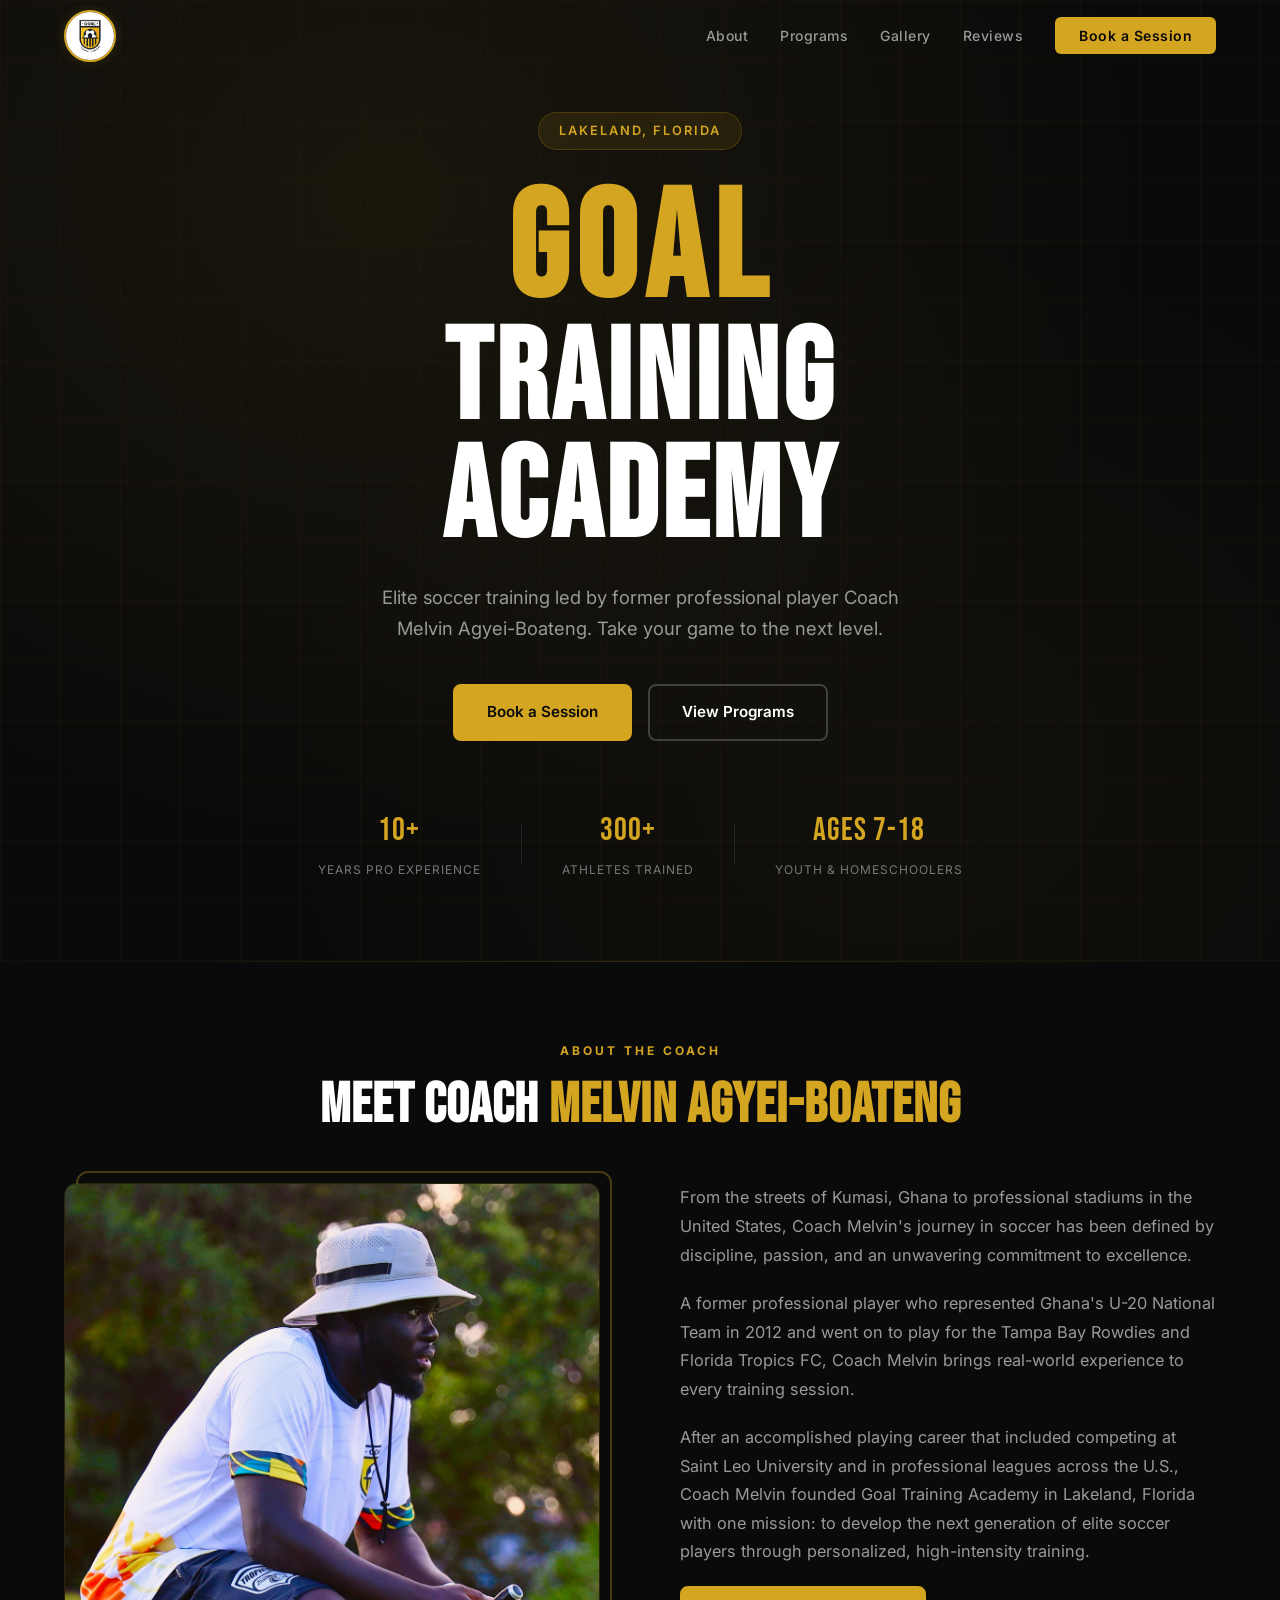
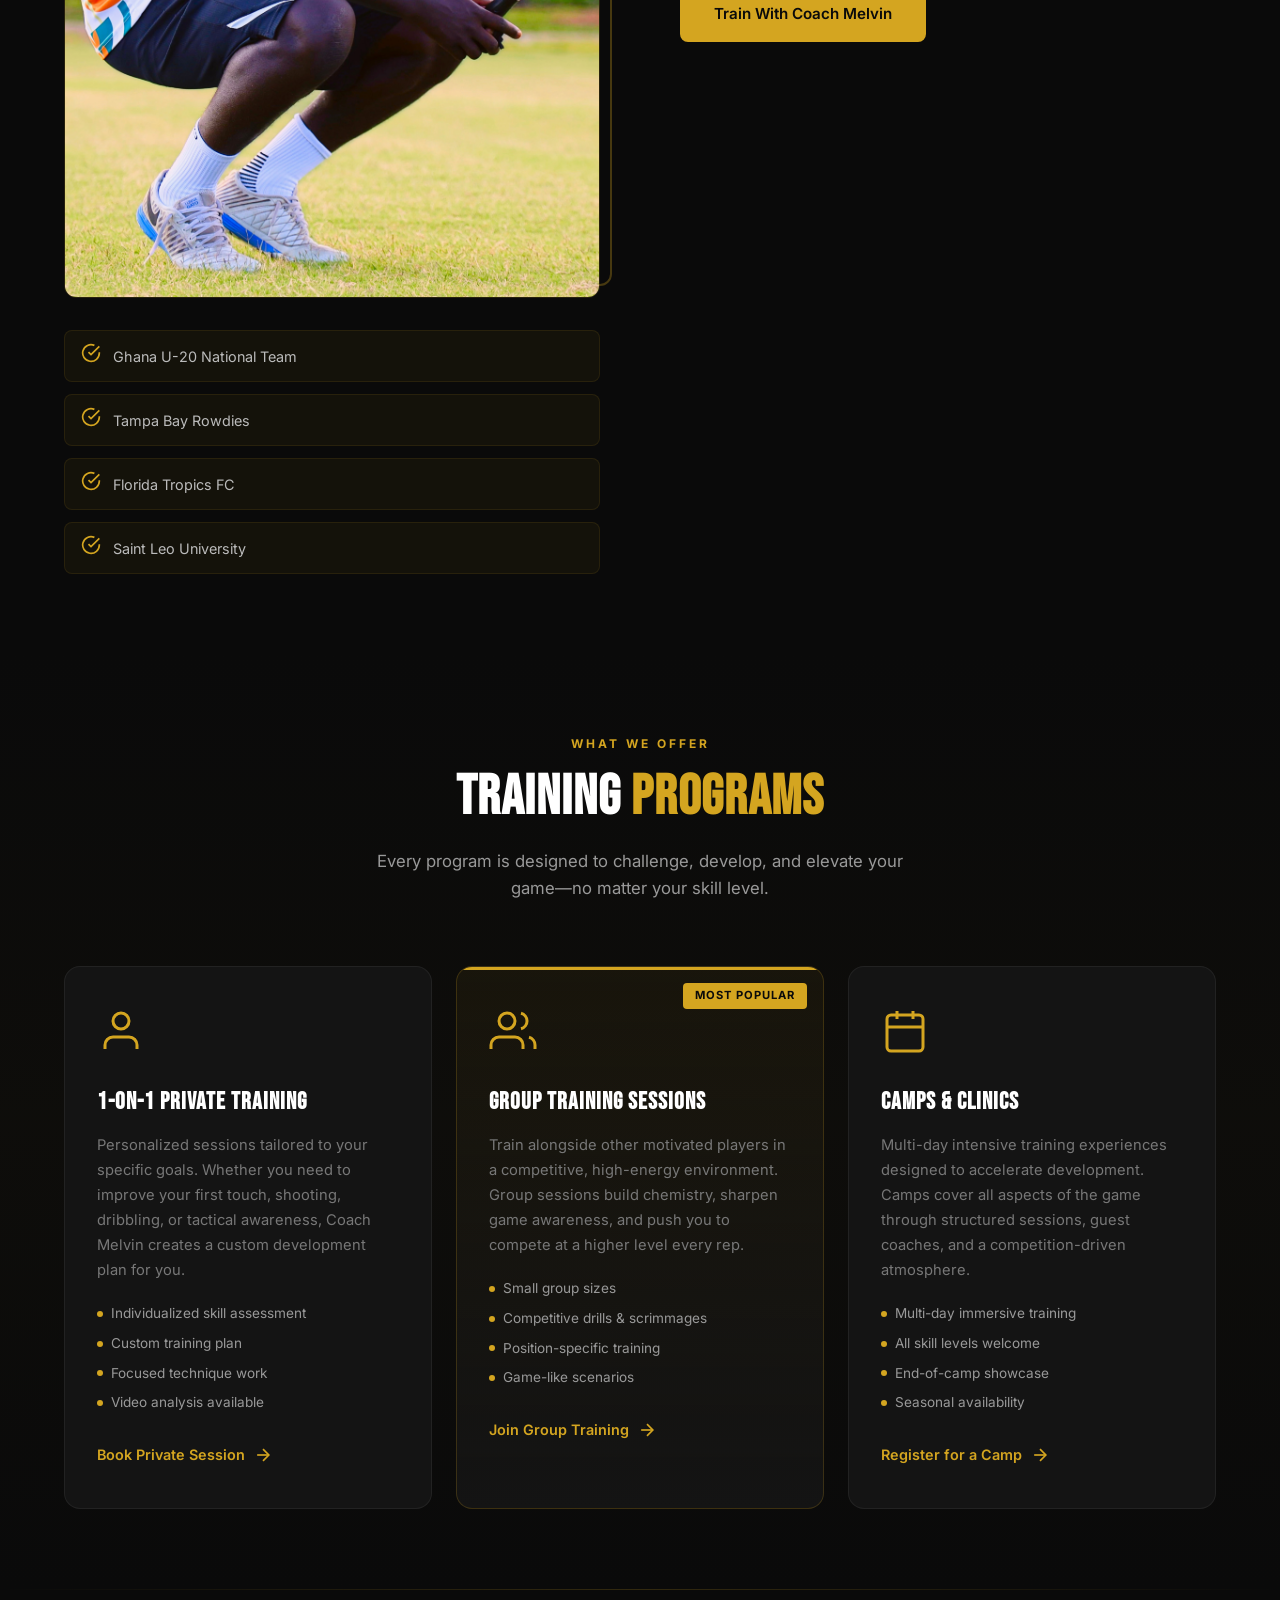
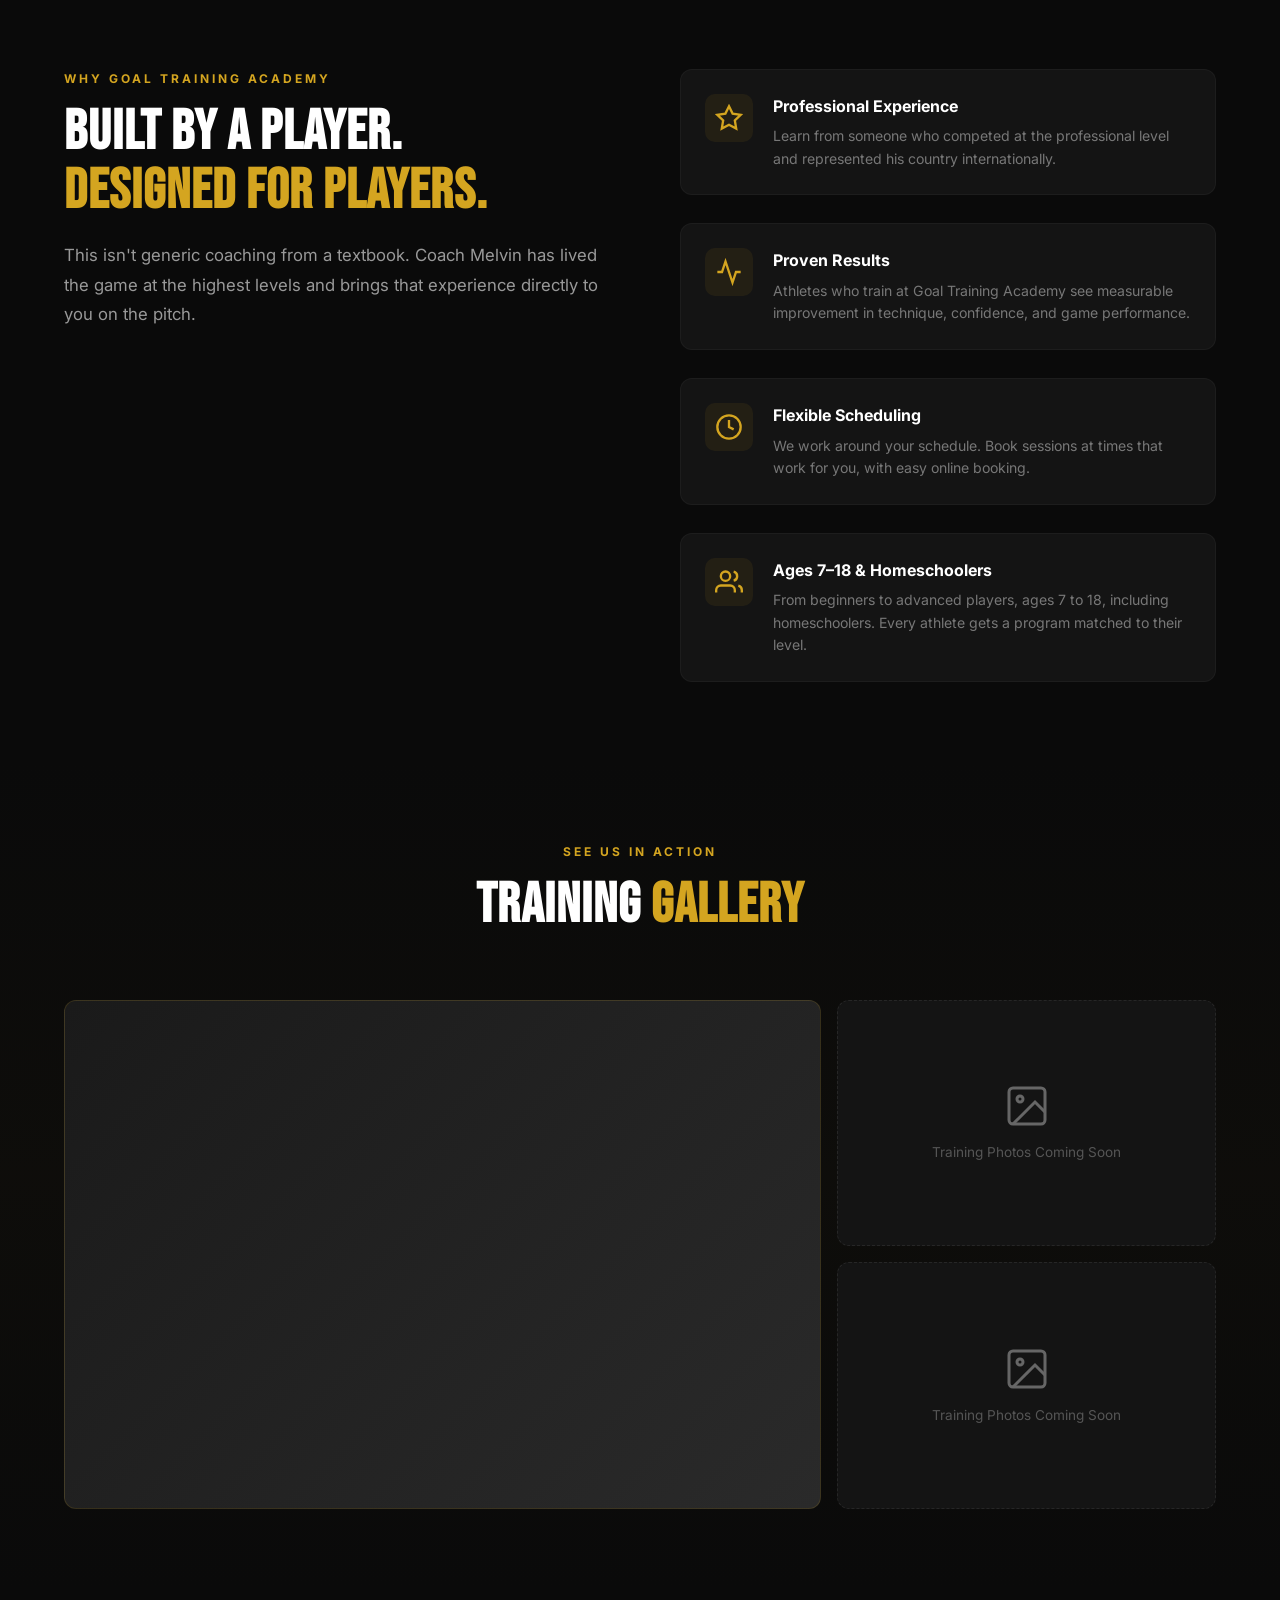
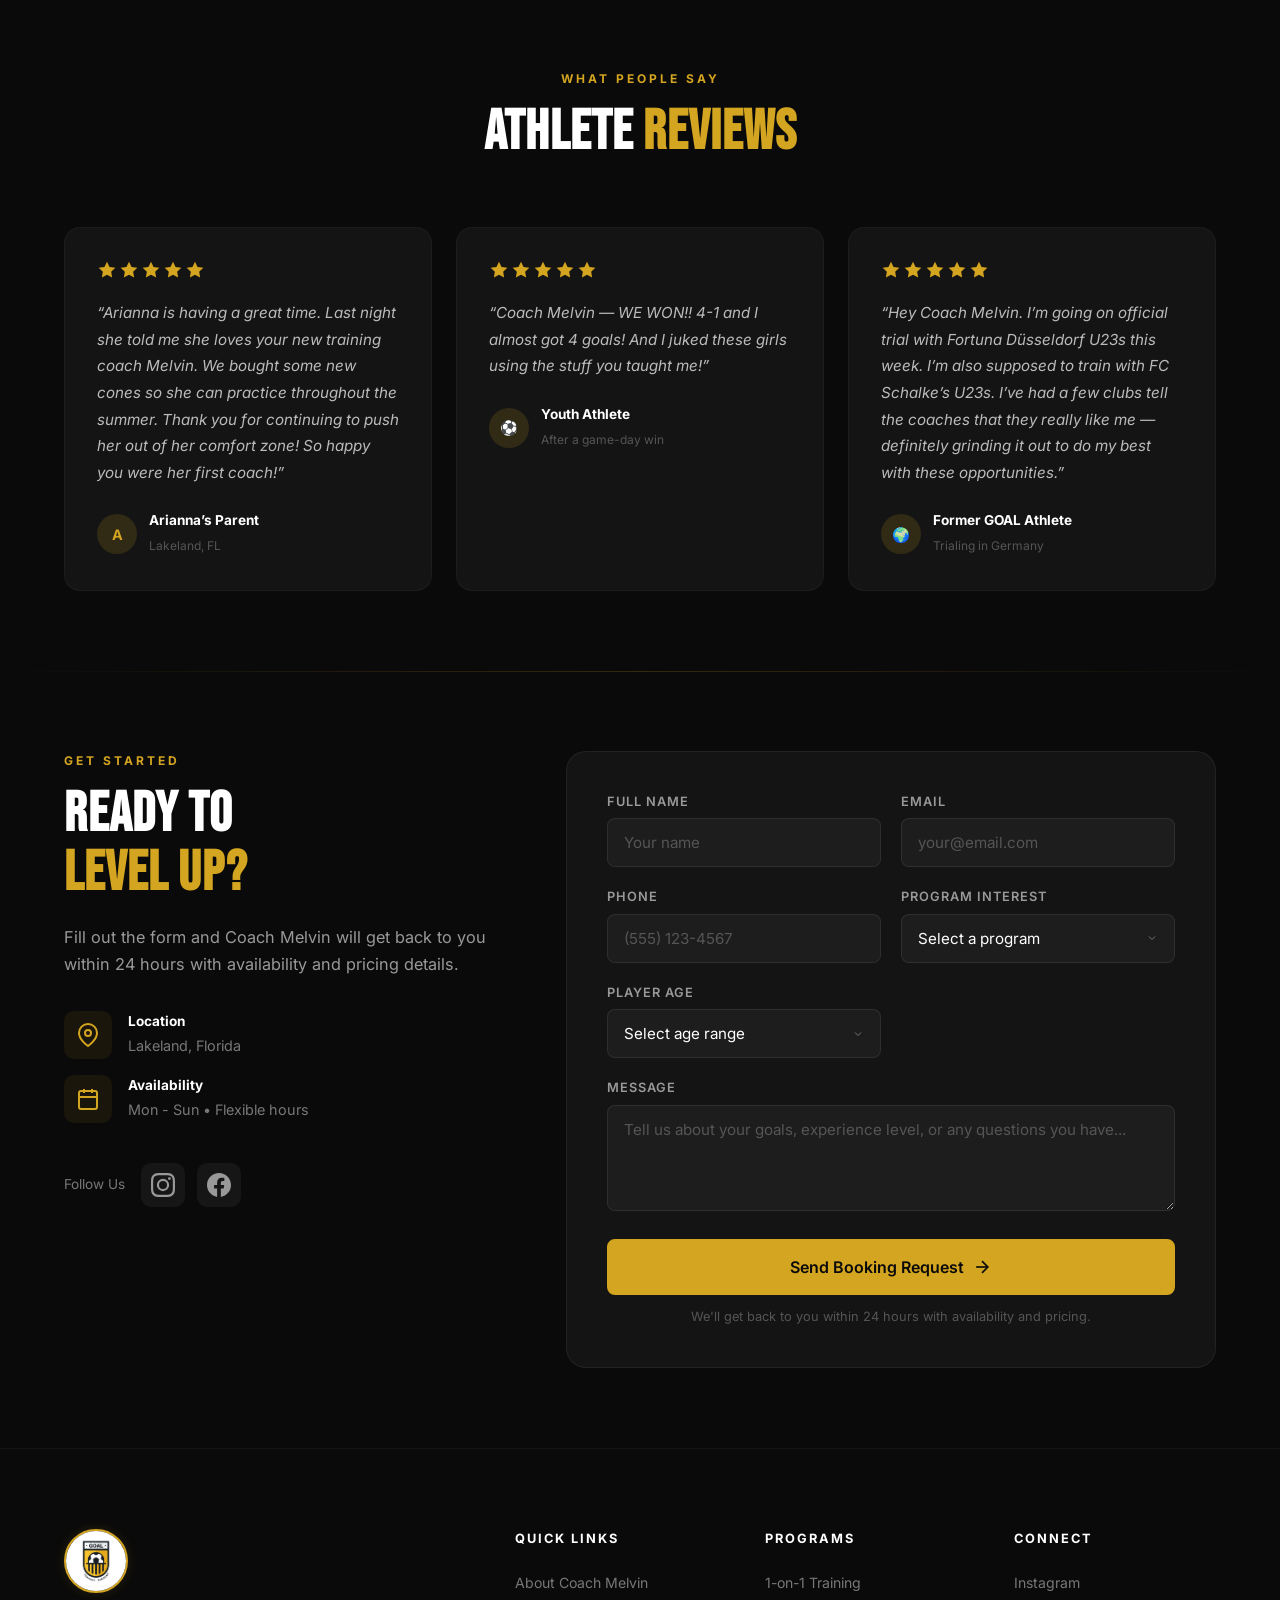
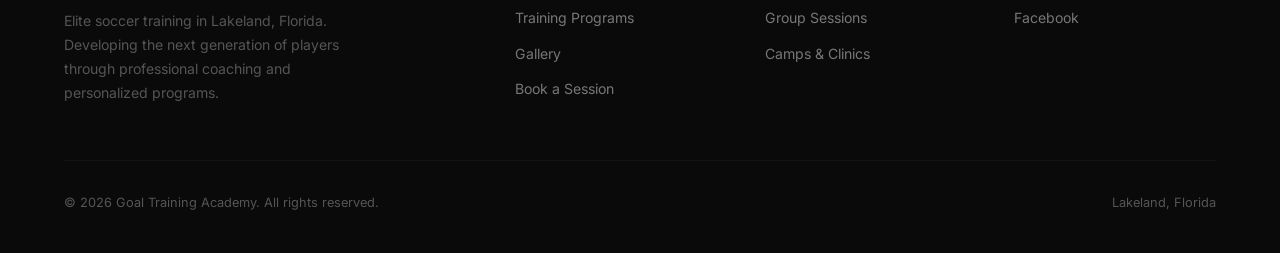
==== index.html @ c1a539e9 "Improve layout, spacing, video size, and social links - Move coach name heading above his photo in t" ====
<!DOCTYPE html>
<html lang="en">
<head>
  <meta charset="UTF-8">
  <meta name="viewport" content="width=device-width, initial-scale=1.0">
  <title>Goal Training Academy | Soccer Training in Lakeland, FL</title>
  <meta name="description" content="Elite soccer training in Lakeland, Florida. 1-on-1 sessions, group training, and camps led by Coach Melvin Agyei-Boateng, former professional player.">
  <link rel="preconnect" href="https://fonts.googleapis.com">
  <link rel="preconnect" href="https://fonts.gstatic.com" crossorigin>
  <link href="https://fonts.googleapis.com/css2?family=Bebas+Neue&family=Inter:wght@400;500;600;700&display=swap" rel="stylesheet">
  <link rel="stylesheet" href="styles.css">
  <link rel="icon" type="image/svg+xml" href="data:image/svg+xml,<svg xmlns='http://www.w3.org/2000/svg' viewBox='0 0 100 100'><text y='.9em' font-size='90'>%E2%9A%BD</text></svg>">
</head>
<body>

  <!-- NAVIGATION -->
  <nav class="nav" id="nav">
    <div class="nav__container">
      <a href="#" class="nav__logo">
        <img src="logo.jpg" alt="Goal Training Academy" class="nav__logo-img">
      </a>
      <button class="nav__toggle" id="navToggle" aria-label="Menu">
        <span></span><span></span><span></span>
      </button>
      <ul class="nav__links" id="navLinks">
        <li><a href="#about">About</a></li>
        <li><a href="#services">Programs</a></li>
        <li><a href="#gallery">Gallery</a></li>
        <li><a href="#testimonials">Reviews</a></li>
        <li><a href="#contact" class="nav__cta">Book a Session</a></li>
      </ul>
    </div>
  </nav>

  <!-- HERO -->
  <header class="hero" id="hero">
    <div class="hero__bg">
      <div class="hero__pattern"></div>
    </div>
    <div class="hero__content">
      <div class="hero__badge">Lakeland, Florida</div>
      <h1 class="hero__title">
        <span class="hero__title-line hero__title-line--gold">GOAL</span>
        <span class="hero__title-line">TRAINING</span>
        <span class="hero__title-line">ACADEMY</span>
      </h1>
      <p class="hero__subtitle">Elite soccer training led by former professional player Coach Melvin Agyei-Boateng. Take your game to the next level.</p>
      <div class="hero__actions">
        <a href="#contact" class="btn btn--primary">Book a Session</a>
        <a href="#services" class="btn btn--outline">View Programs</a>
      </div>
      <div class="hero__stats">
        <div class="hero__stat">
          <span class="hero__stat-number">10+</span>
          <span class="hero__stat-label">Years Pro Experience</span>
        </div>
        <div class="hero__stat-divider"></div>
        <div class="hero__stat">
          <span class="hero__stat-number">300+</span>
          <span class="hero__stat-label">Athletes Trained</span>
        </div>
        <div class="hero__stat-divider"></div>
        <div class="hero__stat">
          <span class="hero__stat-number">Ages 7-18</span>
          <span class="hero__stat-label">Youth &amp; Homeschoolers</span>
        </div>
      </div>
    </div>
  </header>

  <!-- ABOUT -->
  <section class="about" id="about">
    <div class="container">
      <div class="about__heading">
        <div class="section-label">About the Coach</div>
        <h2 class="section-title">Meet Coach <span class="text-gold">Melvin Agyei-Boateng</span></h2>
      </div>
      <div class="about__grid">
        <div class="about__image-col">
          <div class="about__image-wrapper">
            <img src="coach-melvin.jpg" alt="Coach Melvin Agyei-Boateng on the field" class="about__image">
            <div class="about__image-accent"></div>
          </div>
          <div class="about__credentials">
            <div class="about__credential">
              <div class="about__credential-icon">
                <svg width="20" height="20" viewBox="0 0 24 24" fill="none" stroke="#D4A520" stroke-width="2"><path d="M22 11.08V12a10 10 0 1 1-5.93-9.14"/><polyline points="22 4 12 14.01 9 11.01"/></svg>
              </div>
              <span>Ghana U-20 National Team</span>
            </div>
            <div class="about__credential">
              <div class="about__credential-icon">
                <svg width="20" height="20" viewBox="0 0 24 24" fill="none" stroke="#D4A520" stroke-width="2"><path d="M22 11.08V12a10 10 0 1 1-5.93-9.14"/><polyline points="22 4 12 14.01 9 11.01"/></svg>
              </div>
              <span>Tampa Bay Rowdies</span>
            </div>
            <div class="about__credential">
              <div class="about__credential-icon">
                <svg width="20" height="20" viewBox="0 0 24 24" fill="none" stroke="#D4A520" stroke-width="2"><path d="M22 11.08V12a10 10 0 1 1-5.93-9.14"/><polyline points="22 4 12 14.01 9 11.01"/></svg>
              </div>
              <span>Florida Tropics FC</span>
            </div>
            <div class="about__credential">
              <div class="about__credential-icon">
                <svg width="20" height="20" viewBox="0 0 24 24" fill="none" stroke="#D4A520" stroke-width="2"><path d="M22 11.08V12a10 10 0 1 1-5.93-9.14"/><polyline points="22 4 12 14.01 9 11.01"/></svg>
              </div>
              <span>Saint Leo University</span>
            </div>
          </div>
        </div>
        <div class="about__text-col">
          <p class="about__bio">
            From the streets of Kumasi, Ghana to professional stadiums in the United States, Coach Melvin's journey in soccer has been defined by discipline, passion, and an unwavering commitment to excellence.
          </p>
          <p class="about__bio">
            A former professional player who represented Ghana's U-20 National Team in 2012 and went on to play for the Tampa Bay Rowdies and Florida Tropics FC, Coach Melvin brings real-world experience to every training session.
          </p>
          <p class="about__bio">
            After an accomplished playing career that included competing at Saint Leo University and in professional leagues across the U.S., Coach Melvin founded Goal Training Academy in Lakeland, Florida with one mission: to develop the next generation of elite soccer players through personalized, high-intensity training.
          </p>
          <a href="#contact" class="btn btn--primary">Train With Coach Melvin</a>
        </div>
      </div>
    </div>
  </section>

  <!-- SERVICES -->
  <section class="services" id="services">
    <div class="container">
      <div class="section-header">
        <div class="section-label">What We Offer</div>
        <h2 class="section-title">Training <span class="text-gold">Programs</span></h2>
        <p class="section-desc">Every program is designed to challenge, develop, and elevate your game&mdash;no matter your skill level.</p>
      </div>
      <div class="services__grid">

        <div class="service-card">
          <div class="service-card__icon">
            <svg width="48" height="48" viewBox="0 0 24 24" fill="none" stroke="#D4A520" stroke-width="1.5">
              <path d="M20 21v-2a4 4 0 0 0-4-4H8a4 4 0 0 0-4 4v2"/>
              <circle cx="12" cy="7" r="4"/>
            </svg>
          </div>
          <h3 class="service-card__title">1-on-1 Private Training</h3>
          <p class="service-card__desc">Personalized sessions tailored to your specific goals. Whether you need to improve your first touch, shooting, dribbling, or tactical awareness, Coach Melvin creates a custom development plan for you.</p>
          <ul class="service-card__features">
            <li>Individualized skill assessment</li>
            <li>Custom training plan</li>
            <li>Focused technique work</li>
            <li>Video analysis available</li>
          </ul>
          <a href="#contact" class="service-card__link">
            Book Private Session
            <svg width="20" height="20" viewBox="0 0 24 24" fill="none" stroke="currentColor" stroke-width="2"><line x1="5" y1="12" x2="19" y2="12"/><polyline points="12 5 19 12 12 19"/></svg>
          </a>
        </div>

        <div class="service-card service-card--featured">
          <div class="service-card__badge">Most Popular</div>
          <div class="service-card__icon">
            <svg width="48" height="48" viewBox="0 0 24 24" fill="none" stroke="#D4A520" stroke-width="1.5">
              <path d="M17 21v-2a4 4 0 0 0-4-4H5a4 4 0 0 0-4 4v2"/>
              <circle cx="9" cy="7" r="4"/>
              <path d="M23 21v-2a4 4 0 0 0-3-3.87"/>
              <path d="M16 3.13a4 4 0 0 1 0 7.75"/>
            </svg>
          </div>
          <h3 class="service-card__title">Group Training Sessions</h3>
          <p class="service-card__desc">Train alongside other motivated players in a competitive, high-energy environment. Group sessions build chemistry, sharpen game awareness, and push you to compete at a higher level every rep.</p>
          <ul class="service-card__features">
            <li>Small group sizes</li>
            <li>Competitive drills & scrimmages</li>
            <li>Position-specific training</li>
            <li>Game-like scenarios</li>
          </ul>
          <a href="#contact" class="service-card__link">
            Join Group Training
            <svg width="20" height="20" viewBox="0 0 24 24" fill="none" stroke="currentColor" stroke-width="2"><line x1="5" y1="12" x2="19" y2="12"/><polyline points="12 5 19 12 12 19"/></svg>
          </a>
        </div>

        <div class="service-card">
          <div class="service-card__icon">
            <svg width="48" height="48" viewBox="0 0 24 24" fill="none" stroke="#D4A520" stroke-width="1.5">
              <rect x="3" y="4" width="18" height="18" rx="2" ry="2"/>
              <line x1="16" y1="2" x2="16" y2="6"/>
              <line x1="8" y1="2" x2="8" y2="6"/>
              <line x1="3" y1="10" x2="21" y2="10"/>
              <path d="M8 14h.01M12 14h.01M16 14h.01M8 18h.01M12 18h.01"/>
            </svg>
          </div>
          <h3 class="service-card__title">Camps &amp; Clinics</h3>
          <p class="service-card__desc">Multi-day intensive training experiences designed to accelerate development. Camps cover all aspects of the game through structured sessions, guest coaches, and a competition-driven atmosphere.</p>
          <ul class="service-card__features">
            <li>Multi-day immersive training</li>
            <li>All skill levels welcome</li>
            <li>End-of-camp showcase</li>
            <li>Seasonal availability</li>
          </ul>
          <a href="#contact" class="service-card__link">
            Register for a Camp
            <svg width="20" height="20" viewBox="0 0 24 24" fill="none" stroke="currentColor" stroke-width="2"><line x1="5" y1="12" x2="19" y2="12"/><polyline points="12 5 19 12 12 19"/></svg>
          </a>
        </div>

      </div>
    </div>
  </section>

  <!-- WHY CHOOSE US -->
  <section class="why" id="why">
    <div class="container">
      <div class="why__grid">
        <div class="why__text">
          <div class="section-label">Why Goal Training Academy</div>
          <h2 class="section-title">Built by a Player.<br><span class="text-gold">Designed for Players.</span></h2>
          <p>This isn't generic coaching from a textbook. Coach Melvin has lived the game at the highest levels and brings that experience directly to you on the pitch.</p>
        </div>
        <div class="why__features">
          <div class="why__feature">
            <div class="why__feature-icon">
              <svg width="28" height="28" viewBox="0 0 24 24" fill="none" stroke="#D4A520" stroke-width="2"><polygon points="12 2 15.09 8.26 22 9.27 17 14.14 18.18 21.02 12 17.77 5.82 21.02 7 14.14 2 9.27 8.91 8.26 12 2"/></svg>
            </div>
            <div>
              <h4>Professional Experience</h4>
              <p>Learn from someone who competed at the professional level and represented his country internationally.</p>
            </div>
          </div>
          <div class="why__feature">
            <div class="why__feature-icon">
              <svg width="28" height="28" viewBox="0 0 24 24" fill="none" stroke="#D4A520" stroke-width="2"><path d="M22 12h-4l-3 9L9 3l-3 9H2"/></svg>
            </div>
            <div>
              <h4>Proven Results</h4>
              <p>Athletes who train at Goal Training Academy see measurable improvement in technique, confidence, and game performance.</p>
            </div>
          </div>
          <div class="why__feature">
            <div class="why__feature-icon">
              <svg width="28" height="28" viewBox="0 0 24 24" fill="none" stroke="#D4A520" stroke-width="2"><circle cx="12" cy="12" r="10"/><polyline points="12 6 12 12 16 14"/></svg>
            </div>
            <div>
              <h4>Flexible Scheduling</h4>
              <p>We work around your schedule. Book sessions at times that work for you, with easy online booking.</p>
            </div>
          </div>
          <div class="why__feature">
            <div class="why__feature-icon">
              <svg width="28" height="28" viewBox="0 0 24 24" fill="none" stroke="#D4A520" stroke-width="2"><path d="M17 21v-2a4 4 0 0 0-4-4H5a4 4 0 0 0-4 4v2"/><circle cx="9" cy="7" r="4"/><path d="M23 21v-2a4 4 0 0 0-3-3.87"/><path d="M16 3.13a4 4 0 0 1 0 7.75"/></svg>
            </div>
            <div>
              <h4>Ages 7&ndash;18 &amp; Homeschoolers</h4>
              <p>From beginners to advanced players, ages 7 to 18, including homeschoolers. Every athlete gets a program matched to their level.</p>
            </div>
          </div>
        </div>
      </div>
    </div>
  </section>

  <!-- GALLERY / VIDEO -->
  <section class="gallery" id="gallery">
    <div class="container">
      <div class="section-header">
        <div class="section-label">See Us in Action</div>
        <h2 class="section-title">Training <span class="text-gold">Gallery</span></h2>
      </div>
      <div class="gallery__grid">
        <div class="gallery__item gallery__item--video">
          <iframe
            src="https://www.youtube.com/embed/28luuRoytFY"
            title="Coach Melvin's Story - Goal Training Academy"
            frameborder="0"
            allow="accelerometer; autoplay; clipboard-write; encrypted-media; gyroscope; picture-in-picture; web-share"
            allowfullscreen
            class="gallery__video-embed"
          ></iframe>
        </div>
        <div class="gallery__item gallery__item--placeholder">
          <div class="gallery__placeholder-content">
            <svg width="48" height="48" viewBox="0 0 24 24" fill="none" stroke="#666" stroke-width="1.5"><rect x="3" y="3" width="18" height="18" rx="2"/><circle cx="8.5" cy="8.5" r="1.5"/><polyline points="21 15 16 10 5 21"/></svg>
            <span>Training Photos Coming Soon</span>
          </div>
        </div>
        <div class="gallery__item gallery__item--placeholder">
          <div class="gallery__placeholder-content">
            <svg width="48" height="48" viewBox="0 0 24 24" fill="none" stroke="#666" stroke-width="1.5"><rect x="3" y="3" width="18" height="18" rx="2"/><circle cx="8.5" cy="8.5" r="1.5"/><polyline points="21 15 16 10 5 21"/></svg>
            <span>Training Photos Coming Soon</span>
          </div>
        </div>
      </div>
    </div>
  </section>

  <!-- TESTIMONIALS -->
  <section class="testimonials" id="testimonials">
    <div class="container">
      <div class="section-header">
        <div class="section-label">What People Say</div>
        <h2 class="section-title">Athlete <span class="text-gold">Reviews</span></h2>
      </div>
      <div class="testimonials__grid">
        <!-- Real Review 1: Parent -->
        <div class="testimonial-card">
          <div class="testimonial-card__stars">
            <svg width="20" height="20" viewBox="0 0 24 24" fill="#D4A520"><polygon points="12 2 15.09 8.26 22 9.27 17 14.14 18.18 21.02 12 17.77 5.82 21.02 7 14.14 2 9.27 8.91 8.26 12 2"/></svg>
            <svg width="20" height="20" viewBox="0 0 24 24" fill="#D4A520"><polygon points="12 2 15.09 8.26 22 9.27 17 14.14 18.18 21.02 12 17.77 5.82 21.02 7 14.14 2 9.27 8.91 8.26 12 2"/></svg>
            <svg width="20" height="20" viewBox="0 0 24 24" fill="#D4A520"><polygon points="12 2 15.09 8.26 22 9.27 17 14.14 18.18 21.02 12 17.77 5.82 21.02 7 14.14 2 9.27 8.91 8.26 12 2"/></svg>
            <svg width="20" height="20" viewBox="0 0 24 24" fill="#D4A520"><polygon points="12 2 15.09 8.26 22 9.27 17 14.14 18.18 21.02 12 17.77 5.82 21.02 7 14.14 2 9.27 8.91 8.26 12 2"/></svg>
            <svg width="20" height="20" viewBox="0 0 24 24" fill="#D4A520"><polygon points="12 2 15.09 8.26 22 9.27 17 14.14 18.18 21.02 12 17.77 5.82 21.02 7 14.14 2 9.27 8.91 8.26 12 2"/></svg>
          </div>
          <p class="testimonial-card__text">&ldquo;Arianna is having a great time. Last night she told me she loves your new training coach Melvin. We bought some new cones so she can practice throughout the summer. Thank you for continuing to push her out of her comfort zone! So happy you were her first coach!&rdquo;</p>
          <div class="testimonial-card__author">
            <div class="testimonial-card__avatar">A</div>
            <div>
              <strong>Arianna&rsquo;s Parent</strong>
              <span>Lakeland, FL</span>
            </div>
          </div>
        </div>
        <!-- Real Review 2: Athlete game-day text -->
        <div class="testimonial-card">
          <div class="testimonial-card__stars">
            <svg width="20" height="20" viewBox="0 0 24 24" fill="#D4A520"><polygon points="12 2 15.09 8.26 22 9.27 17 14.14 18.18 21.02 12 17.77 5.82 21.02 7 14.14 2 9.27 8.91 8.26 12 2"/></svg>
            <svg width="20" height="20" viewBox="0 0 24 24" fill="#D4A520"><polygon points="12 2 15.09 8.26 22 9.27 17 14.14 18.18 21.02 12 17.77 5.82 21.02 7 14.14 2 9.27 8.91 8.26 12 2"/></svg>
            <svg width="20" height="20" viewBox="0 0 24 24" fill="#D4A520"><polygon points="12 2 15.09 8.26 22 9.27 17 14.14 18.18 21.02 12 17.77 5.82 21.02 7 14.14 2 9.27 8.91 8.26 12 2"/></svg>
            <svg width="20" height="20" viewBox="0 0 24 24" fill="#D4A520"><polygon points="12 2 15.09 8.26 22 9.27 17 14.14 18.18 21.02 12 17.77 5.82 21.02 7 14.14 2 9.27 8.91 8.26 12 2"/></svg>
            <svg width="20" height="20" viewBox="0 0 24 24" fill="#D4A520"><polygon points="12 2 15.09 8.26 22 9.27 17 14.14 18.18 21.02 12 17.77 5.82 21.02 7 14.14 2 9.27 8.91 8.26 12 2"/></svg>
          </div>
          <p class="testimonial-card__text">&ldquo;Coach Melvin &mdash; WE WON!! 4-1 and I almost got 4 goals! And I juked these girls using the stuff you taught me!&rdquo;</p>
          <div class="testimonial-card__author">
            <div class="testimonial-card__avatar">⚽</div>
            <div>
              <strong>Youth Athlete</strong>
              <span>After a game-day win</span>
            </div>
          </div>
        </div>
        <!-- Real Review 3: Former athlete trialing in Europe -->
        <div class="testimonial-card">
          <div class="testimonial-card__stars">
            <svg width="20" height="20" viewBox="0 0 24 24" fill="#D4A520"><polygon points="12 2 15.09 8.26 22 9.27 17 14.14 18.18 21.02 12 17.77 5.82 21.02 7 14.14 2 9.27 8.91 8.26 12 2"/></svg>
            <svg width="20" height="20" viewBox="0 0 24 24" fill="#D4A520"><polygon points="12 2 15.09 8.26 22 9.27 17 14.14 18.18 21.02 12 17.77 5.82 21.02 7 14.14 2 9.27 8.91 8.26 12 2"/></svg>
            <svg width="20" height="20" viewBox="0 0 24 24" fill="#D4A520"><polygon points="12 2 15.09 8.26 22 9.27 17 14.14 18.18 21.02 12 17.77 5.82 21.02 7 14.14 2 9.27 8.91 8.26 12 2"/></svg>
            <svg width="20" height="20" viewBox="0 0 24 24" fill="#D4A520"><polygon points="12 2 15.09 8.26 22 9.27 17 14.14 18.18 21.02 12 17.77 5.82 21.02 7 14.14 2 9.27 8.91 8.26 12 2"/></svg>
            <svg width="20" height="20" viewBox="0 0 24 24" fill="#D4A520"><polygon points="12 2 15.09 8.26 22 9.27 17 14.14 18.18 21.02 12 17.77 5.82 21.02 7 14.14 2 9.27 8.91 8.26 12 2"/></svg>
          </div>
          <p class="testimonial-card__text">&ldquo;Hey Coach Melvin. I&rsquo;m going on official trial with Fortuna D&uuml;sseldorf U23s this week. I&rsquo;m also supposed to train with FC Schalke&rsquo;s U23s. I&rsquo;ve had a few clubs tell the coaches that they really like me &mdash; definitely grinding it out to do my best with these opportunities.&rdquo;</p>
          <div class="testimonial-card__author">
            <div class="testimonial-card__avatar">🌍</div>
            <div>
              <strong>Former GOAL Athlete</strong>
              <span>Trialing in Germany</span>
            </div>
          </div>
        </div>
      </div>
    </div>
  </section>

  <!-- CONTACT / BOOKING -->
  <section class="contact" id="contact">
    <div class="container">
      <div class="contact__grid">
        <div class="contact__info">
          <div class="section-label">Get Started</div>
          <h2 class="section-title">Ready to<br><span class="text-gold">Level Up?</span></h2>
          <p>Fill out the form and Coach Melvin will get back to you within 24 hours with availability and pricing details.</p>

          <div class="contact__details">
            <div class="contact__detail">
              <div class="contact__detail-icon">
                <svg width="24" height="24" viewBox="0 0 24 24" fill="none" stroke="#D4A520" stroke-width="2"><path d="M21 10c0 7-9 13-9 13s-9-6-9-13a9 9 0 0 1 18 0z"/><circle cx="12" cy="10" r="3"/></svg>
              </div>
              <div>
                <strong>Location</strong>
                <span>Lakeland, Florida</span>
              </div>
            </div>
            <div class="contact__detail">
              <div class="contact__detail-icon">
                <svg width="24" height="24" viewBox="0 0 24 24" fill="none" stroke="#D4A520" stroke-width="2"><rect x="3" y="4" width="18" height="18" rx="2" ry="2"/><line x1="16" y1="2" x2="16" y2="6"/><line x1="8" y1="2" x2="8" y2="6"/><line x1="3" y1="10" x2="21" y2="10"/></svg>
              </div>
              <div>
                <strong>Availability</strong>
                <span>Mon - Sun &bull; Flexible hours</span>
              </div>
            </div>
          </div>

          <div class="contact__social">
            <span>Follow Us</span>
            <div class="contact__social-links">
              <a href="https://www.instagram.com/g.o.a.ltrainingacademy?igsh=dGVsMjh6MXVwemsy&utm_source=qr" target="_blank" rel="noopener" aria-label="Instagram" class="social-link">
                <svg width="24" height="24" viewBox="0 0 24 24" fill="currentColor"><path d="M12 2.163c3.204 0 3.584.012 4.85.07 3.252.148 4.771 1.691 4.919 4.919.058 1.265.069 1.645.069 4.849 0 3.205-.012 3.584-.069 4.849-.149 3.225-1.664 4.771-4.919 4.919-1.266.058-1.644.07-4.85.07-3.204 0-3.584-.012-4.849-.07-3.26-.149-4.771-1.699-4.919-4.92-.058-1.265-.07-1.644-.07-4.849 0-3.204.013-3.583.07-4.849.149-3.227 1.664-4.771 4.919-4.919 1.266-.057 1.645-.069 4.849-.069zM12 0C8.741 0 8.333.014 7.053.072 2.695.272.273 2.69.073 7.052.014 8.333 0 8.741 0 12c0 3.259.014 3.668.072 4.948.2 4.358 2.618 6.78 6.98 6.98C8.333 23.986 8.741 24 12 24c3.259 0 3.668-.014 4.948-.072 4.354-.2 6.782-2.618 6.979-6.98.059-1.28.073-1.689.073-4.948 0-3.259-.014-3.667-.072-4.947-.196-4.354-2.617-6.78-6.979-6.98C15.668.014 15.259 0 12 0zm0 5.838a6.162 6.162 0 100 12.324 6.162 6.162 0 000-12.324zM12 16a4 4 0 110-8 4 4 0 010 8zm6.406-11.845a1.44 1.44 0 100 2.881 1.44 1.44 0 000-2.881z"/></svg>
              </a>
              <a href="https://www.facebook.com/share/1Hhvs1eyrT/?mibextid=wwXIfr" target="_blank" rel="noopener" aria-label="Facebook" class="social-link">
                <svg width="24" height="24" viewBox="0 0 24 24" fill="currentColor"><path d="M24 12.073c0-6.627-5.373-12-12-12s-12 5.373-12 12c0 5.99 4.388 10.954 10.125 11.854v-8.385H7.078v-3.47h3.047V9.43c0-3.007 1.792-4.669 4.533-4.669 1.312 0 2.686.235 2.686.235v2.953H15.83c-1.491 0-1.956.925-1.956 1.874v2.25h3.328l-.532 3.47h-2.796v8.385C19.612 23.027 24 18.062 24 12.073z"/></svg>
              </a>
            </div>
          </div>
        </div>

        <div class="contact__form-wrapper">
          <form class="contact__form" id="contactForm" action="https://formsubmit.co/YOUR_EMAIL_HERE" method="POST">
            <input type="hidden" name="_subject" value="New Booking Request - Goal Training Academy">
            <input type="hidden" name="_captcha" value="false">
            <input type="hidden" name="_template" value="table">
            <input type="text" name="_honey" style="display:none">

            <div class="form-group">
              <label for="name">Full Name</label>
              <input type="text" id="name" name="name" placeholder="Your name" required>
            </div>
            <div class="form-group">
              <label for="email">Email</label>
              <input type="email" id="email" name="email" placeholder="your@email.com" required>
            </div>
            <div class="form-group">
              <label for="phone">Phone</label>
              <input type="tel" id="phone" name="phone" placeholder="(555) 123-4567">
            </div>
            <div class="form-group">
              <label for="program">Program Interest</label>
              <select id="program" name="program" required>
                <option value="" disabled selected>Select a program</option>
                <option value="1-on-1">1-on-1 Private Training</option>
                <option value="group">Group Training Sessions</option>
                <option value="camp">Camps &amp; Clinics</option>
                <option value="other">Not sure / Other</option>
              </select>
            </div>
            <div class="form-group">
              <label for="player-age">Player Age</label>
              <select id="player-age" name="player_age">
                <option value="" disabled selected>Select age range</option>
                <option value="7-9">7 - 9</option>
                <option value="10-13">10 - 13</option>
                <option value="14-18">14 - 18</option>
              </select>
            </div>
            <div class="form-group form-group--full">
              <label for="message">Message</label>
              <textarea id="message" name="message" rows="4" placeholder="Tell us about your goals, experience level, or any questions you have..."></textarea>
            </div>
            <button type="submit" class="btn btn--primary btn--full">
              Send Booking Request
              <svg width="20" height="20" viewBox="0 0 24 24" fill="none" stroke="currentColor" stroke-width="2"><line x1="5" y1="12" x2="19" y2="12"/><polyline points="12 5 19 12 12 19"/></svg>
            </button>
            <p class="form-note">We'll get back to you within 24 hours with availability and pricing.</p>
          </form>
        </div>
      </div>
    </div>
  </section>

  <!-- FOOTER -->
  <footer class="footer">
    <div class="container">
      <div class="footer__grid">
        <div class="footer__brand">
          <div class="footer__logo">
            <img src="logo.jpg" alt="Goal Training Academy" class="footer__logo-img">
          </div>
          <p>Elite soccer training in Lakeland, Florida. Developing the next generation of players through professional coaching and personalized programs.</p>
        </div>
        <div class="footer__links-group">
          <h4>Quick Links</h4>
          <ul>
            <li><a href="#about">About Coach Melvin</a></li>
            <li><a href="#services">Training Programs</a></li>
            <li><a href="#gallery">Gallery</a></li>
            <li><a href="#contact">Book a Session</a></li>
          </ul>
        </div>
        <div class="footer__links-group">
          <h4>Programs</h4>
          <ul>
            <li><a href="#contact">1-on-1 Training</a></li>
            <li><a href="#contact">Group Sessions</a></li>
            <li><a href="#contact">Camps &amp; Clinics</a></li>
          </ul>
        </div>
        <div class="footer__links-group">
          <h4>Connect</h4>
          <ul>
            <li><a href="https://www.instagram.com/g.o.a.ltrainingacademy?igsh=dGVsMjh6MXVwemsy&utm_source=qr" target="_blank" rel="noopener">Instagram</a></li>
            <li><a href="https://www.facebook.com/share/1Hhvs1eyrT/?mibextid=wwXIfr" target="_blank" rel="noopener">Facebook</a></li>
          </ul>
        </div>
      </div>
      <div class="footer__bottom">
        <p>&copy; 2025 Goal Training Academy. All rights reserved.</p>
        <p>Lakeland, Florida</p>
      </div>
    </div>
  </footer>

  <script src="script.js"></script>
</body>
</html>
---- styles.css ----
/* ============================================
   GOAL TRAINING ACADEMY
   Brand Colors: Gold #D4A520, Black #1A1A1A
   ============================================ */

/* ---------- RESET & BASE ---------- */
*, *::before, *::after {
  margin: 0;
  padding: 0;
  box-sizing: border-box;
}

:root {
  --gold: #D4A520;
  --gold-light: #E8BC47;
  --gold-dark: #B8901A;
  --black: #0A0A0A;
  --black-soft: #1A1A1A;
  --black-card: #141414;
  --gray-900: #1a1a1a;
  --gray-800: #2a2a2a;
  --gray-700: #3a3a3a;
  --gray-600: #555;
  --gray-500: #777;
  --gray-400: #999;
  --gray-300: #bbb;
  --gray-100: #f0f0f0;
  --white: #ffffff;
  --font-display: 'Bebas Neue', sans-serif;
  --font-body: 'Inter', -apple-system, BlinkMacSystemFont, sans-serif;
  --nav-height: 72px;
}

html {
  scroll-behavior: smooth;
  -webkit-font-smoothing: antialiased;
}

body {
  font-family: var(--font-body);
  background: var(--black);
  color: var(--gray-300);
  line-height: 1.6;
  overflow-x: hidden;
}

a {
  text-decoration: none;
  color: inherit;
}

img {
  max-width: 100%;
  display: block;
}

ul {
  list-style: none;
}

.container {
  max-width: 1200px;
  margin: 0 auto;
  padding: 0 24px;
}

.text-gold {
  color: var(--gold);
}

.section-label {
  font-family: var(--font-body);
  font-size: 0.75rem;
  font-weight: 700;
  text-transform: uppercase;
  letter-spacing: 3px;
  color: var(--gold);
  margin-bottom: 16px;
}

.section-title {
  font-family: var(--font-display);
  font-size: clamp(2.2rem, 5vw, 3.5rem);
  color: var(--white);
  line-height: 1.05;
  letter-spacing: 1px;
  margin-bottom: 20px;
}

.section-desc {
  font-size: 1.05rem;
  color: var(--gray-400);
  max-width: 560px;
  margin: 0 auto;
}

.section-header {
  text-align: center;
  margin-bottom: 64px;
}

/* ---------- BUTTONS ---------- */
.btn {
  display: inline-flex;
  align-items: center;
  gap: 8px;
  padding: 14px 32px;
  font-family: var(--font-body);
  font-size: 0.95rem;
  font-weight: 600;
  border-radius: 8px;
  border: 2px solid transparent;
  cursor: pointer;
  transition: all 0.3s ease;
}

.btn--primary {
  background: var(--gold);
  color: var(--black);
  border-color: var(--gold);
}

.btn--primary:hover {
  background: var(--gold-light);
  border-color: var(--gold-light);
  transform: translateY(-2px);
  box-shadow: 0 8px 24px rgba(212, 165, 32, 0.25);
}

.btn--outline {
  background: transparent;
  color: var(--white);
  border-color: rgba(255,255,255,0.2);
}

.btn--outline:hover {
  border-color: var(--gold);
  color: var(--gold);
}

.btn--full {
  width: 100%;
  justify-content: center;
  padding: 16px 32px;
  font-size: 1rem;
}

/* ---------- NAVIGATION ---------- */
.nav {
  position: fixed;
  top: 0;
  left: 0;
  right: 0;
  height: var(--nav-height);
  z-index: 1000;
  transition: all 0.3s ease;
}

.nav--scrolled {
  background: rgba(10, 10, 10, 0.95);
  backdrop-filter: blur(20px);
  border-bottom: 1px solid rgba(212, 165, 32, 0.1);
}

.nav__container {
  max-width: 1200px;
  margin: 0 auto;
  padding: 0 24px;
  height: 100%;
  display: flex;
  align-items: center;
  justify-content: space-between;
}

.nav__logo {
  display: flex;
  align-items: center;
  gap: 10px;
  font-family: var(--font-display);
  font-size: 1.5rem;
  color: var(--white);
  letter-spacing: 2px;
}

.nav__logo-img {
  height: 52px;
  width: auto;
  object-fit: contain;
  border-radius: 50%;
  border: 2px solid var(--gold);
  box-shadow: 0 0 12px rgba(212, 165, 32, 0.15);
}

.nav__logo-icon {
  width: 32px;
  height: 37px;
}

.nav__logo-icon svg {
  width: 100%;
  height: 100%;
}

.nav__links {
  display: flex;
  align-items: center;
  gap: 32px;
}

.nav__links a {
  font-size: 0.875rem;
  font-weight: 500;
  color: var(--gray-400);
  transition: color 0.3s;
  letter-spacing: 0.5px;
}

.nav__links a:hover {
  color: var(--white);
}

.nav__cta {
  background: var(--gold) !important;
  color: var(--black) !important;
  padding: 10px 24px !important;
  border-radius: 6px;
  font-weight: 600 !important;
  transition: all 0.3s ease !important;
}

.nav__cta:hover {
  background: var(--gold-light) !important;
  transform: translateY(-1px);
}

.nav__toggle {
  display: none;
  flex-direction: column;
  gap: 5px;
  background: none;
  border: none;
  cursor: pointer;
  padding: 4px;
}

.nav__toggle span {
  display: block;
  width: 24px;
  height: 2px;
  background: var(--white);
  transition: all 0.3s;
}

/* ---------- HERO ---------- */
.hero {
  position: relative;
  min-height: 100vh;
  display: flex;
  align-items: center;
  justify-content: center;
  padding: calc(var(--nav-height) + 40px) 24px 80px;
  overflow: hidden;
}

.hero__bg {
  position: absolute;
  inset: 0;
  background: radial-gradient(ellipse at 30% 20%, rgba(212, 165, 32, 0.08) 0%, transparent 60%),
              radial-gradient(ellipse at 70% 80%, rgba(212, 165, 32, 0.04) 0%, transparent 50%),
              var(--black);
}

.hero__pattern {
  position: absolute;
  inset: 0;
  background-image:
    linear-gradient(rgba(212, 165, 32, 0.03) 1px, transparent 1px),
    linear-gradient(90deg, rgba(212, 165, 32, 0.03) 1px, transparent 1px);
  background-size: 60px 60px;
}

.hero__content {
  position: relative;
  text-align: center;
  max-width: 800px;
}

.hero__badge {
  display: inline-flex;
  align-items: center;
  gap: 8px;
  padding: 8px 20px;
  background: rgba(212, 165, 32, 0.1);
  border: 1px solid rgba(212, 165, 32, 0.2);
  border-radius: 100px;
  font-size: 0.8rem;
  font-weight: 600;
  color: var(--gold);
  letter-spacing: 2px;
  text-transform: uppercase;
  margin-bottom: 32px;
}

.hero__title {
  font-family: var(--font-display);
  line-height: 0.92;
  margin-bottom: 24px;
}

.hero__title-line {
  display: block;
  font-size: clamp(3.5rem, 12vw, 8rem);
  color: var(--white);
  letter-spacing: 4px;
}

.hero__title-line--gold {
  color: var(--gold);
  font-size: clamp(4rem, 14vw, 9.5rem);
  letter-spacing: 8px;
}

.hero__subtitle {
  font-size: clamp(1rem, 2vw, 1.15rem);
  color: var(--gray-400);
  max-width: 540px;
  margin: 0 auto 40px;
  line-height: 1.7;
}

.hero__actions {
  display: flex;
  gap: 16px;
  justify-content: center;
  flex-wrap: wrap;
  margin-bottom: 64px;
}

.hero__stats {
  display: flex;
  justify-content: center;
  align-items: center;
  gap: 40px;
  flex-wrap: wrap;
}

.hero__stat {
  text-align: center;
}

.hero__stat-number {
  display: block;
  font-family: var(--font-display);
  font-size: 2rem;
  color: var(--gold);
  letter-spacing: 1px;
}

.hero__stat-label {
  font-size: 0.75rem;
  color: var(--gray-500);
  text-transform: uppercase;
  letter-spacing: 1px;
}

.hero__stat-divider {
  width: 1px;
  height: 40px;
  background: rgba(255, 255, 255, 0.1);
}

.hero__scroll {
  position: absolute;
  bottom: 32px;
  left: 50%;
  transform: translateX(-50%);
  display: flex;
  flex-direction: column;
  align-items: center;
  gap: 8px;
  color: var(--gray-600);
  font-size: 0.7rem;
  letter-spacing: 2px;
  text-transform: uppercase;
}

.hero__scroll-line {
  width: 1px;
  height: 40px;
  background: linear-gradient(to bottom, var(--gold), transparent);
  animation: scrollPulse 2s ease-in-out infinite;
}

@keyframes scrollPulse {
  0%, 100% { opacity: 0.3; transform: scaleY(0.6); }
  50% { opacity: 1; transform: scaleY(1); }
}

/* ---------- ABOUT ---------- */
.about {
  padding: 80px 0;
  position: relative;
  scroll-margin-top: var(--nav-height);
}

.about::before {
  content: '';
  position: absolute;
  top: 0;
  left: 0;
  right: 0;
  height: 1px;
  background: linear-gradient(90deg, transparent, rgba(212, 165, 32, 0.2), transparent);
}

.about__heading {
  text-align: center;
  margin-bottom: 48px;
}

.about__grid {
  display: grid;
  grid-template-columns: 1fr 1fr;
  gap: 80px;
  align-items: start;
}

.about__image-wrapper {
  position: relative;
  margin-bottom: 32px;
}

.about__image {
  width: 100%;
  border-radius: 12px;
  object-fit: cover;
  aspect-ratio: 3 / 4;
  border: 1px solid rgba(212, 165, 32, 0.15);
}

.about__image-placeholder {
  width: 100%;
  border-radius: 12px;
  overflow: hidden;
  border: 1px solid rgba(212, 165, 32, 0.15);
}

.about__image-placeholder svg {
  width: 100%;
  height: auto;
}

.about__image-accent {
  position: absolute;
  top: -12px;
  right: -12px;
  width: 100%;
  height: 100%;
  border: 2px solid var(--gold);
  border-radius: 12px;
  z-index: -1;
  opacity: 0.3;
}

.about__credentials {
  display: flex;
  flex-direction: column;
  gap: 12px;
}

.about__credential {
  display: flex;
  align-items: center;
  gap: 12px;
  padding: 12px 16px;
  background: rgba(212, 165, 32, 0.05);
  border: 1px solid rgba(212, 165, 32, 0.1);
  border-radius: 8px;
  font-size: 0.9rem;
  color: var(--gray-300);
}

.about__credential-icon {
  flex-shrink: 0;
}

.about__bio {
  font-size: 1.02rem;
  color: var(--gray-400);
  margin-bottom: 20px;
  line-height: 1.75;
}

/* ---------- SERVICES ---------- */
.services {
  padding: 80px 0;
  background: linear-gradient(180deg, var(--black) 0%, rgba(212, 165, 32, 0.02) 50%, var(--black) 100%);
  scroll-margin-top: var(--nav-height);
}

.services__grid {
  display: grid;
  grid-template-columns: repeat(3, 1fr);
  gap: 24px;
}

.service-card {
  position: relative;
  padding: 40px 32px;
  background: var(--black-card);
  border: 1px solid rgba(255, 255, 255, 0.06);
  border-radius: 16px;
  transition: all 0.4s ease;
  overflow: hidden;
}

.service-card::before {
  content: '';
  position: absolute;
  top: 0;
  left: 0;
  right: 0;
  height: 3px;
  background: var(--gold);
  transform: scaleX(0);
  transition: transform 0.4s ease;
}

.service-card:hover {
  border-color: rgba(212, 165, 32, 0.2);
  transform: translateY(-4px);
}

.service-card:hover::before {
  transform: scaleX(1);
}

.service-card--featured {
  border-color: rgba(212, 165, 32, 0.2);
  background: linear-gradient(180deg, rgba(212, 165, 32, 0.06) 0%, var(--black-card) 100%);
}

.service-card--featured::before {
  transform: scaleX(1);
}

.service-card__badge {
  position: absolute;
  top: 16px;
  right: 16px;
  padding: 4px 12px;
  background: var(--gold);
  color: var(--black);
  font-size: 0.7rem;
  font-weight: 700;
  text-transform: uppercase;
  letter-spacing: 1px;
  border-radius: 4px;
}

.service-card__number {
  font-family: var(--font-display);
  font-size: 3rem;
  color: rgba(212, 165, 32, 0.1);
  line-height: 1;
  margin-bottom: 8px;
}

.service-card__icon {
  margin-bottom: 20px;
}

.service-card__title {
  font-family: var(--font-display);
  font-size: 1.5rem;
  color: var(--white);
  letter-spacing: 1px;
  margin-bottom: 12px;
}

.service-card__desc {
  font-size: 0.92rem;
  color: var(--gray-500);
  line-height: 1.7;
  margin-bottom: 20px;
}

.service-card__features {
  display: flex;
  flex-direction: column;
  gap: 8px;
  margin-bottom: 28px;
}

.service-card__features li {
  display: flex;
  align-items: center;
  gap: 8px;
  font-size: 0.85rem;
  color: var(--gray-400);
}

.service-card__features li::before {
  content: '';
  width: 6px;
  height: 6px;
  background: var(--gold);
  border-radius: 50%;
  flex-shrink: 0;
}

.service-card__link {
  display: inline-flex;
  align-items: center;
  gap: 8px;
  font-size: 0.9rem;
  font-weight: 600;
  color: var(--gold);
  transition: gap 0.3s;
}

.service-card__link:hover {
  gap: 12px;
}

/* ---------- WHY SECTION ---------- */
.why {
  padding: 80px 0;
  position: relative;
  scroll-margin-top: var(--nav-height);
}

.why::before {
  content: '';
  position: absolute;
  top: 0;
  left: 0;
  right: 0;
  height: 1px;
  background: linear-gradient(90deg, transparent, rgba(212, 165, 32, 0.2), transparent);
}

.why__grid {
  display: grid;
  grid-template-columns: 1fr 1fr;
  gap: 80px;
  align-items: start;
}

.why__text p {
  font-size: 1.05rem;
  color: var(--gray-400);
  line-height: 1.75;
  margin-top: 12px;
}

.why__features {
  display: flex;
  flex-direction: column;
  gap: 28px;
}

.why__feature {
  display: flex;
  gap: 20px;
  padding: 24px;
  background: var(--black-card);
  border: 1px solid rgba(255, 255, 255, 0.04);
  border-radius: 12px;
  transition: all 0.3s ease;
}

.why__feature:hover {
  border-color: rgba(212, 165, 32, 0.15);
}

.why__feature-icon {
  flex-shrink: 0;
  width: 48px;
  height: 48px;
  display: flex;
  align-items: center;
  justify-content: center;
  background: rgba(212, 165, 32, 0.08);
  border-radius: 10px;
}

.why__feature h4 {
  font-size: 1rem;
  color: var(--white);
  margin-bottom: 6px;
}

.why__feature p {
  font-size: 0.88rem;
  color: var(--gray-500);
  line-height: 1.6;
}

/* ---------- GALLERY ---------- */
.gallery {
  padding: 80px 0;
  background: linear-gradient(180deg, var(--black) 0%, rgba(212, 165, 32, 0.02) 50%, var(--black) 100%);
  scroll-margin-top: var(--nav-height);
}

.gallery__grid {
  display: grid;
  grid-template-columns: 2fr 1fr;
  grid-template-rows: auto auto;
  gap: 16px;
  min-height: 500px;
}

.gallery__item {
  border-radius: 12px;
  overflow: hidden;
  position: relative;
}

.gallery__item--video {
  grid-column: 1 / 2;
  grid-row: 1 / 3;
  background: linear-gradient(135deg, var(--black-soft), var(--gray-800));
  border: 1px solid rgba(212, 165, 32, 0.15);
  min-height: 500px;
}

.gallery__video-embed {
  width: 100%;
  height: 100%;
  min-height: 500px;
  border: none;
  border-radius: 12px;
}

.gallery__item--placeholder {
  background: var(--black-card);
  border: 1px dashed rgba(255, 255, 255, 0.08);
  display: flex;
  align-items: center;
  justify-content: center;
}

.gallery__placeholder-content {
  display: flex;
  flex-direction: column;
  align-items: center;
  gap: 12px;
  color: var(--gray-600);
  font-size: 0.85rem;
  text-align: center;
  padding: 24px;
}

/* ---------- TESTIMONIALS ---------- */
.testimonials {
  padding: 80px 0;
  scroll-margin-top: var(--nav-height);
}

.testimonials__grid {
  display: grid;
  grid-template-columns: repeat(3, 1fr);
  gap: 24px;
}

.testimonial-card {
  padding: 32px;
  background: var(--black-card);
  border: 1px solid rgba(255, 255, 255, 0.04);
  border-radius: 16px;
  transition: all 0.3s;
}

.testimonial-card:hover {
  border-color: rgba(212, 165, 32, 0.15);
}

.testimonial-card__stars {
  display: flex;
  gap: 2px;
  margin-bottom: 20px;
}

.testimonial-card__text {
  font-size: 0.95rem;
  color: var(--gray-300);
  line-height: 1.75;
  margin-bottom: 24px;
  font-style: italic;
}

.testimonial-card__author {
  display: flex;
  align-items: center;
  gap: 12px;
}

.testimonial-card__avatar {
  width: 40px;
  height: 40px;
  background: rgba(212, 165, 32, 0.15);
  color: var(--gold);
  display: flex;
  align-items: center;
  justify-content: center;
  border-radius: 50%;
  font-weight: 700;
  font-size: 0.9rem;
}

.testimonial-card__author strong {
  display: block;
  font-size: 0.85rem;
  color: var(--white);
}

.testimonial-card__author span {
  font-size: 0.75rem;
  color: var(--gray-600);
}

/* ---------- CONTACT ---------- */
.contact {
  padding: 80px 0;
  position: relative;
  scroll-margin-top: var(--nav-height);
}

.contact::before {
  content: '';
  position: absolute;
  top: 0;
  left: 0;
  right: 0;
  height: 1px;
  background: linear-gradient(90deg, transparent, rgba(212, 165, 32, 0.2), transparent);
}

.contact__grid {
  display: grid;
  grid-template-columns: 1fr 1.2fr;
  gap: 80px;
  align-items: start;
}

.contact__info p {
  font-size: 1.02rem;
  color: var(--gray-400);
  line-height: 1.7;
  margin-bottom: 32px;
}

.contact__details {
  display: flex;
  flex-direction: column;
  gap: 16px;
  margin-bottom: 40px;
}

.contact__detail {
  display: flex;
  align-items: center;
  gap: 16px;
}

.contact__detail-icon {
  width: 48px;
  height: 48px;
  display: flex;
  align-items: center;
  justify-content: center;
  background: rgba(212, 165, 32, 0.08);
  border-radius: 10px;
  flex-shrink: 0;
}

.contact__detail strong {
  display: block;
  font-size: 0.85rem;
  color: var(--white);
}

.contact__detail span {
  font-size: 0.9rem;
  color: var(--gray-500);
}

.contact__social {
  display: flex;
  align-items: center;
  gap: 16px;
}

.contact__social > span {
  font-size: 0.85rem;
  color: var(--gray-500);
}

.contact__social-links {
  display: flex;
  gap: 12px;
}

.social-link {
  width: 44px;
  height: 44px;
  display: flex;
  align-items: center;
  justify-content: center;
  background: rgba(255, 255, 255, 0.05);
  border-radius: 10px;
  color: var(--gray-400);
  transition: all 0.3s;
}

.social-link:hover {
  background: var(--gold);
  color: var(--black);
}

/* Form */
.contact__form-wrapper {
  background: var(--black-card);
  border: 1px solid rgba(255, 255, 255, 0.06);
  border-radius: 20px;
  padding: 40px;
}

.contact__form {
  display: grid;
  grid-template-columns: 1fr 1fr;
  gap: 20px;
}

.form-group {
  display: flex;
  flex-direction: column;
  gap: 6px;
}

.form-group--full {
  grid-column: 1 / -1;
}

.form-group label {
  font-size: 0.8rem;
  font-weight: 600;
  color: var(--gray-400);
  text-transform: uppercase;
  letter-spacing: 1px;
}

.form-group input,
.form-group select,
.form-group textarea {
  padding: 14px 16px;
  background: rgba(255, 255, 255, 0.04);
  border: 1px solid rgba(255, 255, 255, 0.08);
  border-radius: 8px;
  color: var(--white);
  font-family: var(--font-body);
  font-size: 0.95rem;
  transition: border-color 0.3s;
  outline: none;
}

.form-group input::placeholder,
.form-group textarea::placeholder {
  color: var(--gray-600);
}

.form-group input:focus,
.form-group select:focus,
.form-group textarea:focus {
  border-color: var(--gold);
}

.form-group select {
  -webkit-appearance: none;
  appearance: none;
  background-image: url("data:image/svg+xml,%3Csvg xmlns='http://www.w3.org/2000/svg' width='12' height='12' viewBox='0 0 24 24' fill='none' stroke='%23777' stroke-width='2'%3E%3Cpolyline points='6 9 12 15 18 9'%3E%3C/polyline%3E%3C/svg%3E");
  background-repeat: no-repeat;
  background-position: right 16px center;
}

.form-group select option {
  background: var(--black-soft);
  color: var(--white);
}

.form-group textarea {
  resize: vertical;
  min-height: 100px;
}

.contact__form .btn {
  grid-column: 1 / -1;
  margin-top: 8px;
}

.form-note {
  grid-column: 1 / -1;
  text-align: center;
  font-size: 0.8rem;
  color: var(--gray-600);
  margin-top: -8px;
}

/* ---------- FOOTER ---------- */
.footer {
  padding: 80px 0 40px;
  border-top: 1px solid rgba(255, 255, 255, 0.04);
}

.footer__grid {
  display: grid;
  grid-template-columns: 2fr 1fr 1fr 1fr;
  gap: 48px;
  margin-bottom: 48px;
}

.footer__logo {
  display: flex;
  align-items: center;
  gap: 12px;
  font-family: var(--font-display);
  font-size: 1.1rem;
  color: var(--white);
  letter-spacing: 2px;
  margin-bottom: 16px;
}

.footer__logo-img {
  height: 64px;
  width: auto;
  object-fit: contain;
  border-radius: 50%;
  border: 2px solid var(--gold);
  box-shadow: 0 0 12px rgba(212, 165, 32, 0.15);
}

.footer__logo .nav__logo-icon {
  width: 28px;
  height: 32px;
}

.footer__brand p {
  font-size: 0.88rem;
  color: var(--gray-600);
  line-height: 1.7;
  max-width: 300px;
}

.footer__links-group h4 {
  font-size: 0.8rem;
  font-weight: 700;
  text-transform: uppercase;
  letter-spacing: 2px;
  color: var(--white);
  margin-bottom: 20px;
}

.footer__links-group li {
  margin-bottom: 10px;
}

.footer__links-group a {
  font-size: 0.88rem;
  color: var(--gray-500);
  transition: color 0.3s;
}

.footer__links-group a:hover {
  color: var(--gold);
}

.footer__bottom {
  display: flex;
  justify-content: space-between;
  padding-top: 32px;
  border-top: 1px solid rgba(255, 255, 255, 0.04);
  font-size: 0.8rem;
  color: var(--gray-600);
}

/* ---------- ANIMATIONS ---------- */
.fade-in {
  opacity: 0;
  transform: translateY(30px);
  transition: opacity 0.6s ease, transform 0.6s ease;
}

.fade-in.visible {
  opacity: 1;
  transform: translateY(0);
}

/* ---------- RESPONSIVE ---------- */
@media (max-width: 1024px) {
  .about__grid {
    grid-template-columns: 1fr;
    gap: 48px;
  }

  .services__grid {
    grid-template-columns: 1fr;
    max-width: 500px;
    margin: 0 auto;
  }

  .why__grid {
    grid-template-columns: 1fr;
    gap: 48px;
  }

  .gallery__grid {
    grid-template-columns: 1fr;
  }

  .testimonials__grid {
    grid-template-columns: 1fr;
    max-width: 500px;
    margin: 0 auto;
  }

  .contact__grid {
    grid-template-columns: 1fr;
    gap: 48px;
  }

  .footer__grid {
    grid-template-columns: 1fr 1fr;
    gap: 32px;
  }
}

@media (max-width: 768px) {
  .nav__links {
    position: fixed;
    top: 0;
    right: -100%;
    width: 280px;
    height: 100vh;
    background: rgba(10, 10, 10, 0.98);
    backdrop-filter: blur(20px);
    flex-direction: column;
    padding: 100px 32px 32px;
    gap: 24px;
    transition: right 0.3s ease;
    border-left: 1px solid rgba(212, 165, 32, 0.1);
  }

  .nav__links.open {
    right: 0;
  }

  .nav__links a {
    font-size: 1rem;
    color: var(--gray-300);
  }

  .nav__toggle {
    display: flex;
  }

  .nav__toggle.active span:nth-child(1) {
    transform: rotate(45deg) translate(5px, 5px);
  }

  .nav__toggle.active span:nth-child(2) {
    opacity: 0;
  }

  .nav__toggle.active span:nth-child(3) {
    transform: rotate(-45deg) translate(5px, -5px);
  }

  .hero {
    padding-bottom: 60px;
  }

  .hero__stats {
    gap: 24px;
  }

  .hero__stat-divider {
    display: none;
  }

  .contact__form {
    grid-template-columns: 1fr;
  }

  .footer__grid {
    grid-template-columns: 1fr;
    gap: 32px;
  }

  .footer__bottom {
    flex-direction: column;
    gap: 8px;
    text-align: center;
  }

  .about__image-accent {
    display: none;
  }
}

@media (max-width: 480px) {
  .hero__actions {
    flex-direction: column;
    align-items: stretch;
  }

  .hero__actions .btn {
    justify-content: center;
  }

  .contact__form-wrapper {
    padding: 24px;
  }
}
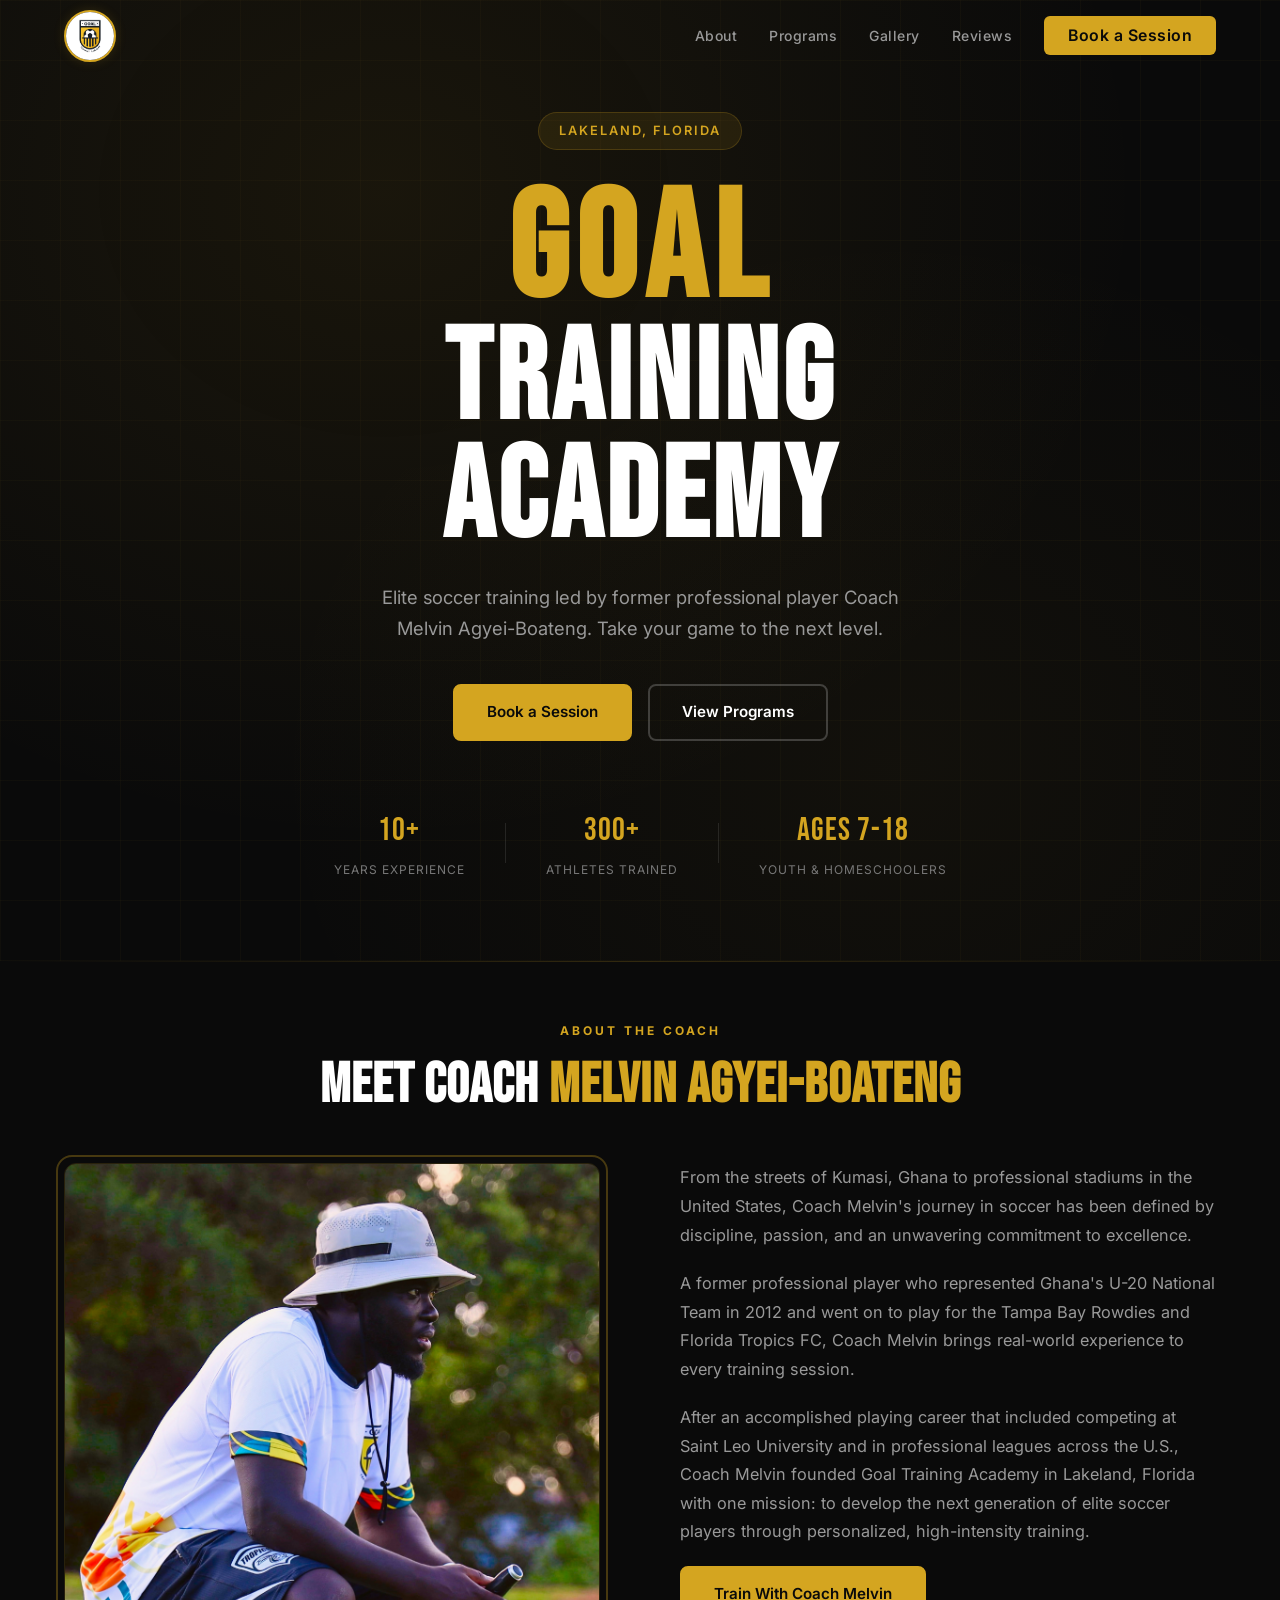
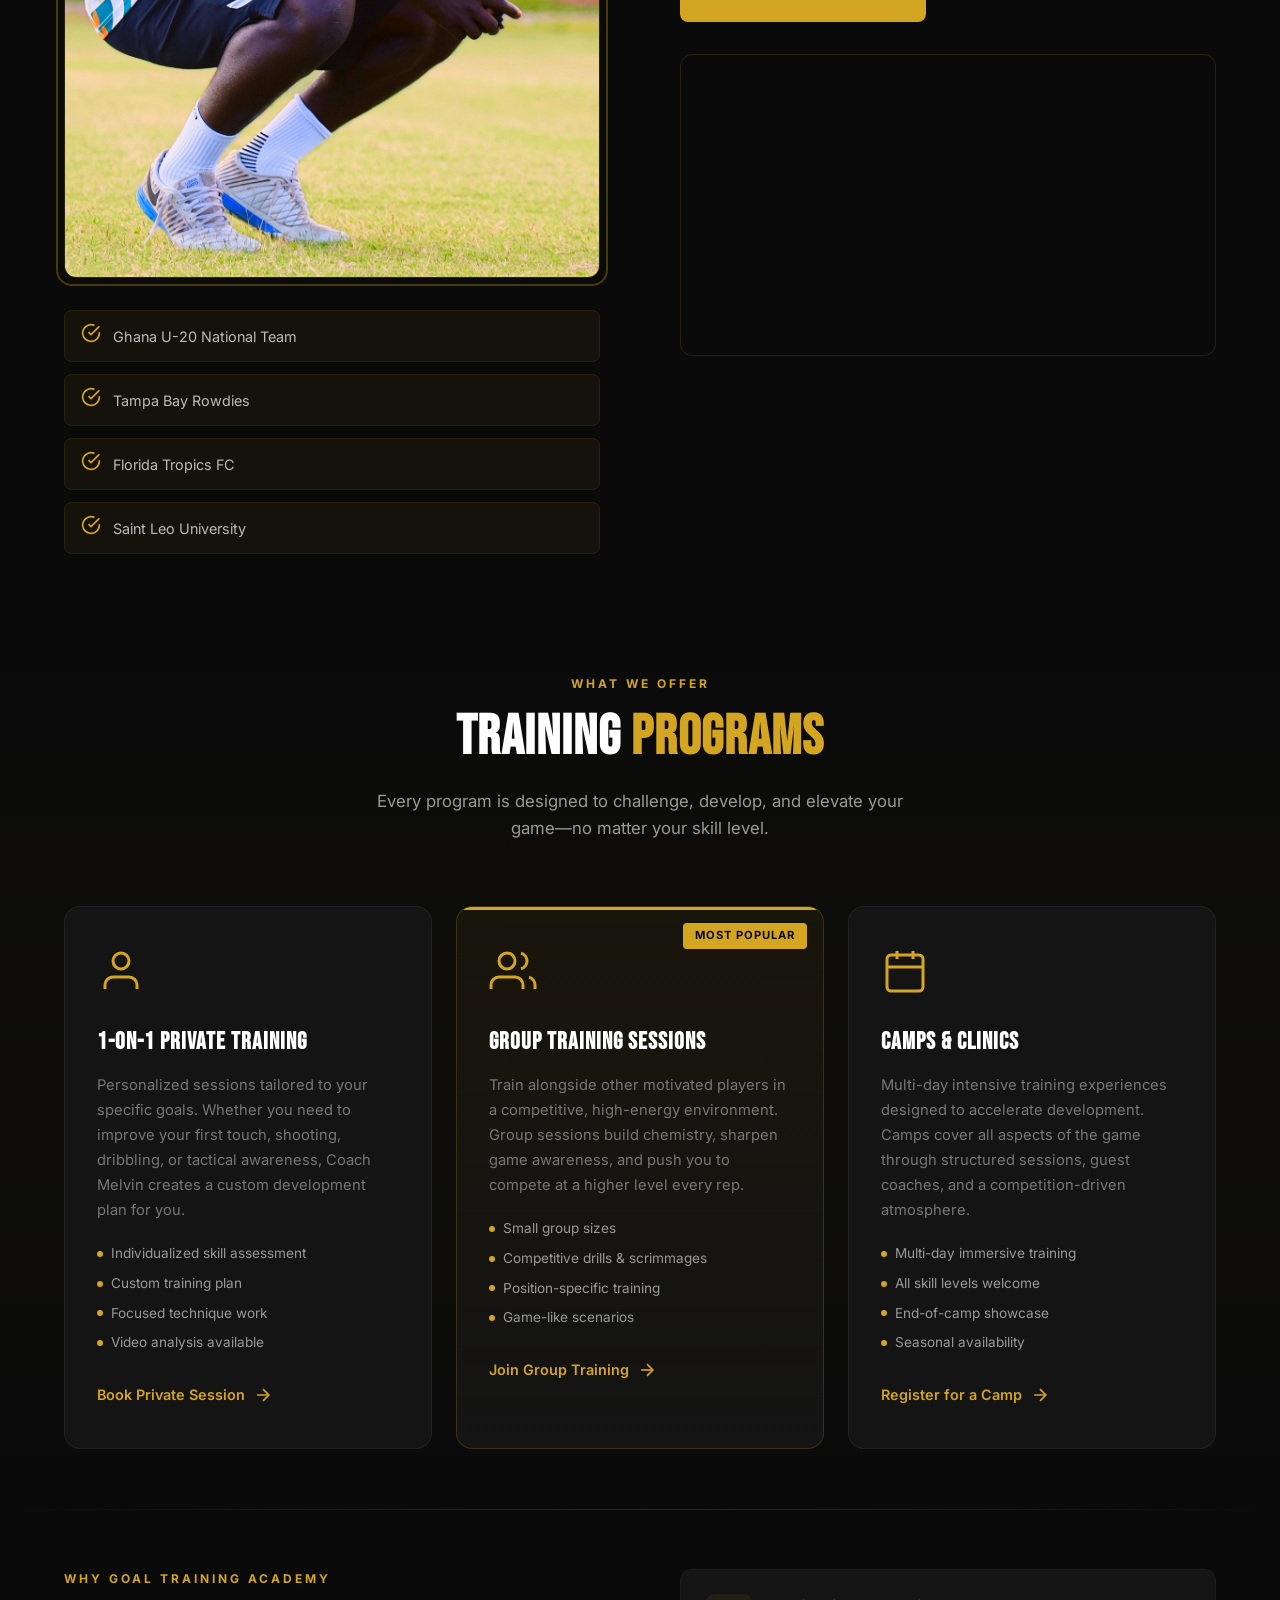
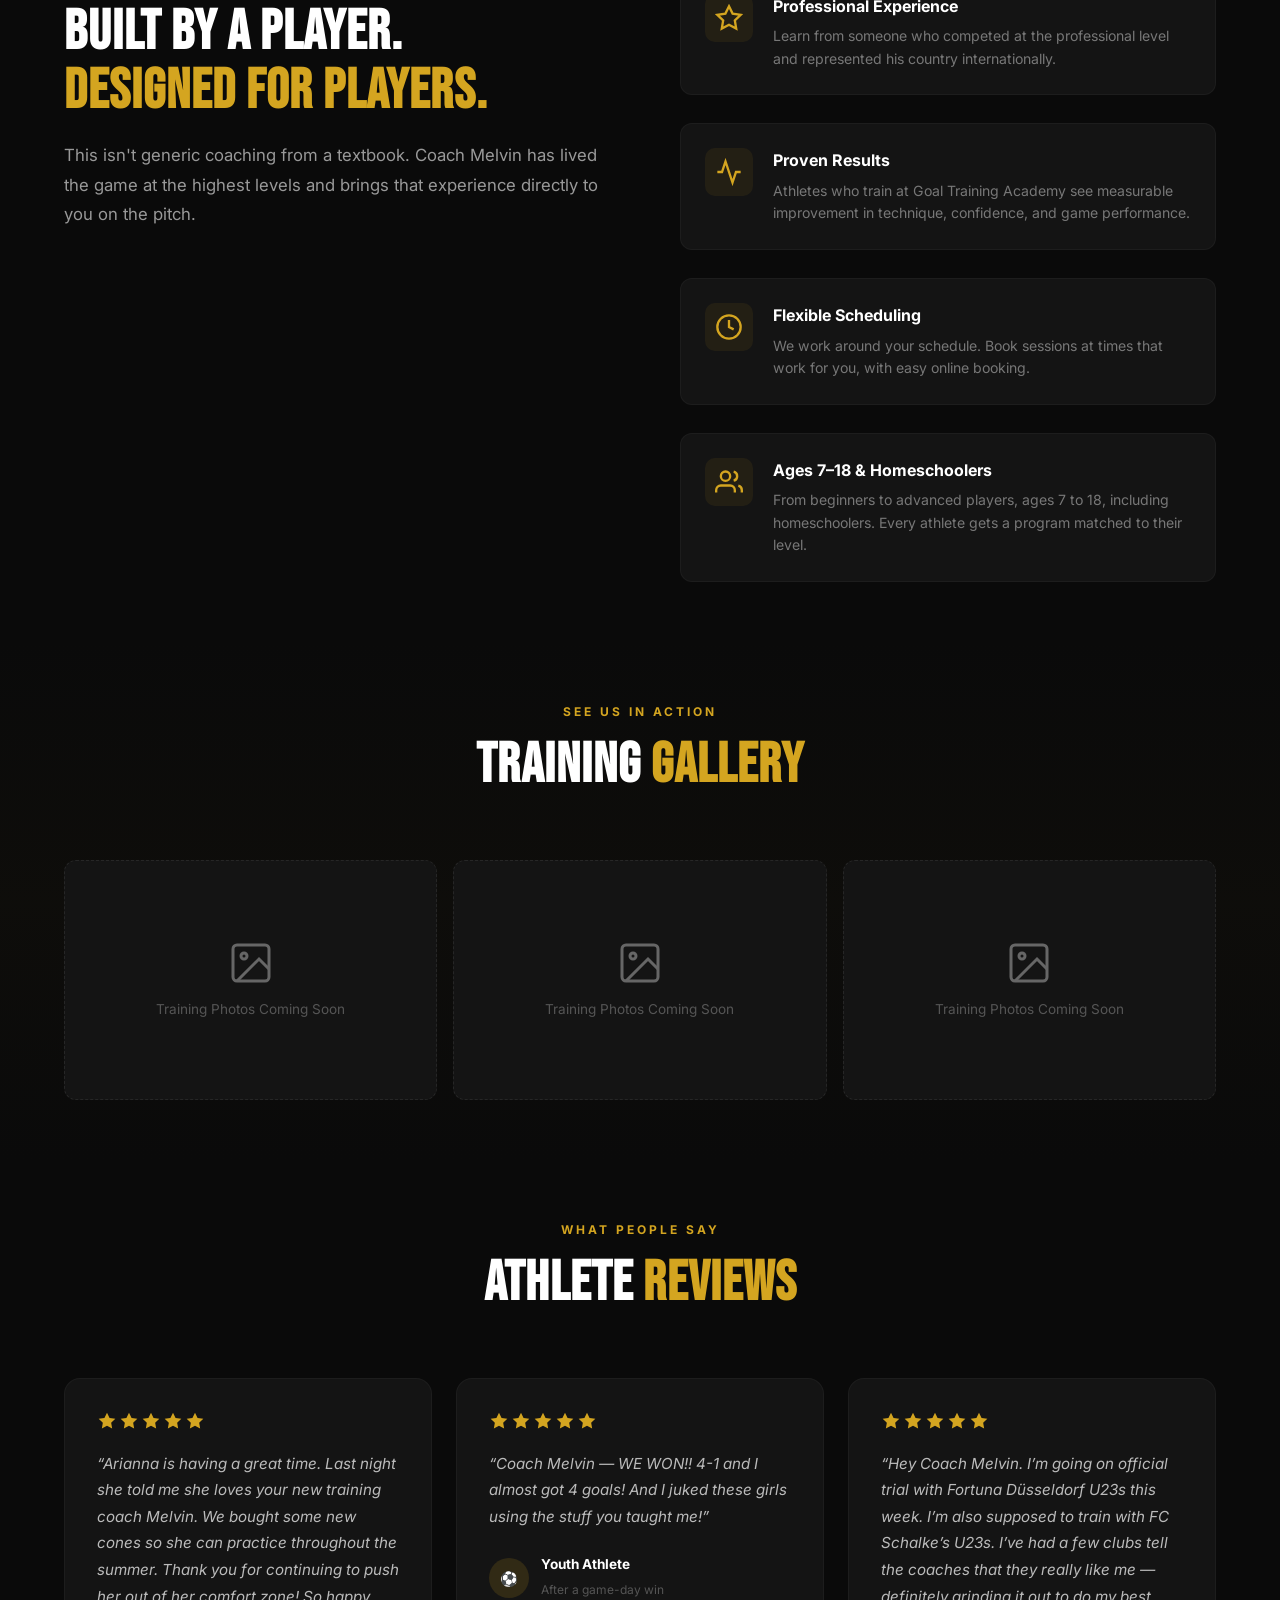
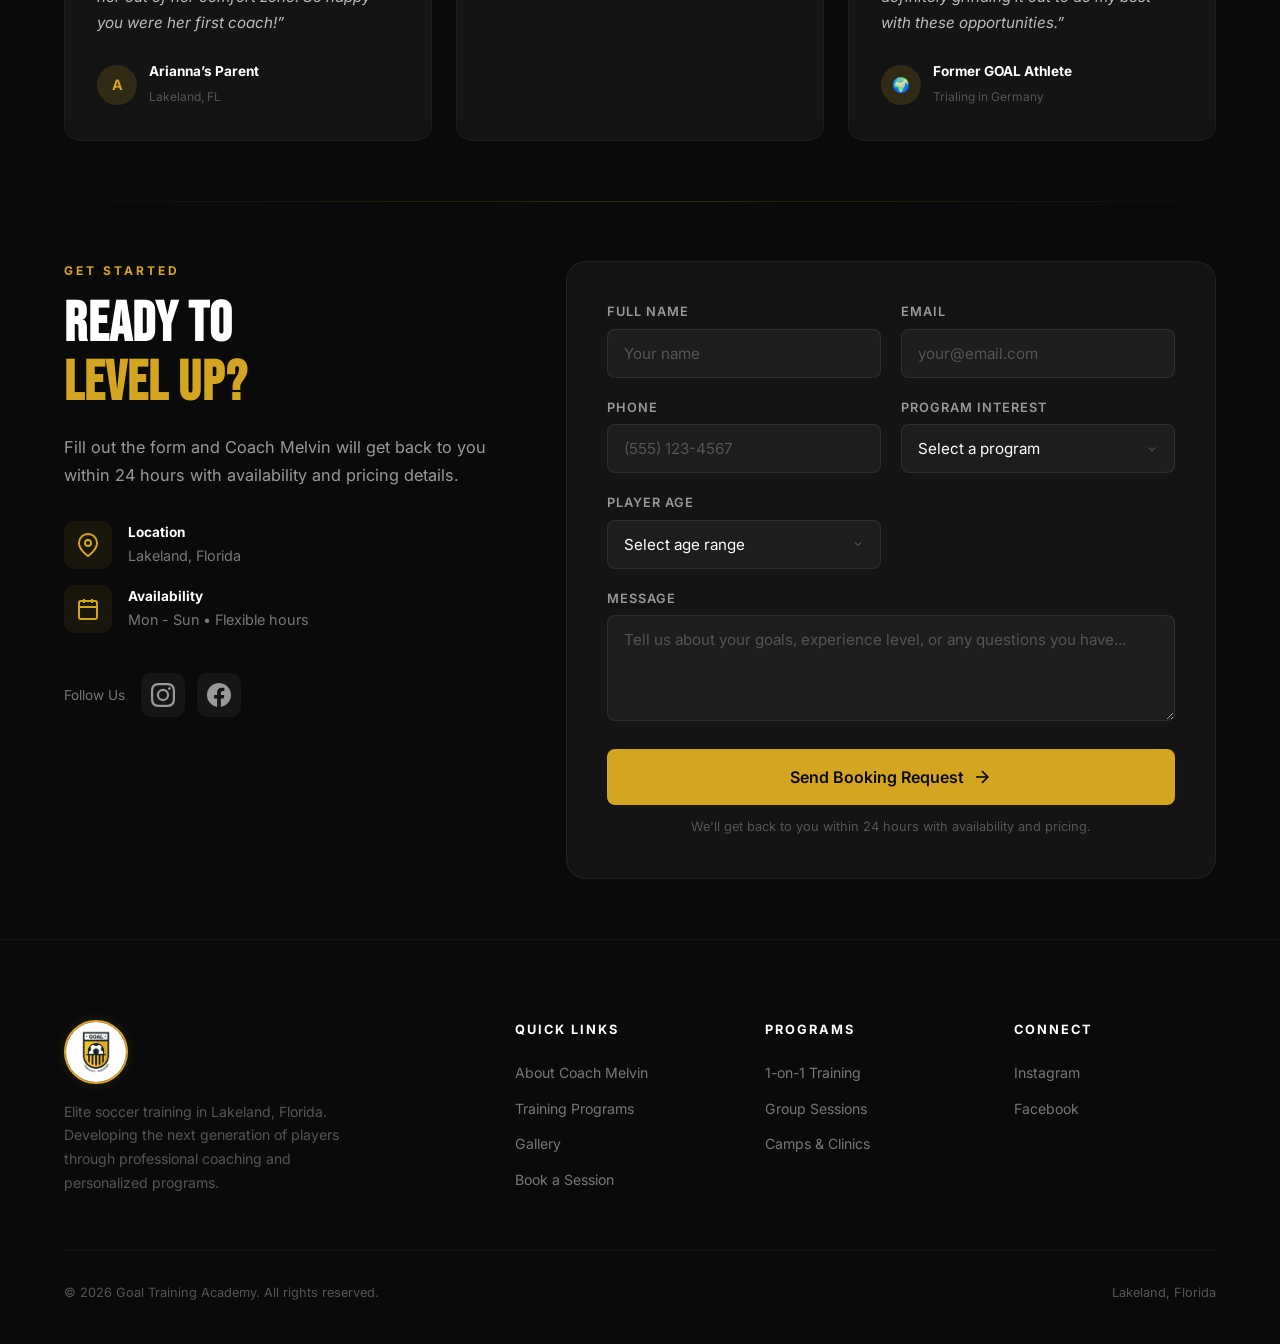
==== commit 2550809e: "Move video to About section, fix headshot borders, tighten spacing - Remove "Pro" from "10+ Years Pr" ====
--- a/index.html
+++ b/index.html
@@ -52,7 +52,7 @@
       <div class="hero__stats">
         <div class="hero__stat">
           <span class="hero__stat-number">10+</span>
-          <span class="hero__stat-label">Years Pro Experience</span>
+          <span class="hero__stat-label">Years Experience</span>
         </div>
         <div class="hero__stat-divider"></div>
         <div class="hero__stat">
@@ -119,6 +119,16 @@
             After an accomplished playing career that included competing at Saint Leo University and in professional leagues across the U.S., Coach Melvin founded Goal Training Academy in Lakeland, Florida with one mission: to develop the next generation of elite soccer players through personalized, high-intensity training.
           </p>
           <a href="#contact" class="btn btn--primary">Train With Coach Melvin</a>
+          <div class="about__video">
+            <iframe
+              src="https://www.youtube.com/embed/28luuRoytFY"
+              title="Coach Melvin's Story - Goal Training Academy"
+              frameborder="0"
+              allow="accelerometer; autoplay; clipboard-write; encrypted-media; gyroscope; picture-in-picture; web-share"
+              allowfullscreen
+              class="about__video-embed"
+            ></iframe>
+          </div>
         </div>
       </div>
     </div>
@@ -265,16 +275,12 @@
         <div class="section-label">See Us in Action</div>
         <h2 class="section-title">Training <span class="text-gold">Gallery</span></h2>
       </div>
-      <div class="gallery__grid">
-        <div class="gallery__item gallery__item--video">
-          <iframe
-            src="https://www.youtube.com/embed/28luuRoytFY"
-            title="Coach Melvin's Story - Goal Training Academy"
-            frameborder="0"
-            allow="accelerometer; autoplay; clipboard-write; encrypted-media; gyroscope; picture-in-picture; web-share"
-            allowfullscreen
-            class="gallery__video-embed"
-          ></iframe>
+      <div class="gallery__grid gallery__grid--photos">
+        <div class="gallery__item gallery__item--placeholder">
+          <div class="gallery__placeholder-content">
+            <svg width="48" height="48" viewBox="0 0 24 24" fill="none" stroke="#666" stroke-width="1.5"><rect x="3" y="3" width="18" height="18" rx="2"/><circle cx="8.5" cy="8.5" r="1.5"/><polyline points="21 15 16 10 5 21"/></svg>
+            <span>Training Photos Coming Soon</span>
+          </div>
         </div>
         <div class="gallery__item gallery__item--placeholder">
           <div class="gallery__placeholder-content">
--- a/styles.css
+++ b/styles.css
@@ -398,7 +398,7 @@
 
 /* ---------- ABOUT ---------- */
 .about {
-  padding: 80px 0;
+  padding: 60px 0;
   position: relative;
   scroll-margin-top: var(--nav-height);
 }
@@ -452,12 +452,12 @@
 
 .about__image-accent {
   position: absolute;
-  top: -12px;
-  right: -12px;
-  width: 100%;
-  height: 100%;
+  top: -8px;
+  right: -8px;
+  bottom: -8px;
+  left: -8px;
   border: 2px solid var(--gold);
-  border-radius: 12px;
+  border-radius: 16px;
   z-index: -1;
   opacity: 0.3;
 }
@@ -491,9 +491,24 @@
   line-height: 1.75;
 }
 
+.about__video {
+  margin-top: 32px;
+  border-radius: 12px;
+  overflow: hidden;
+  border: 1px solid rgba(212, 165, 32, 0.15);
+  aspect-ratio: 16 / 9;
+}
+
+.about__video-embed {
+  width: 100%;
+  height: 100%;
+  border: none;
+  display: block;
+}
+
 /* ---------- SERVICES ---------- */
 .services {
-  padding: 80px 0;
+  padding: 60px 0;
   background: linear-gradient(180deg, var(--black) 0%, rgba(212, 165, 32, 0.02) 50%, var(--black) 100%);
   scroll-margin-top: var(--nav-height);
 }
@@ -625,7 +640,7 @@
 
 /* ---------- WHY SECTION ---------- */
 .why {
-  padding: 80px 0;
+  padding: 60px 0;
   position: relative;
   scroll-margin-top: var(--nav-height);
 }
@@ -699,39 +714,25 @@
 
 /* ---------- GALLERY ---------- */
 .gallery {
-  padding: 80px 0;
+  padding: 60px 0;
   background: linear-gradient(180deg, var(--black) 0%, rgba(212, 165, 32, 0.02) 50%, var(--black) 100%);
   scroll-margin-top: var(--nav-height);
 }
 
 .gallery__grid {
   display: grid;
-  grid-template-columns: 2fr 1fr;
-  grid-template-rows: auto auto;
+  grid-template-columns: repeat(3, 1fr);
   gap: 16px;
-  min-height: 500px;
+}
+
+.gallery__grid--photos .gallery__item--placeholder {
+  min-height: 240px;
 }
 
 .gallery__item {
   border-radius: 12px;
   overflow: hidden;
   position: relative;
-}
-
-.gallery__item--video {
-  grid-column: 1 / 2;
-  grid-row: 1 / 3;
-  background: linear-gradient(135deg, var(--black-soft), var(--gray-800));
-  border: 1px solid rgba(212, 165, 32, 0.15);
-  min-height: 500px;
-}
-
-.gallery__video-embed {
-  width: 100%;
-  height: 100%;
-  min-height: 500px;
-  border: none;
-  border-radius: 12px;
 }
 
 .gallery__item--placeholder {
@@ -755,7 +756,7 @@
 
 /* ---------- TESTIMONIALS ---------- */
 .testimonials {
-  padding: 80px 0;
+  padding: 60px 0;
   scroll-margin-top: var(--nav-height);
 }
 
@@ -823,7 +824,7 @@
 
 /* ---------- CONTACT ---------- */
 .contact {
-  padding: 80px 0;
+  padding: 60px 0;
   position: relative;
   scroll-margin-top: var(--nav-height);
 }
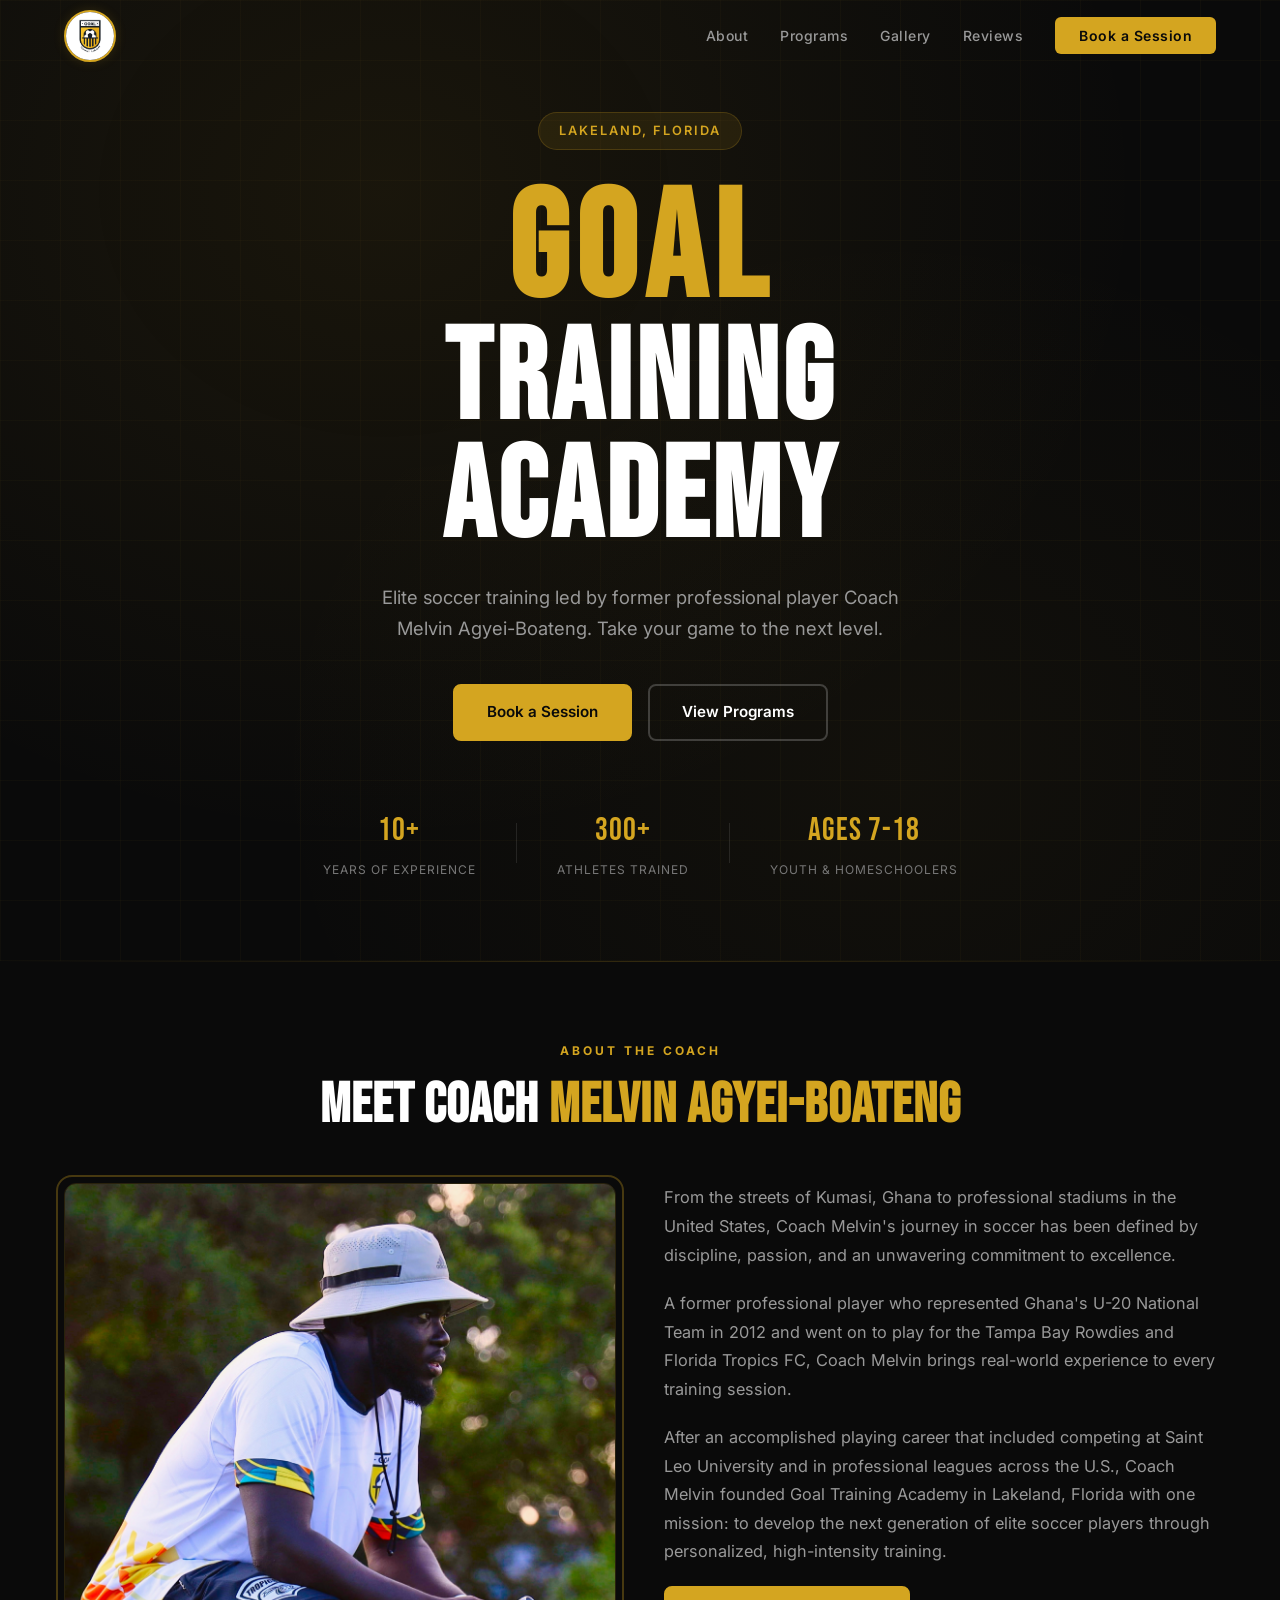
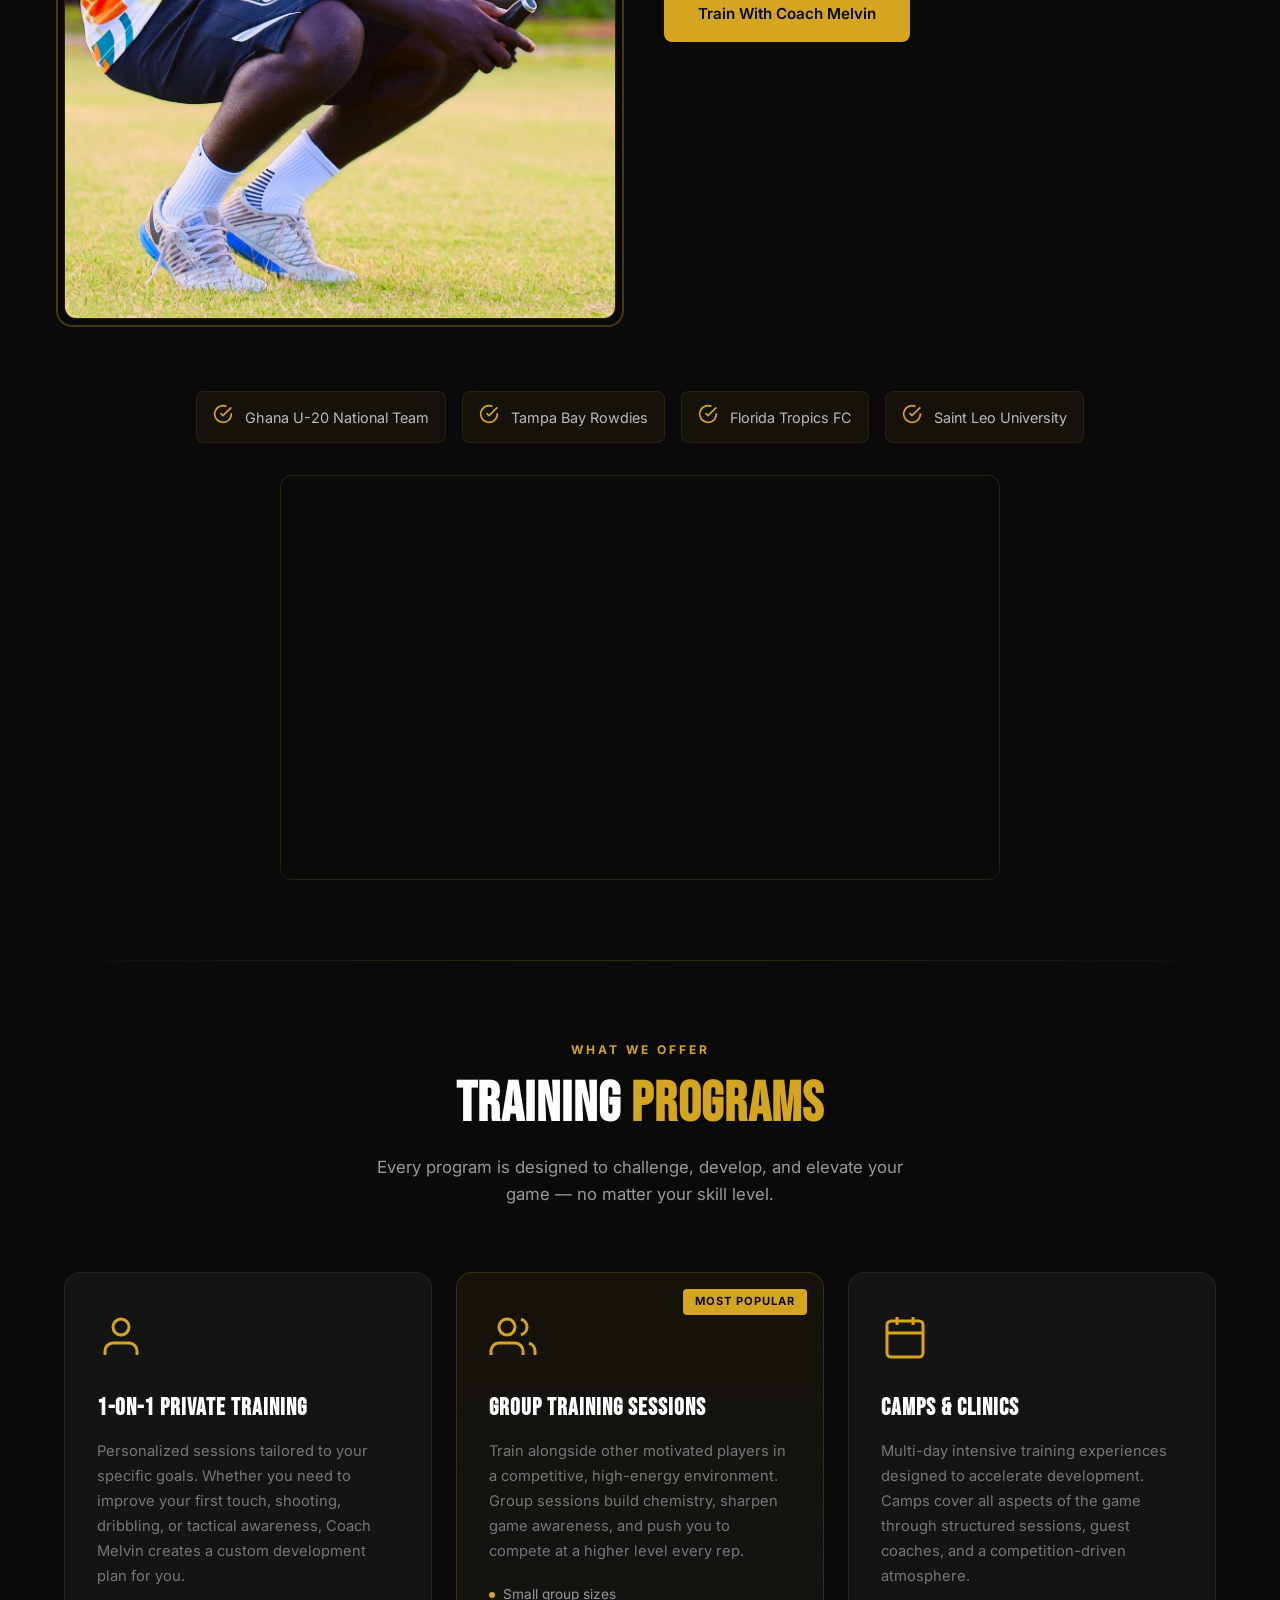
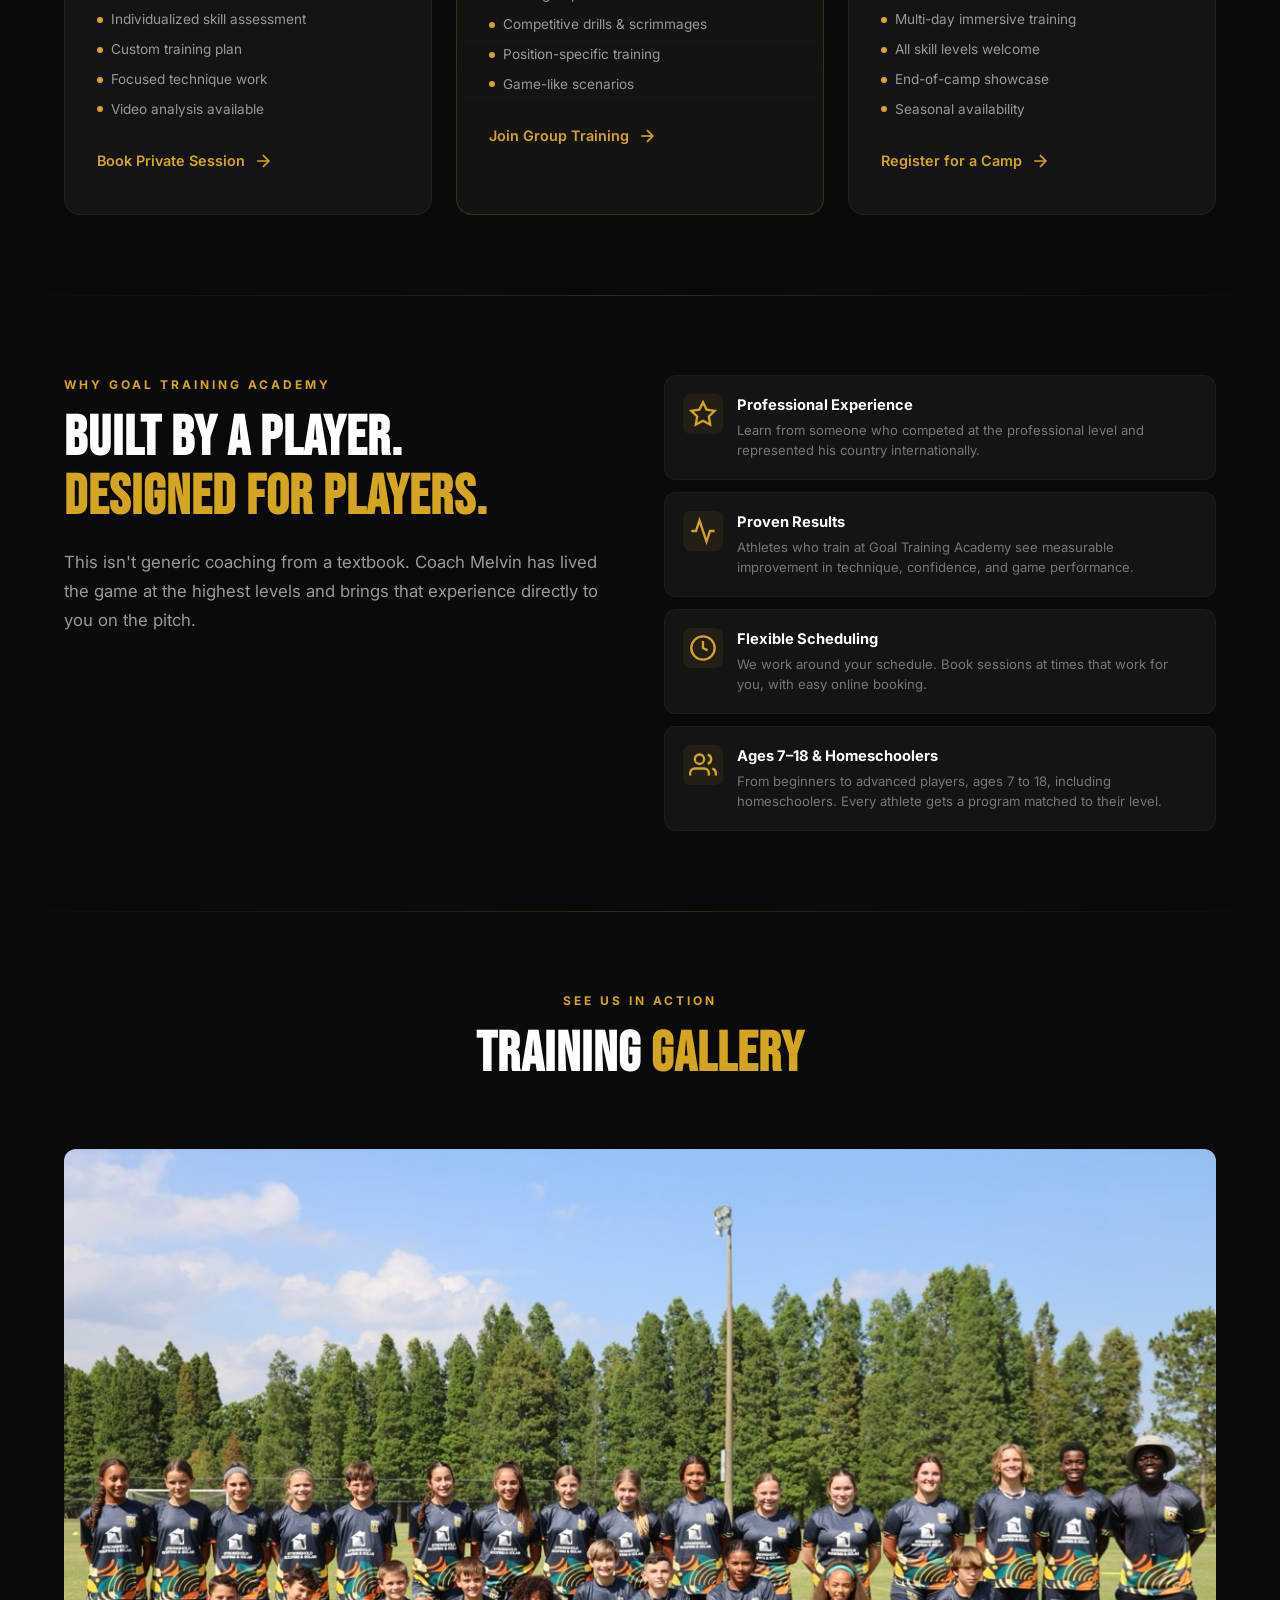
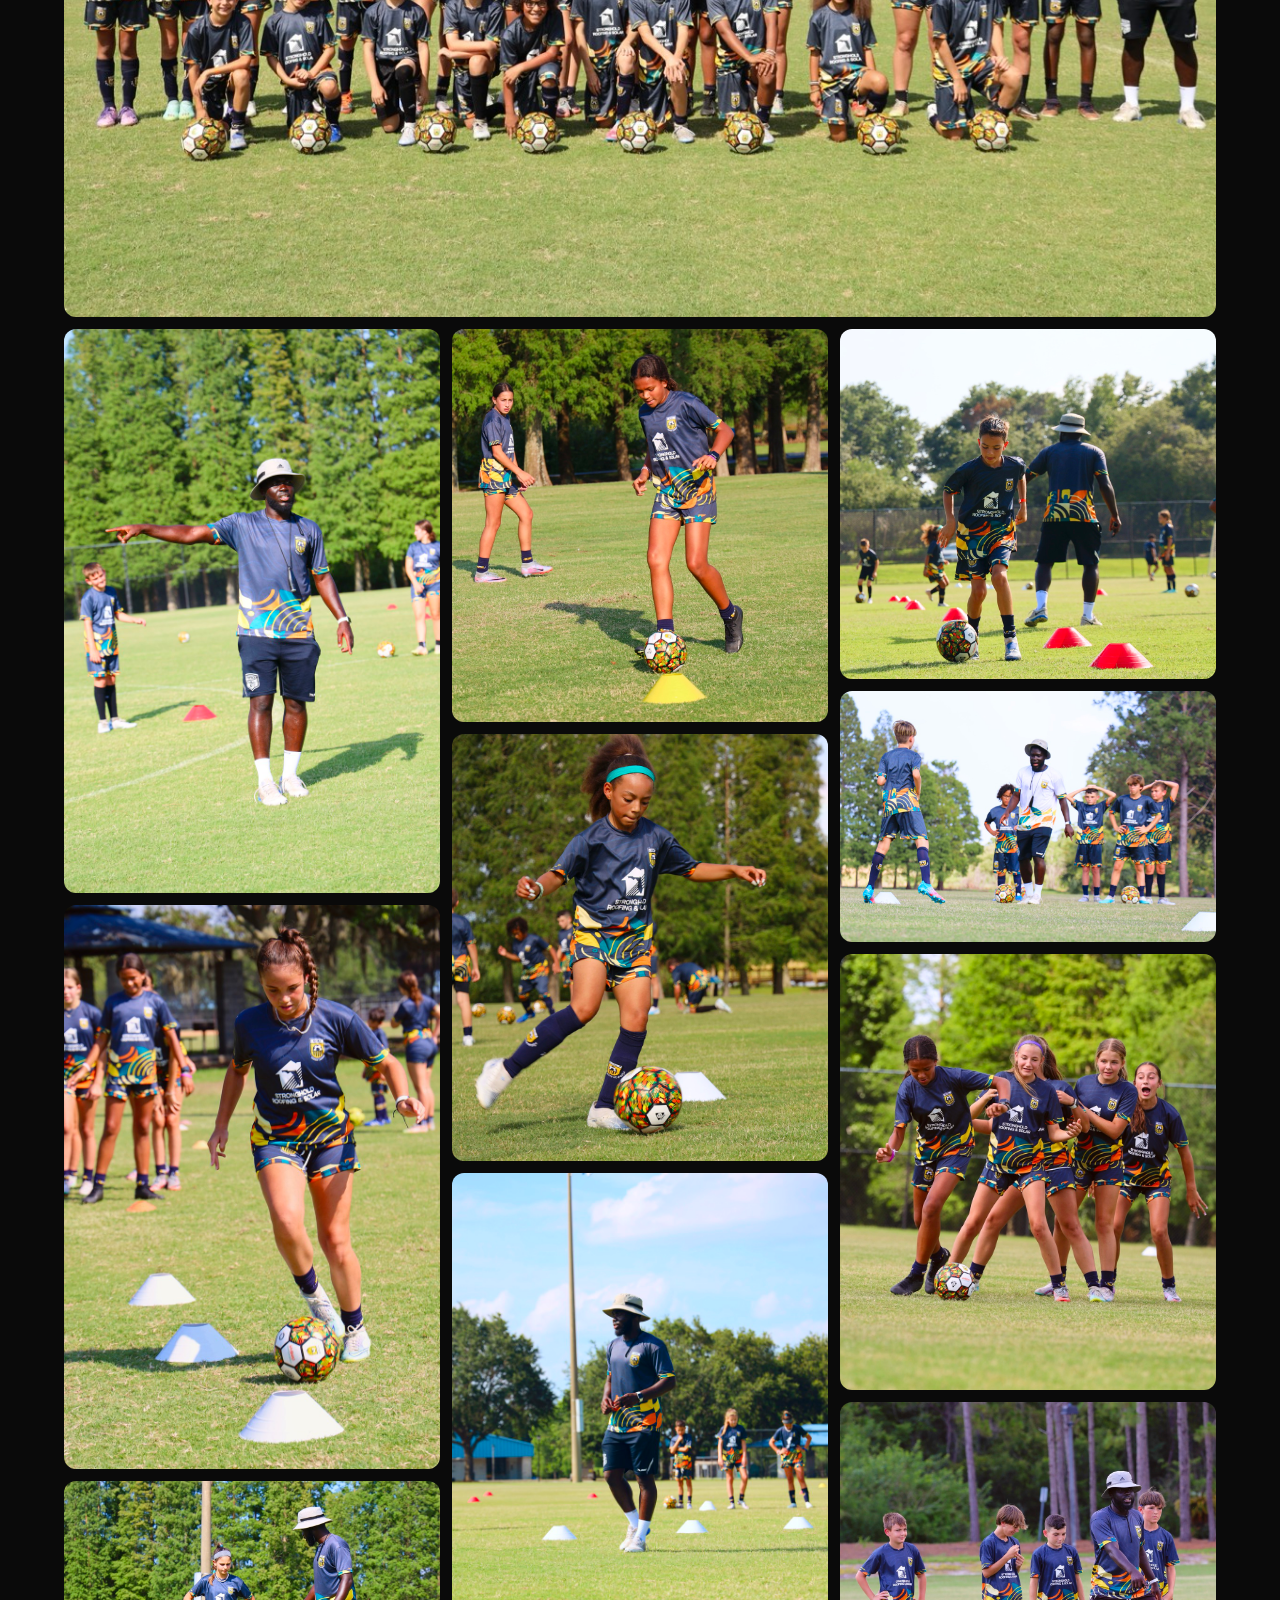
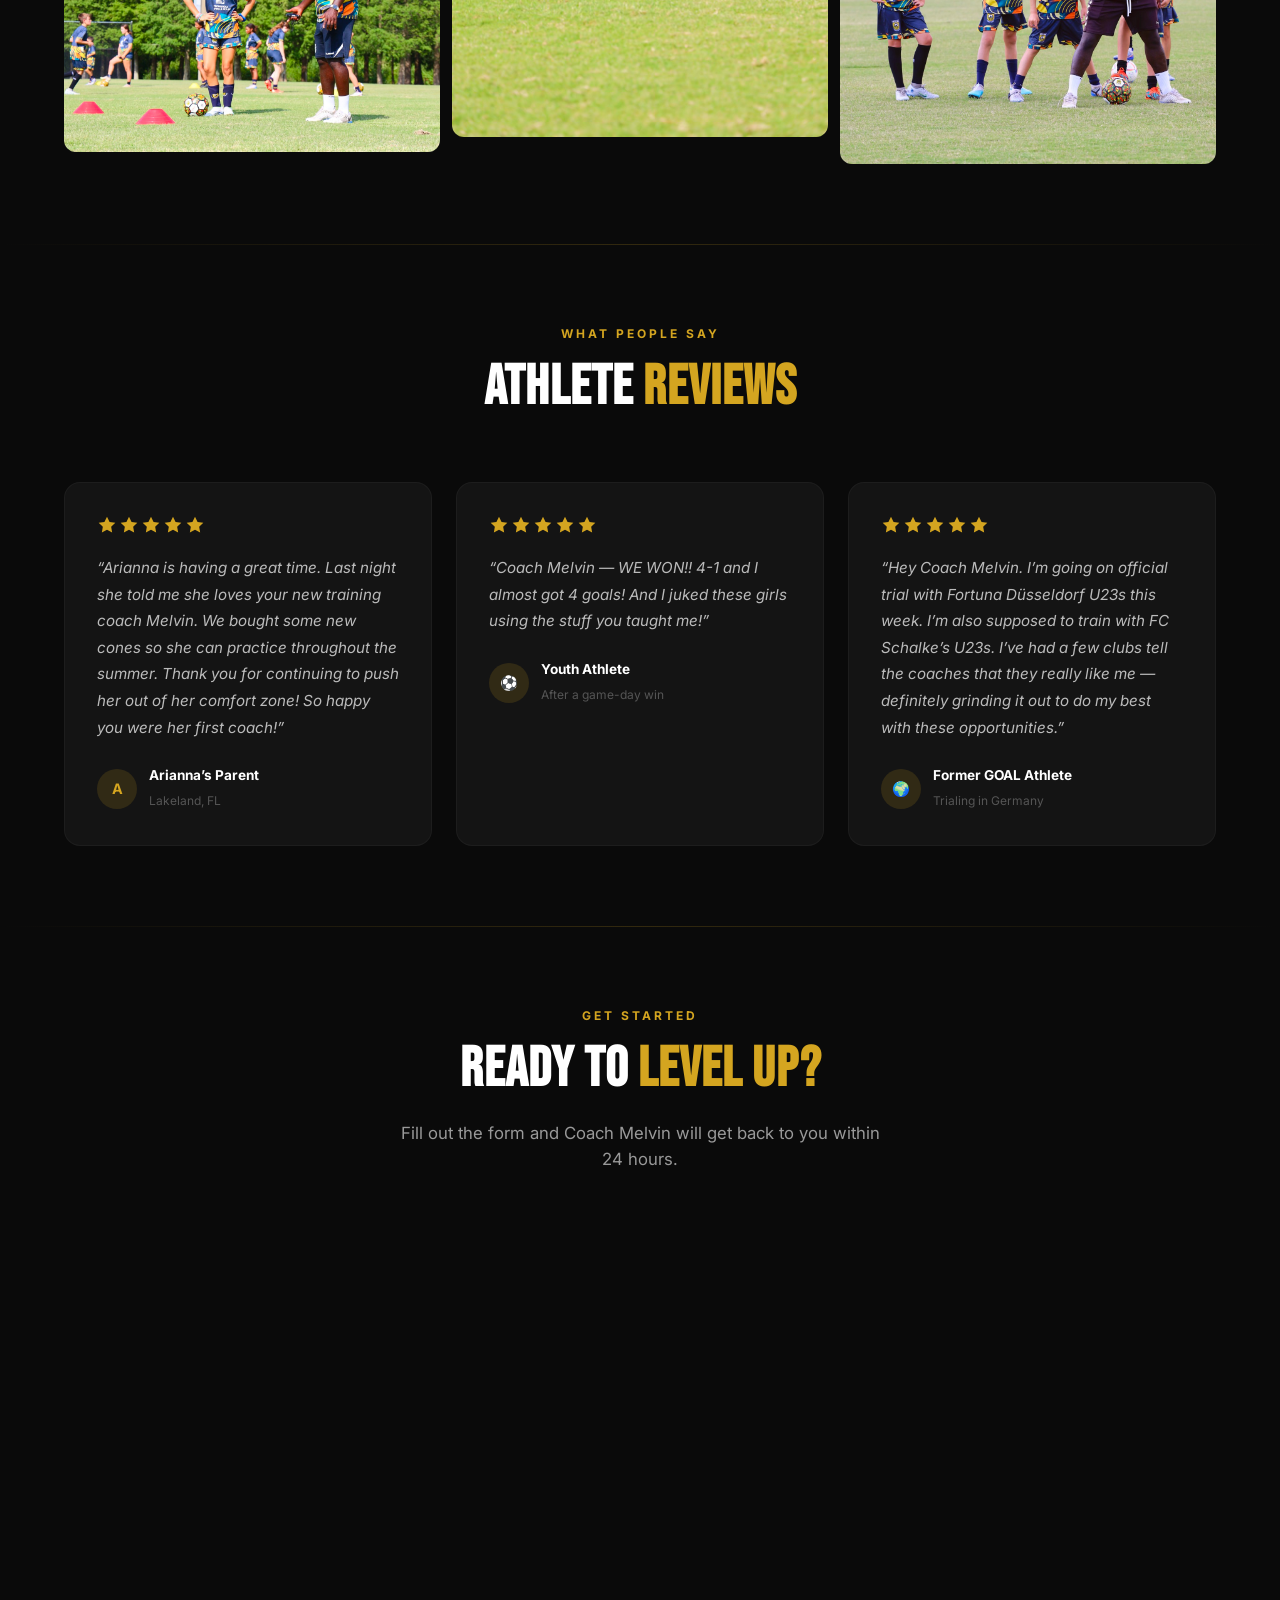
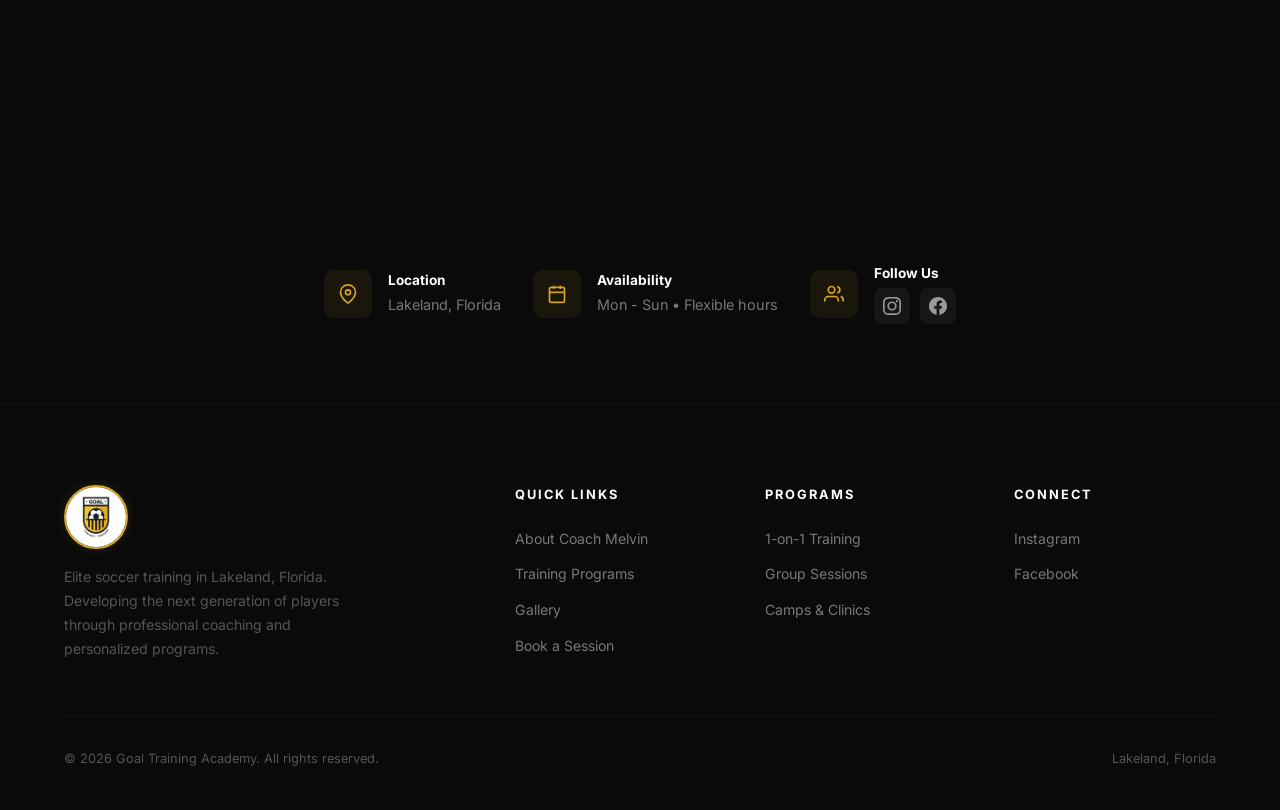
==== commit 5f5c862d: "Update gallery layout, add Netlify form handling, and polish site - Restructure gallery into balance" ====
--- a/index.html
+++ b/index.html
@@ -52,7 +52,7 @@
       <div class="hero__stats">
         <div class="hero__stat">
           <span class="hero__stat-number">10+</span>
-          <span class="hero__stat-label">Years Experience</span>
+          <span class="hero__stat-label">Years of Experience</span>
         </div>
         <div class="hero__stat-divider"></div>
         <div class="hero__stat">
@@ -80,32 +80,6 @@
           <div class="about__image-wrapper">
             <img src="coach-melvin.jpg" alt="Coach Melvin Agyei-Boateng on the field" class="about__image">
             <div class="about__image-accent"></div>
-          </div>
-          <div class="about__credentials">
-            <div class="about__credential">
-              <div class="about__credential-icon">
-                <svg width="20" height="20" viewBox="0 0 24 24" fill="none" stroke="#D4A520" stroke-width="2"><path d="M22 11.08V12a10 10 0 1 1-5.93-9.14"/><polyline points="22 4 12 14.01 9 11.01"/></svg>
-              </div>
-              <span>Ghana U-20 National Team</span>
-            </div>
-            <div class="about__credential">
-              <div class="about__credential-icon">
-                <svg width="20" height="20" viewBox="0 0 24 24" fill="none" stroke="#D4A520" stroke-width="2"><path d="M22 11.08V12a10 10 0 1 1-5.93-9.14"/><polyline points="22 4 12 14.01 9 11.01"/></svg>
-              </div>
-              <span>Tampa Bay Rowdies</span>
-            </div>
-            <div class="about__credential">
-              <div class="about__credential-icon">
-                <svg width="20" height="20" viewBox="0 0 24 24" fill="none" stroke="#D4A520" stroke-width="2"><path d="M22 11.08V12a10 10 0 1 1-5.93-9.14"/><polyline points="22 4 12 14.01 9 11.01"/></svg>
-              </div>
-              <span>Florida Tropics FC</span>
-            </div>
-            <div class="about__credential">
-              <div class="about__credential-icon">
-                <svg width="20" height="20" viewBox="0 0 24 24" fill="none" stroke="#D4A520" stroke-width="2"><path d="M22 11.08V12a10 10 0 1 1-5.93-9.14"/><polyline points="22 4 12 14.01 9 11.01"/></svg>
-              </div>
-              <span>Saint Leo University</span>
-            </div>
           </div>
         </div>
         <div class="about__text-col">
@@ -119,17 +93,43 @@
             After an accomplished playing career that included competing at Saint Leo University and in professional leagues across the U.S., Coach Melvin founded Goal Training Academy in Lakeland, Florida with one mission: to develop the next generation of elite soccer players through personalized, high-intensity training.
           </p>
           <a href="#contact" class="btn btn--primary">Train With Coach Melvin</a>
-          <div class="about__video">
-            <iframe
-              src="https://www.youtube.com/embed/28luuRoytFY"
-              title="Coach Melvin's Story - Goal Training Academy"
-              frameborder="0"
-              allow="accelerometer; autoplay; clipboard-write; encrypted-media; gyroscope; picture-in-picture; web-share"
-              allowfullscreen
-              class="about__video-embed"
-            ></iframe>
-          </div>
-        </div>
+        </div>
+      </div>
+      <div class="about__credentials about__credentials--row">
+        <div class="about__credential">
+          <div class="about__credential-icon">
+            <svg width="20" height="20" viewBox="0 0 24 24" fill="none" stroke="#D4A520" stroke-width="2"><path d="M22 11.08V12a10 10 0 1 1-5.93-9.14"/><polyline points="22 4 12 14.01 9 11.01"/></svg>
+          </div>
+          <span>Ghana U-20 National Team</span>
+        </div>
+        <div class="about__credential">
+          <div class="about__credential-icon">
+            <svg width="20" height="20" viewBox="0 0 24 24" fill="none" stroke="#D4A520" stroke-width="2"><path d="M22 11.08V12a10 10 0 1 1-5.93-9.14"/><polyline points="22 4 12 14.01 9 11.01"/></svg>
+          </div>
+          <span>Tampa Bay Rowdies</span>
+        </div>
+        <div class="about__credential">
+          <div class="about__credential-icon">
+            <svg width="20" height="20" viewBox="0 0 24 24" fill="none" stroke="#D4A520" stroke-width="2"><path d="M22 11.08V12a10 10 0 1 1-5.93-9.14"/><polyline points="22 4 12 14.01 9 11.01"/></svg>
+          </div>
+          <span>Florida Tropics FC</span>
+        </div>
+        <div class="about__credential">
+          <div class="about__credential-icon">
+            <svg width="20" height="20" viewBox="0 0 24 24" fill="none" stroke="#D4A520" stroke-width="2"><path d="M22 11.08V12a10 10 0 1 1-5.93-9.14"/><polyline points="22 4 12 14.01 9 11.01"/></svg>
+          </div>
+          <span>Saint Leo University</span>
+        </div>
+      </div>
+      <div class="about__video about__video--full">
+        <iframe
+          src="https://www.youtube.com/embed/28luuRoytFY"
+          title="Coach Melvin's Story - Goal Training Academy"
+          frameborder="0"
+          allow="accelerometer; autoplay; clipboard-write; encrypted-media; gyroscope; picture-in-picture; web-share"
+          allowfullscreen
+          class="about__video-embed"
+        ></iframe>
       </div>
     </div>
   </section>
@@ -140,7 +140,7 @@
       <div class="section-header">
         <div class="section-label">What We Offer</div>
         <h2 class="section-title">Training <span class="text-gold">Programs</span></h2>
-        <p class="section-desc">Every program is designed to challenge, develop, and elevate your game&mdash;no matter your skill level.</p>
+        <p class="section-desc">Every program is designed to challenge, develop, and elevate your game — no matter your skill level.</p>
       </div>
       <div class="services__grid">
 
@@ -275,23 +275,44 @@
         <div class="section-label">See Us in Action</div>
         <h2 class="section-title">Training <span class="text-gold">Gallery</span></h2>
       </div>
-      <div class="gallery__grid gallery__grid--photos">
-        <div class="gallery__item gallery__item--placeholder">
-          <div class="gallery__placeholder-content">
-            <svg width="48" height="48" viewBox="0 0 24 24" fill="none" stroke="#666" stroke-width="1.5"><rect x="3" y="3" width="18" height="18" rx="2"/><circle cx="8.5" cy="8.5" r="1.5"/><polyline points="21 15 16 10 5 21"/></svg>
-            <span>Training Photos Coming Soon</span>
-          </div>
-        </div>
-        <div class="gallery__item gallery__item--placeholder">
-          <div class="gallery__placeholder-content">
-            <svg width="48" height="48" viewBox="0 0 24 24" fill="none" stroke="#666" stroke-width="1.5"><rect x="3" y="3" width="18" height="18" rx="2"/><circle cx="8.5" cy="8.5" r="1.5"/><polyline points="21 15 16 10 5 21"/></svg>
-            <span>Training Photos Coming Soon</span>
-          </div>
-        </div>
-        <div class="gallery__item gallery__item--placeholder">
-          <div class="gallery__placeholder-content">
-            <svg width="48" height="48" viewBox="0 0 24 24" fill="none" stroke="#666" stroke-width="1.5"><rect x="3" y="3" width="18" height="18" rx="2"/><circle cx="8.5" cy="8.5" r="1.5"/><polyline points="21 15 16 10 5 21"/></svg>
-            <span>Training Photos Coming Soon</span>
+      <div class="gallery__hero">
+        <img src="gallery/4Q9A0932.jpg" alt="Goal Training Academy full team photo" loading="lazy">
+      </div>
+      <div class="gallery__grid">
+        <div class="gallery__col">
+          <div class="gallery__item">
+            <img src="gallery/IMG_8604.jpg" alt="Coach Melvin directing players during training" loading="lazy">
+          </div>
+          <div class="gallery__item">
+            <img src="gallery/IMG_8830.jpg" alt="Player dribbling through cones during training session" loading="lazy">
+          </div>
+          <div class="gallery__item">
+            <img src="gallery/IMG_8606.jpg" alt="Player working on ball control with Coach Melvin" loading="lazy">
+          </div>
+        </div>
+        <div class="gallery__col">
+          <div class="gallery__item">
+            <img src="gallery/IMG_8680.jpg" alt="Athletes practicing ball control through cone drills" loading="lazy">
+          </div>
+          <div class="gallery__item">
+            <img src="gallery/IMG_8733.jpg" alt="Young athlete kicking the ball during training" loading="lazy">
+          </div>
+          <div class="gallery__item">
+            <img src="gallery/IMG_8603.jpg" alt="Coach Melvin on the training field with cones" loading="lazy">
+          </div>
+        </div>
+        <div class="gallery__col">
+          <div class="gallery__item">
+            <img src="gallery/IMG_8605.jpg" alt="Youth player practicing cone drills with Coach Melvin" loading="lazy">
+          </div>
+          <div class="gallery__item">
+            <img src="gallery/IMG_8740.jpg" alt="Coach Melvin leading a group drill session" loading="lazy">
+          </div>
+          <div class="gallery__item">
+            <img src="gallery/IMG_8877.jpg" alt="Girls competing for the ball during training" loading="lazy">
+          </div>
+          <div class="gallery__item">
+            <img src="gallery/IMG_8876.jpg" alt="Coach Melvin demonstrating technique to players" loading="lazy">
           </div>
         </div>
       </div>
@@ -367,52 +388,16 @@
   <!-- CONTACT / BOOKING -->
   <section class="contact" id="contact">
     <div class="container">
+      <div class="contact__header">
+        <div class="section-label">Get Started</div>
+        <h2 class="section-title">Ready to <span class="text-gold">Level Up?</span></h2>
+        <p class="contact__subtitle">Fill out the form and Coach Melvin will get back to you within 24 hours.</p>
+      </div>
       <div class="contact__grid">
-        <div class="contact__info">
-          <div class="section-label">Get Started</div>
-          <h2 class="section-title">Ready to<br><span class="text-gold">Level Up?</span></h2>
-          <p>Fill out the form and Coach Melvin will get back to you within 24 hours with availability and pricing details.</p>
-
-          <div class="contact__details">
-            <div class="contact__detail">
-              <div class="contact__detail-icon">
-                <svg width="24" height="24" viewBox="0 0 24 24" fill="none" stroke="#D4A520" stroke-width="2"><path d="M21 10c0 7-9 13-9 13s-9-6-9-13a9 9 0 0 1 18 0z"/><circle cx="12" cy="10" r="3"/></svg>
-              </div>
-              <div>
-                <strong>Location</strong>
-                <span>Lakeland, Florida</span>
-              </div>
-            </div>
-            <div class="contact__detail">
-              <div class="contact__detail-icon">
-                <svg width="24" height="24" viewBox="0 0 24 24" fill="none" stroke="#D4A520" stroke-width="2"><rect x="3" y="4" width="18" height="18" rx="2" ry="2"/><line x1="16" y1="2" x2="16" y2="6"/><line x1="8" y1="2" x2="8" y2="6"/><line x1="3" y1="10" x2="21" y2="10"/></svg>
-              </div>
-              <div>
-                <strong>Availability</strong>
-                <span>Mon - Sun &bull; Flexible hours</span>
-              </div>
-            </div>
-          </div>
-
-          <div class="contact__social">
-            <span>Follow Us</span>
-            <div class="contact__social-links">
-              <a href="https://www.instagram.com/g.o.a.ltrainingacademy?igsh=dGVsMjh6MXVwemsy&utm_source=qr" target="_blank" rel="noopener" aria-label="Instagram" class="social-link">
-                <svg width="24" height="24" viewBox="0 0 24 24" fill="currentColor"><path d="M12 2.163c3.204 0 3.584.012 4.85.07 3.252.148 4.771 1.691 4.919 4.919.058 1.265.069 1.645.069 4.849 0 3.205-.012 3.584-.069 4.849-.149 3.225-1.664 4.771-4.919 4.919-1.266.058-1.644.07-4.85.07-3.204 0-3.584-.012-4.849-.07-3.26-.149-4.771-1.699-4.919-4.92-.058-1.265-.07-1.644-.07-4.849 0-3.204.013-3.583.07-4.849.149-3.227 1.664-4.771 4.919-4.919 1.266-.057 1.645-.069 4.849-.069zM12 0C8.741 0 8.333.014 7.053.072 2.695.272.273 2.69.073 7.052.014 8.333 0 8.741 0 12c0 3.259.014 3.668.072 4.948.2 4.358 2.618 6.78 6.98 6.98C8.333 23.986 8.741 24 12 24c3.259 0 3.668-.014 4.948-.072 4.354-.2 6.782-2.618 6.979-6.98.059-1.28.073-1.689.073-4.948 0-3.259-.014-3.667-.072-4.947-.196-4.354-2.617-6.78-6.979-6.98C15.668.014 15.259 0 12 0zm0 5.838a6.162 6.162 0 100 12.324 6.162 6.162 0 000-12.324zM12 16a4 4 0 110-8 4 4 0 010 8zm6.406-11.845a1.44 1.44 0 100 2.881 1.44 1.44 0 000-2.881z"/></svg>
-              </a>
-              <a href="https://www.facebook.com/share/1Hhvs1eyrT/?mibextid=wwXIfr" target="_blank" rel="noopener" aria-label="Facebook" class="social-link">
-                <svg width="24" height="24" viewBox="0 0 24 24" fill="currentColor"><path d="M24 12.073c0-6.627-5.373-12-12-12s-12 5.373-12 12c0 5.99 4.388 10.954 10.125 11.854v-8.385H7.078v-3.47h3.047V9.43c0-3.007 1.792-4.669 4.533-4.669 1.312 0 2.686.235 2.686.235v2.953H15.83c-1.491 0-1.956.925-1.956 1.874v2.25h3.328l-.532 3.47h-2.796v8.385C19.612 23.027 24 18.062 24 12.073z"/></svg>
-              </a>
-            </div>
-          </div>
-        </div>
-
         <div class="contact__form-wrapper">
-          <form class="contact__form" id="contactForm" action="https://formsubmit.co/YOUR_EMAIL_HERE" method="POST">
-            <input type="hidden" name="_subject" value="New Booking Request - Goal Training Academy">
-            <input type="hidden" name="_captcha" value="false">
-            <input type="hidden" name="_template" value="table">
-            <input type="text" name="_honey" style="display:none">
+          <form class="contact__form" id="contactForm" name="booking" method="POST" data-netlify="true" netlify-honeypot="bot-field">
+            <input type="hidden" name="form-name" value="booking">
+            <p style="display:none"><input name="bot-field"></p>
 
             <div class="form-group">
               <label for="name">Full Name</label>
@@ -453,8 +438,44 @@
               Send Booking Request
               <svg width="20" height="20" viewBox="0 0 24 24" fill="none" stroke="currentColor" stroke-width="2"><line x1="5" y1="12" x2="19" y2="12"/><polyline points="12 5 19 12 12 19"/></svg>
             </button>
-            <p class="form-note">We'll get back to you within 24 hours with availability and pricing.</p>
+            <p class="form-note">We'll respond with availability and pricing details.</p>
           </form>
+        </div>
+        <div class="contact__sidebar">
+          <div class="contact__detail">
+            <div class="contact__detail-icon">
+              <svg width="20" height="20" viewBox="0 0 24 24" fill="none" stroke="#D4A520" stroke-width="2"><path d="M21 10c0 7-9 13-9 13s-9-6-9-13a9 9 0 0 1 18 0z"/><circle cx="12" cy="10" r="3"/></svg>
+            </div>
+            <div>
+              <strong>Location</strong>
+              <span>Lakeland, Florida</span>
+            </div>
+          </div>
+          <div class="contact__detail">
+            <div class="contact__detail-icon">
+              <svg width="20" height="20" viewBox="0 0 24 24" fill="none" stroke="#D4A520" stroke-width="2"><rect x="3" y="4" width="18" height="18" rx="2" ry="2"/><line x1="16" y1="2" x2="16" y2="6"/><line x1="8" y1="2" x2="8" y2="6"/><line x1="3" y1="10" x2="21" y2="10"/></svg>
+            </div>
+            <div>
+              <strong>Availability</strong>
+              <span>Mon - Sun &bull; Flexible hours</span>
+            </div>
+          </div>
+          <div class="contact__detail">
+            <div class="contact__detail-icon">
+              <svg width="20" height="20" viewBox="0 0 24 24" fill="none" stroke="#D4A520" stroke-width="2"><path d="M17 21v-2a4 4 0 0 0-4-4H5a4 4 0 0 0-4 4v2"/><circle cx="9" cy="7" r="4"/><path d="M23 21v-2a4 4 0 0 0-3-3.87"/><path d="M16 3.13a4 4 0 0 1 0 7.75"/></svg>
+            </div>
+            <div>
+              <strong>Follow Us</strong>
+              <span class="contact__social-inline">
+                <a href="https://www.instagram.com/g.o.a.ltrainingacademy?igsh=dGVsMjh6MXVwemsy&utm_source=qr" target="_blank" rel="noopener" aria-label="Instagram" class="social-link social-link--inline">
+                  <svg width="18" height="18" viewBox="0 0 24 24" fill="currentColor"><path d="M12 2.163c3.204 0 3.584.012 4.85.07 3.252.148 4.771 1.691 4.919 4.919.058 1.265.069 1.645.069 4.849 0 3.205-.012 3.584-.069 4.849-.149 3.225-1.664 4.771-4.919 4.919-1.266.058-1.644.07-4.85.07-3.204 0-3.584-.012-4.849-.07-3.26-.149-4.771-1.699-4.919-4.92-.058-1.265-.07-1.644-.07-4.849 0-3.204.013-3.583.07-4.849.149-3.227 1.664-4.771 4.919-4.919 1.266-.057 1.645-.069 4.849-.069zM12 0C8.741 0 8.333.014 7.053.072 2.695.272.273 2.69.073 7.052.014 8.333 0 8.741 0 12c0 3.259.014 3.668.072 4.948.2 4.358 2.618 6.78 6.98 6.98C8.333 23.986 8.741 24 12 24c3.259 0 3.668-.014 4.948-.072 4.354-.2 6.782-2.618 6.979-6.98.059-1.28.073-1.689.073-4.948 0-3.259-.014-3.667-.072-4.947-.196-4.354-2.617-6.78-6.979-6.98C15.668.014 15.259 0 12 0zm0 5.838a6.162 6.162 0 100 12.324 6.162 6.162 0 000-12.324zM12 16a4 4 0 110-8 4 4 0 010 8zm6.406-11.845a1.44 1.44 0 100 2.881 1.44 1.44 0 000-2.881z"/></svg>
+                </a>
+                <a href="https://www.facebook.com/share/1Hhvs1eyrT/?mibextid=wwXIfr" target="_blank" rel="noopener" aria-label="Facebook" class="social-link social-link--inline">
+                  <svg width="18" height="18" viewBox="0 0 24 24" fill="currentColor"><path d="M24 12.073c0-6.627-5.373-12-12-12s-12 5.373-12 12c0 5.99 4.388 10.954 10.125 11.854v-8.385H7.078v-3.47h3.047V9.43c0-3.007 1.792-4.669 4.533-4.669 1.312 0 2.686.235 2.686.235v2.953H15.83c-1.491 0-1.956.925-1.956 1.874v2.25h3.328l-.532 3.47h-2.796v8.385C19.612 23.027 24 18.062 24 12.073z"/></svg>
+                </a>
+              </span>
+            </div>
+          </div>
         </div>
       </div>
     </div>
--- a/styles.css
+++ b/styles.css
@@ -398,7 +398,7 @@
 
 /* ---------- ABOUT ---------- */
 .about {
-  padding: 60px 0;
+  padding: 80px 0;
   position: relative;
   scroll-margin-top: var(--nav-height);
 }
@@ -421,7 +421,7 @@
 .about__grid {
   display: grid;
   grid-template-columns: 1fr 1fr;
-  gap: 80px;
+  gap: 48px;
   align-items: start;
 }
 
@@ -468,6 +468,25 @@
   gap: 12px;
 }
 
+.about__credentials--row {
+  flex-direction: row;
+  flex-wrap: wrap;
+  justify-content: center;
+  gap: 16px;
+  margin-top: 40px;
+}
+
+.about__credentials--row .about__credential {
+  flex: 0 1 auto;
+}
+
+.about__video--full {
+  margin-top: 32px;
+  max-width: 720px;
+  margin-left: auto;
+  margin-right: auto;
+}
+
 .about__credential {
   display: flex;
   align-items: center;
@@ -508,9 +527,19 @@
 
 /* ---------- SERVICES ---------- */
 .services {
-  padding: 60px 0;
-  background: linear-gradient(180deg, var(--black) 0%, rgba(212, 165, 32, 0.02) 50%, var(--black) 100%);
+  padding: 80px 0;
+  position: relative;
   scroll-margin-top: var(--nav-height);
+}
+
+.services::before {
+  content: '';
+  position: absolute;
+  top: 0;
+  left: 0;
+  right: 0;
+  height: 1px;
+  background: linear-gradient(90deg, transparent, rgba(212, 165, 32, 0.2), transparent);
 }
 
 .services__grid {
@@ -555,7 +584,7 @@
   background: linear-gradient(180deg, rgba(212, 165, 32, 0.06) 0%, var(--black-card) 100%);
 }
 
-.service-card--featured::before {
+.service-card--featured:hover::before {
   transform: scaleX(1);
 }
 
@@ -640,7 +669,7 @@
 
 /* ---------- WHY SECTION ---------- */
 .why {
-  padding: 60px 0;
+  padding: 80px 0;
   position: relative;
   scroll-margin-top: var(--nav-height);
 }
@@ -658,7 +687,7 @@
 .why__grid {
   display: grid;
   grid-template-columns: 1fr 1fr;
-  gap: 80px;
+  gap: 48px;
   align-items: start;
 }
 
@@ -670,15 +699,15 @@
 }
 
 .why__features {
-  display: flex;
-  flex-direction: column;
-  gap: 28px;
+  display: grid;
+  grid-template-columns: 1fr;
+  gap: 12px;
 }
 
 .why__feature {
   display: flex;
-  gap: 20px;
-  padding: 24px;
+  gap: 14px;
+  padding: 18px;
   background: var(--black-card);
   border: 1px solid rgba(255, 255, 255, 0.04);
   border-radius: 12px;
@@ -691,73 +720,99 @@
 
 .why__feature-icon {
   flex-shrink: 0;
-  width: 48px;
-  height: 48px;
+  width: 40px;
+  height: 40px;
   display: flex;
   align-items: center;
   justify-content: center;
   background: rgba(212, 165, 32, 0.08);
-  border-radius: 10px;
+  border-radius: 8px;
 }
 
 .why__feature h4 {
-  font-size: 1rem;
+  font-size: 0.92rem;
   color: var(--white);
-  margin-bottom: 6px;
+  margin-bottom: 4px;
 }
 
 .why__feature p {
-  font-size: 0.88rem;
+  font-size: 0.82rem;
   color: var(--gray-500);
-  line-height: 1.6;
+  line-height: 1.5;
 }
 
 /* ---------- GALLERY ---------- */
 .gallery {
-  padding: 60px 0;
-  background: linear-gradient(180deg, var(--black) 0%, rgba(212, 165, 32, 0.02) 50%, var(--black) 100%);
+  padding: 80px 0;
+  position: relative;
   scroll-margin-top: var(--nav-height);
 }
 
+.gallery::before {
+  content: '';
+  position: absolute;
+  top: 0;
+  left: 0;
+  right: 0;
+  height: 1px;
+  background: linear-gradient(90deg, transparent, rgba(212, 165, 32, 0.2), transparent);
+}
+
+.gallery__hero {
+  border-radius: 12px;
+  overflow: hidden;
+  margin-bottom: 12px;
+}
+
+.gallery__hero img {
+  width: 100%;
+  height: auto;
+  display: block;
+}
+
 .gallery__grid {
-  display: grid;
-  grid-template-columns: repeat(3, 1fr);
-  gap: 16px;
-}
-
-.gallery__grid--photos .gallery__item--placeholder {
-  min-height: 240px;
+  display: flex;
+  gap: 12px;
+}
+
+.gallery__col {
+  flex: 1;
+  display: flex;
+  flex-direction: column;
+  gap: 12px;
 }
 
 .gallery__item {
   border-radius: 12px;
   overflow: hidden;
-  position: relative;
-}
-
-.gallery__item--placeholder {
-  background: var(--black-card);
-  border: 1px dashed rgba(255, 255, 255, 0.08);
-  display: flex;
-  align-items: center;
-  justify-content: center;
-}
-
-.gallery__placeholder-content {
-  display: flex;
-  flex-direction: column;
-  align-items: center;
-  gap: 12px;
-  color: var(--gray-600);
-  font-size: 0.85rem;
-  text-align: center;
-  padding: 24px;
+}
+
+.gallery__item img {
+  width: 100%;
+  height: auto;
+  display: block;
+  transition: transform 0.4s ease;
+}
+
+.gallery__item:hover img {
+  transform: scale(1.03);
 }
 
 /* ---------- TESTIMONIALS ---------- */
 .testimonials {
-  padding: 60px 0;
+  padding: 80px 0;
+  position: relative;
   scroll-margin-top: var(--nav-height);
+}
+
+.testimonials::before {
+  content: '';
+  position: absolute;
+  top: 0;
+  left: 0;
+  right: 0;
+  height: 1px;
+  background: linear-gradient(90deg, transparent, rgba(212, 165, 32, 0.2), transparent);
 }
 
 .testimonials__grid {
@@ -824,7 +879,7 @@
 
 /* ---------- CONTACT ---------- */
 .contact {
-  padding: 60px 0;
+  padding: 80px 0;
   position: relative;
   scroll-margin-top: var(--nav-height);
 }
@@ -839,25 +894,34 @@
   background: linear-gradient(90deg, transparent, rgba(212, 165, 32, 0.2), transparent);
 }
 
+.contact__header {
+  text-align: center;
+  margin-bottom: 40px;
+}
+
+.contact__subtitle {
+  font-size: 1.05rem;
+  color: var(--gray-400);
+  max-width: 480px;
+  margin: 0 auto;
+}
+
 .contact__grid {
-  display: grid;
-  grid-template-columns: 1fr 1.2fr;
-  gap: 80px;
-  align-items: start;
-}
-
-.contact__info p {
-  font-size: 1.02rem;
-  color: var(--gray-400);
-  line-height: 1.7;
-  margin-bottom: 32px;
-}
-
-.contact__details {
-  display: flex;
-  flex-direction: column;
-  gap: 16px;
-  margin-bottom: 40px;
+  max-width: 640px;
+  margin: 0 auto;
+}
+
+.contact__sidebar {
+  display: flex;
+  flex-direction: row;
+  align-items: center;
+  justify-content: center;
+  gap: 32px;
+  margin-top: 32px;
+}
+
+.contact__sidebar .contact__social {
+  margin-bottom: 0;
 }
 
 .contact__detail {
@@ -917,6 +981,30 @@
 }
 
 .social-link:hover {
+  background: var(--gold);
+  color: var(--black);
+}
+
+.contact__social-inline {
+  display: flex;
+  align-items: center;
+  gap: 10px;
+  margin-top: 4px;
+}
+
+.social-link--inline {
+  width: 36px;
+  height: 36px;
+  display: flex;
+  align-items: center;
+  justify-content: center;
+  background: rgba(255, 255, 255, 0.05);
+  border-radius: 8px;
+  color: var(--gray-400);
+  transition: all 0.3s;
+}
+
+.social-link--inline:hover {
   background: var(--gold);
   color: var(--black);
 }
@@ -1116,19 +1204,29 @@
     gap: 48px;
   }
 
+  .why__features {
+    grid-template-columns: 1fr 1fr;
+  }
+
   .gallery__grid {
-    grid-template-columns: 1fr;
+    display: block;
+    columns: 2;
+    column-gap: 12px;
+  }
+
+  .gallery__col {
+    display: contents;
+  }
+
+  .gallery__item {
+    break-inside: avoid;
+    margin-bottom: 12px;
   }
 
   .testimonials__grid {
     grid-template-columns: 1fr;
     max-width: 500px;
     margin: 0 auto;
-  }
-
-  .contact__grid {
-    grid-template-columns: 1fr;
-    gap: 48px;
   }
 
   .footer__grid {
@@ -1190,6 +1288,19 @@
     display: none;
   }
 
+  .why__features {
+    grid-template-columns: 1fr;
+  }
+
+  .gallery__grid {
+    columns: 1;
+  }
+
+  .contact__sidebar {
+    flex-direction: column;
+    align-items: flex-start;
+  }
+
   .contact__form {
     grid-template-columns: 1fr;
   }
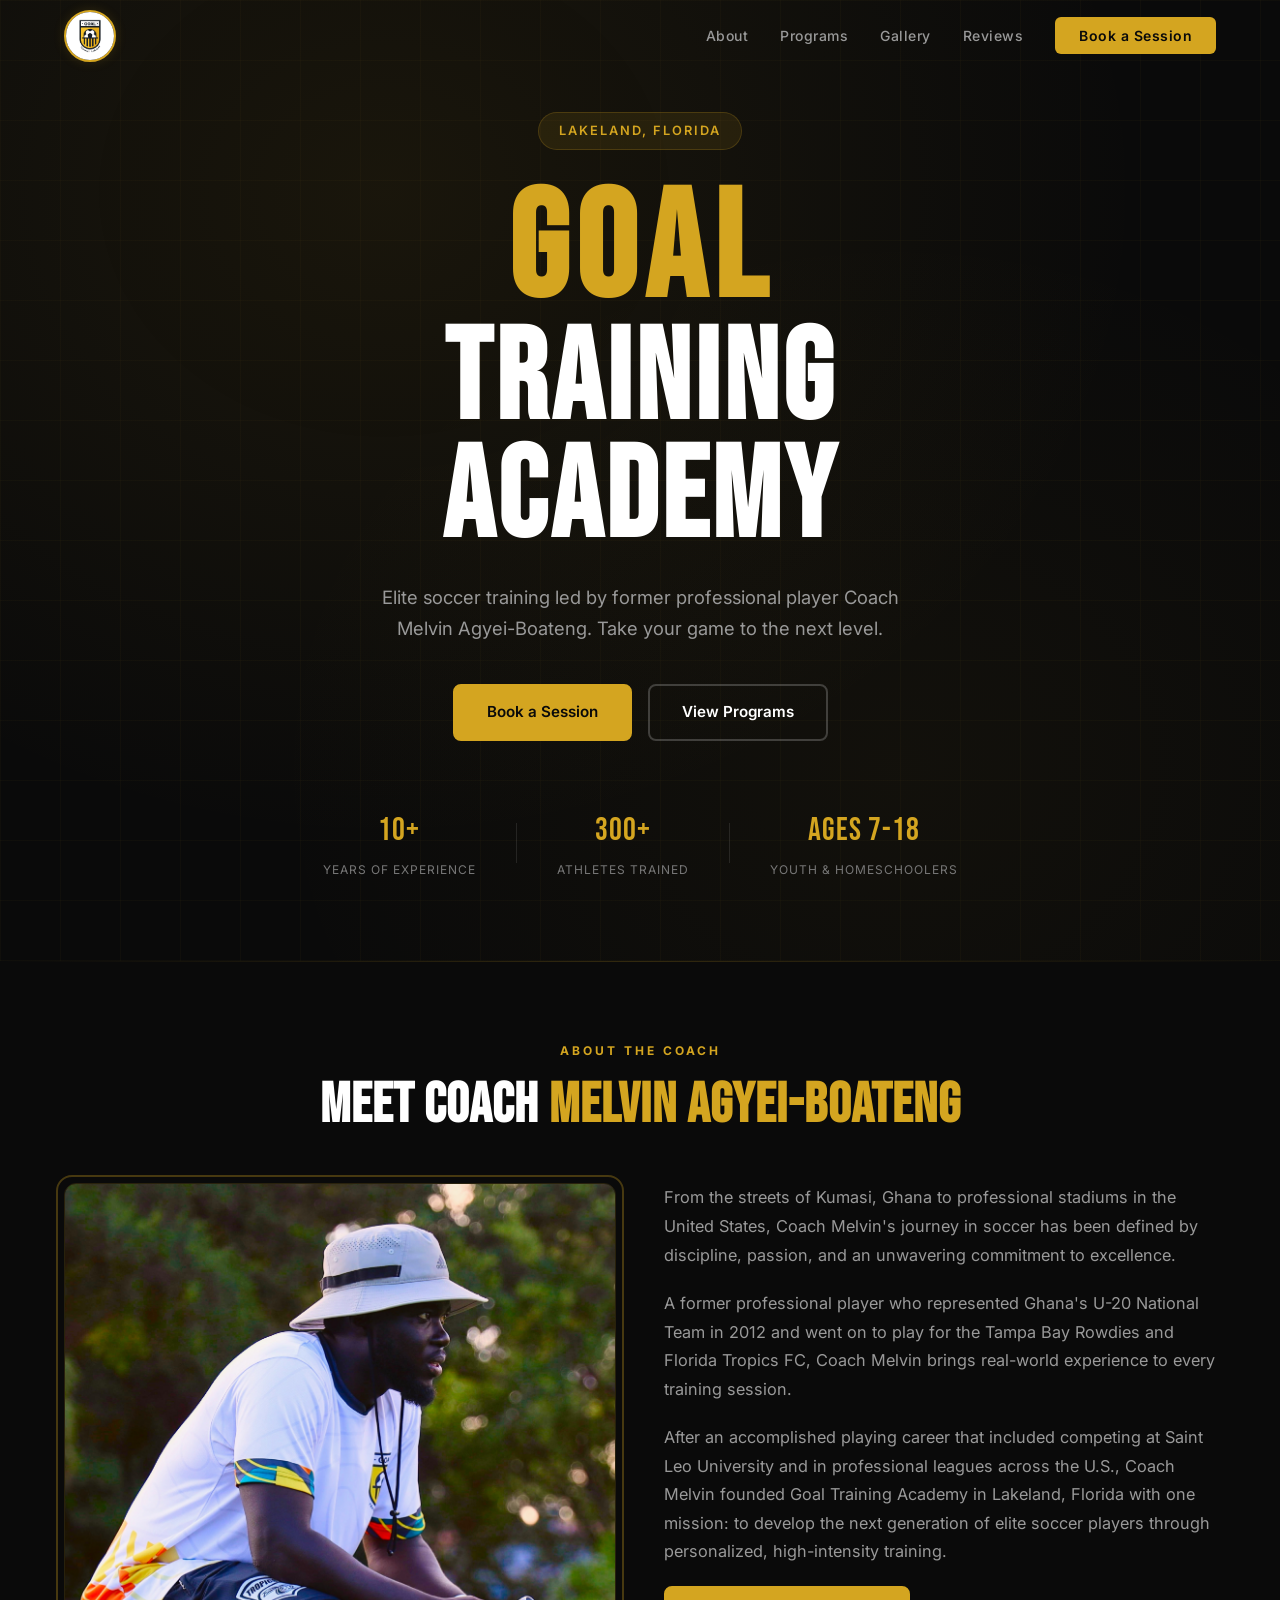
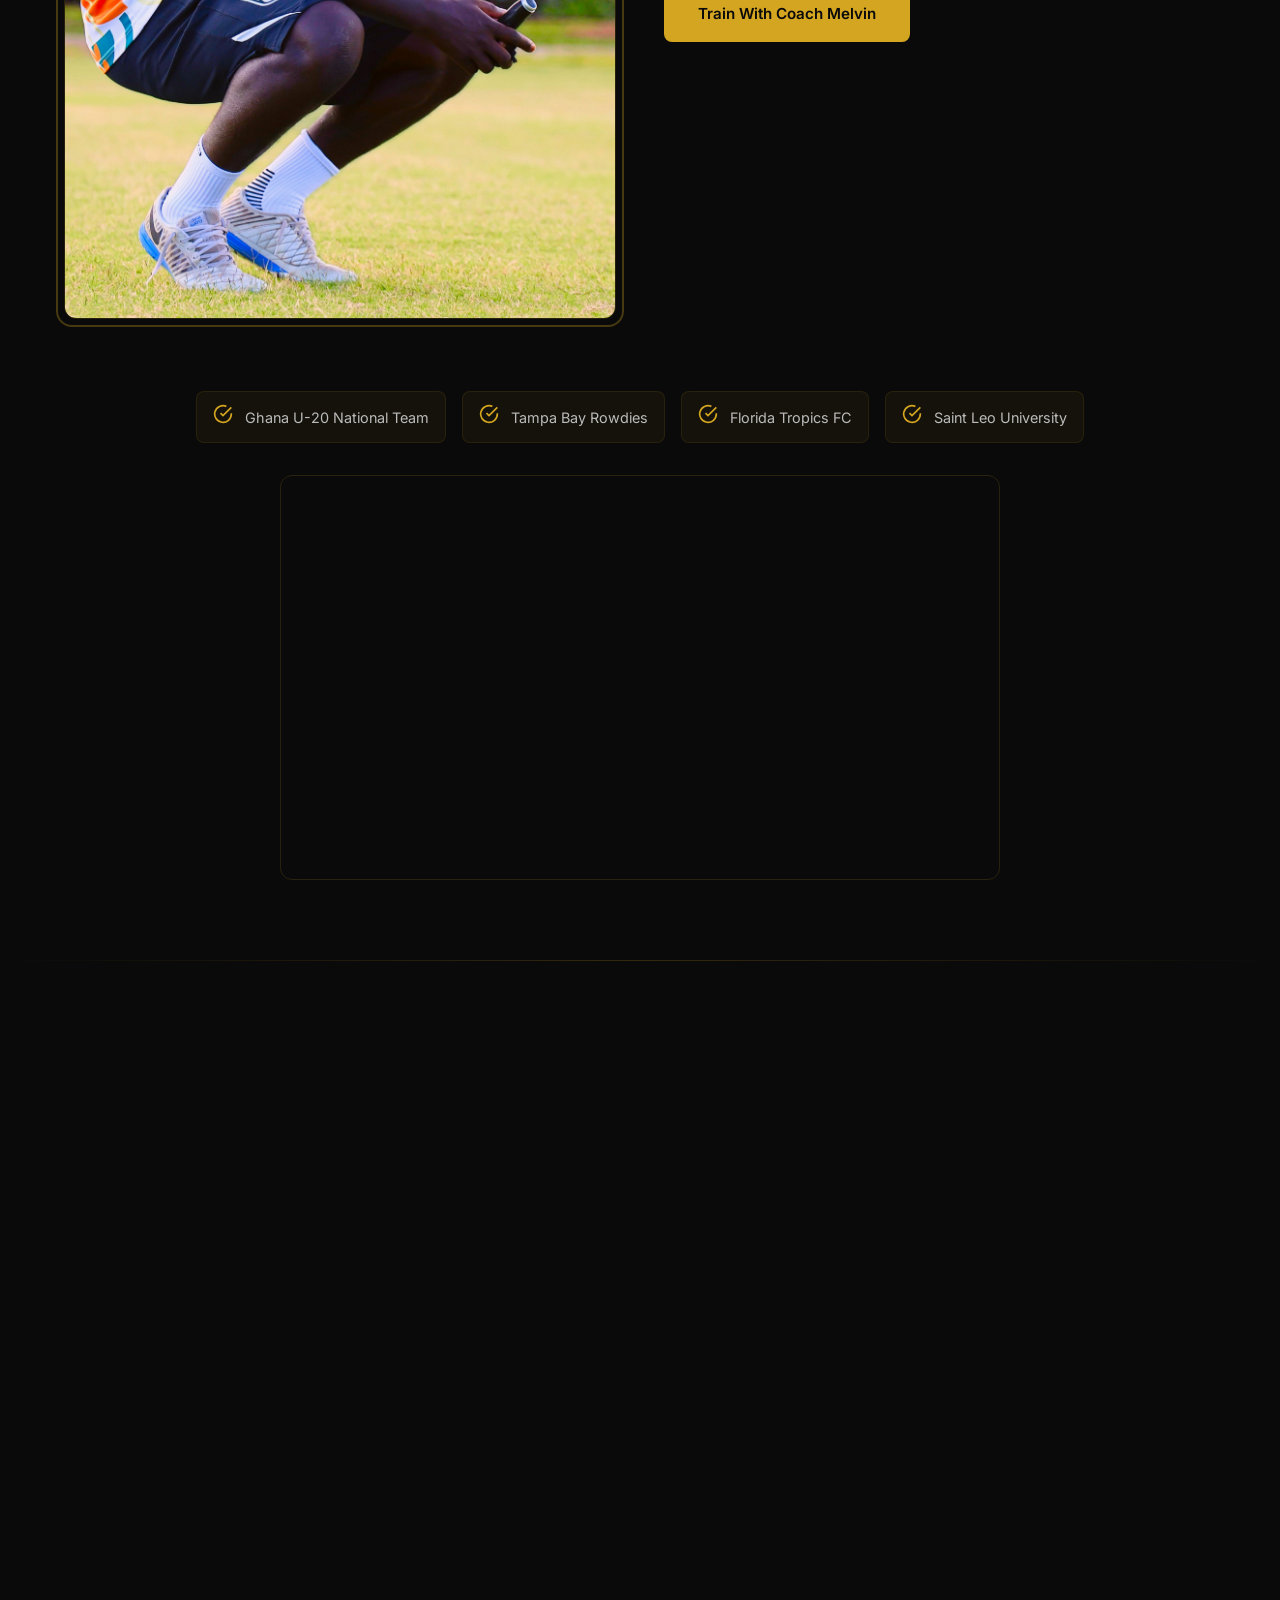
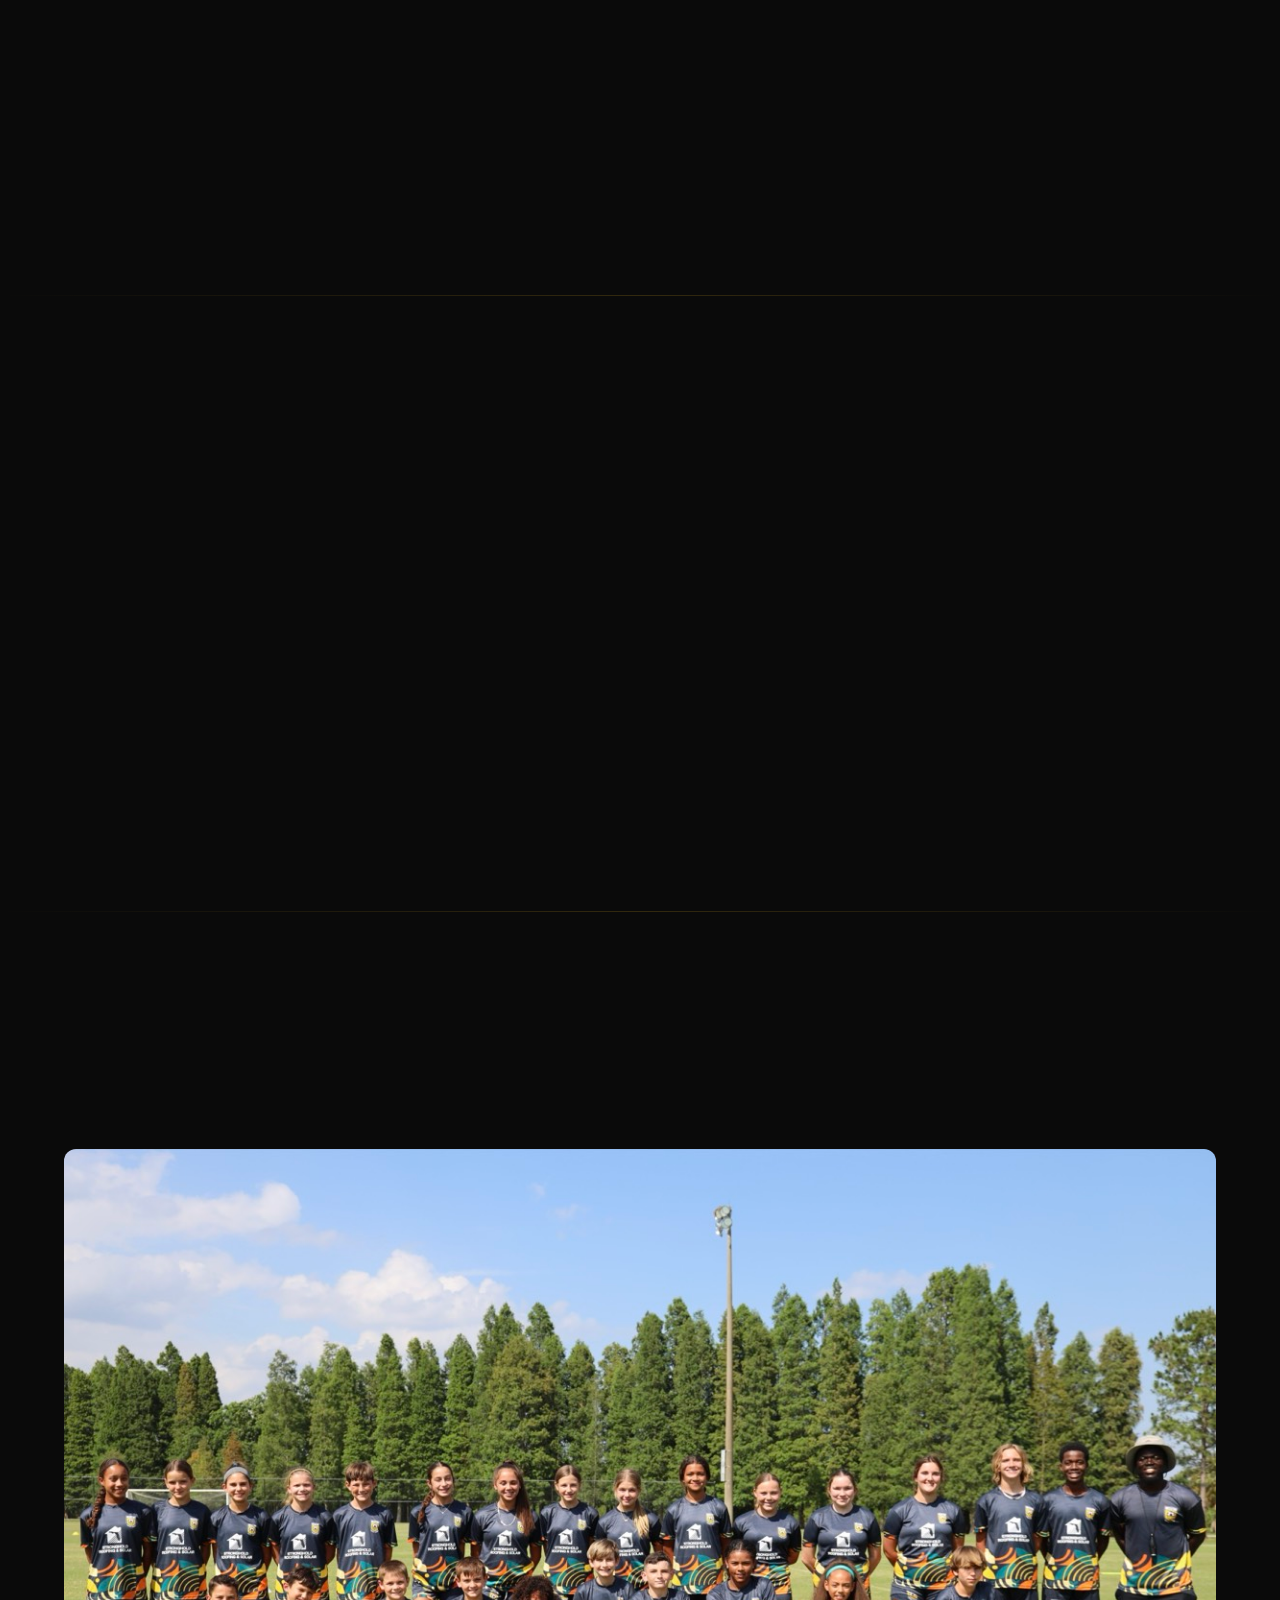
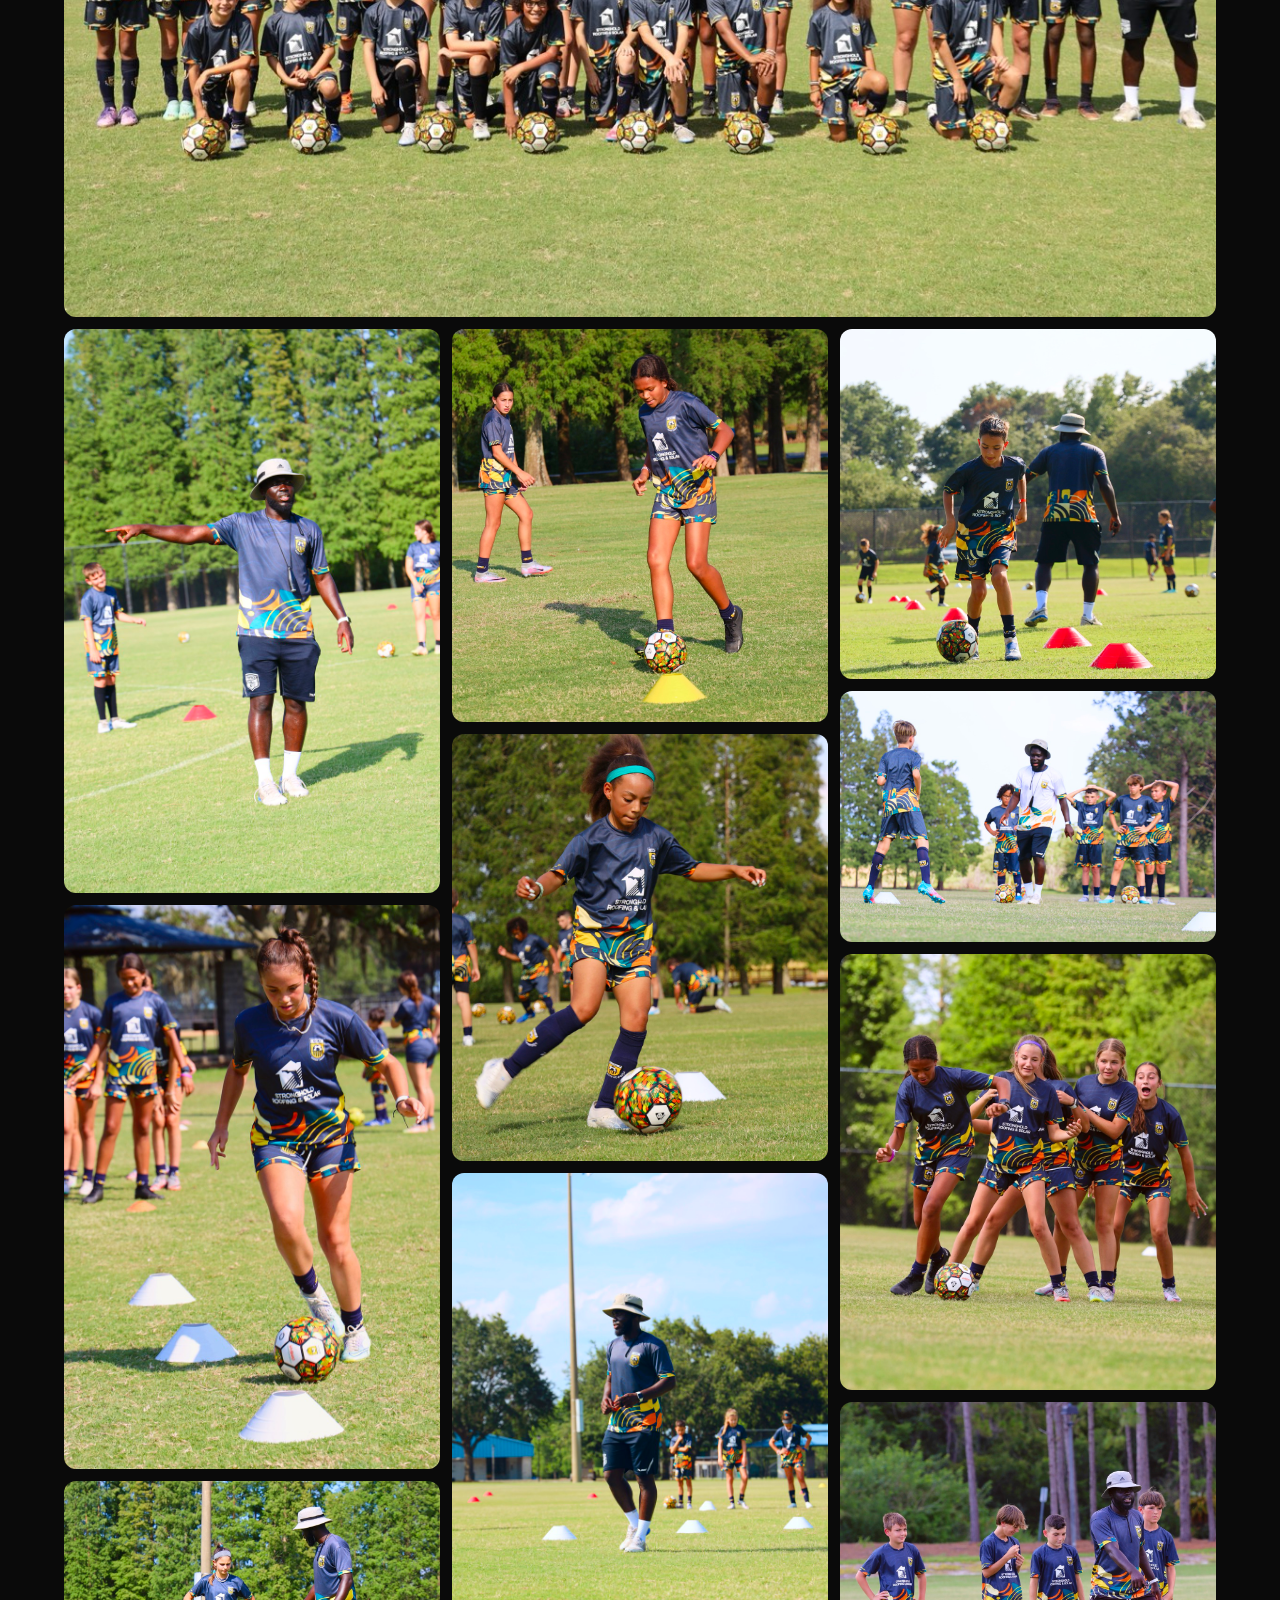
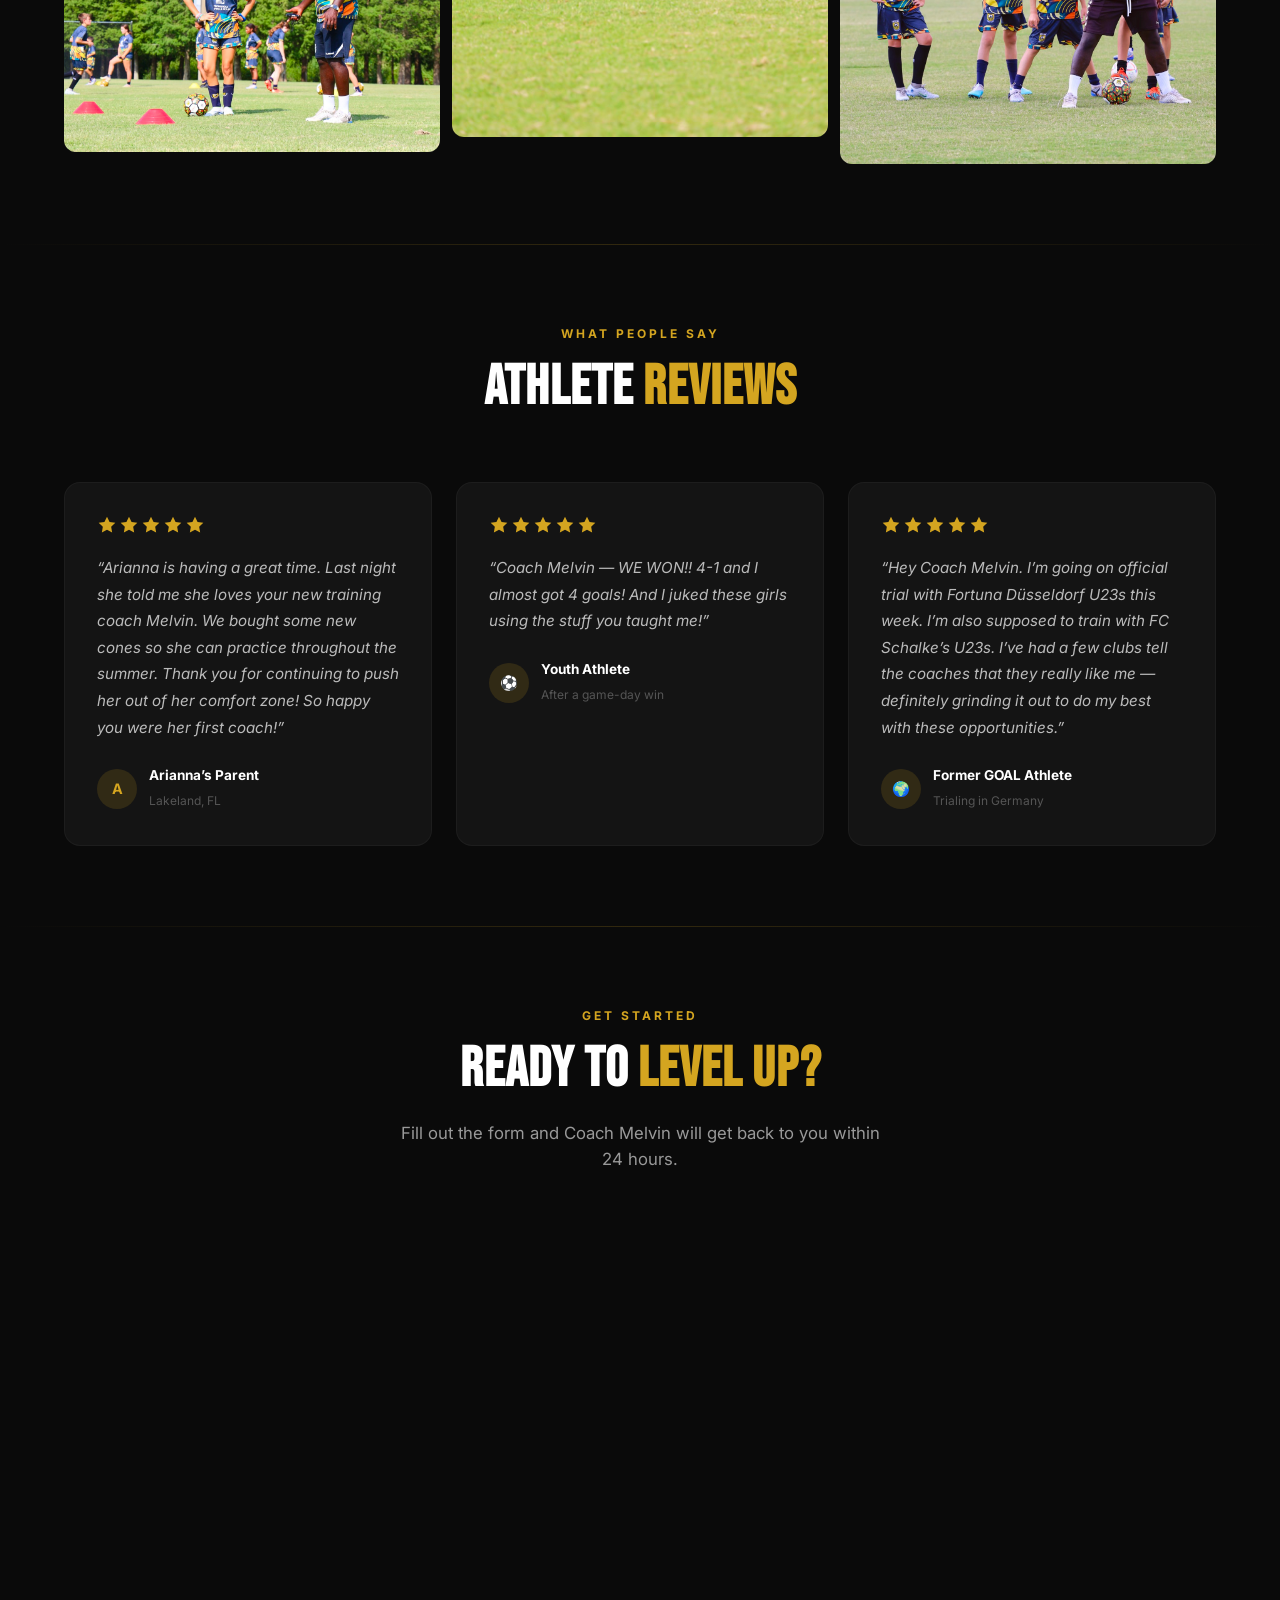
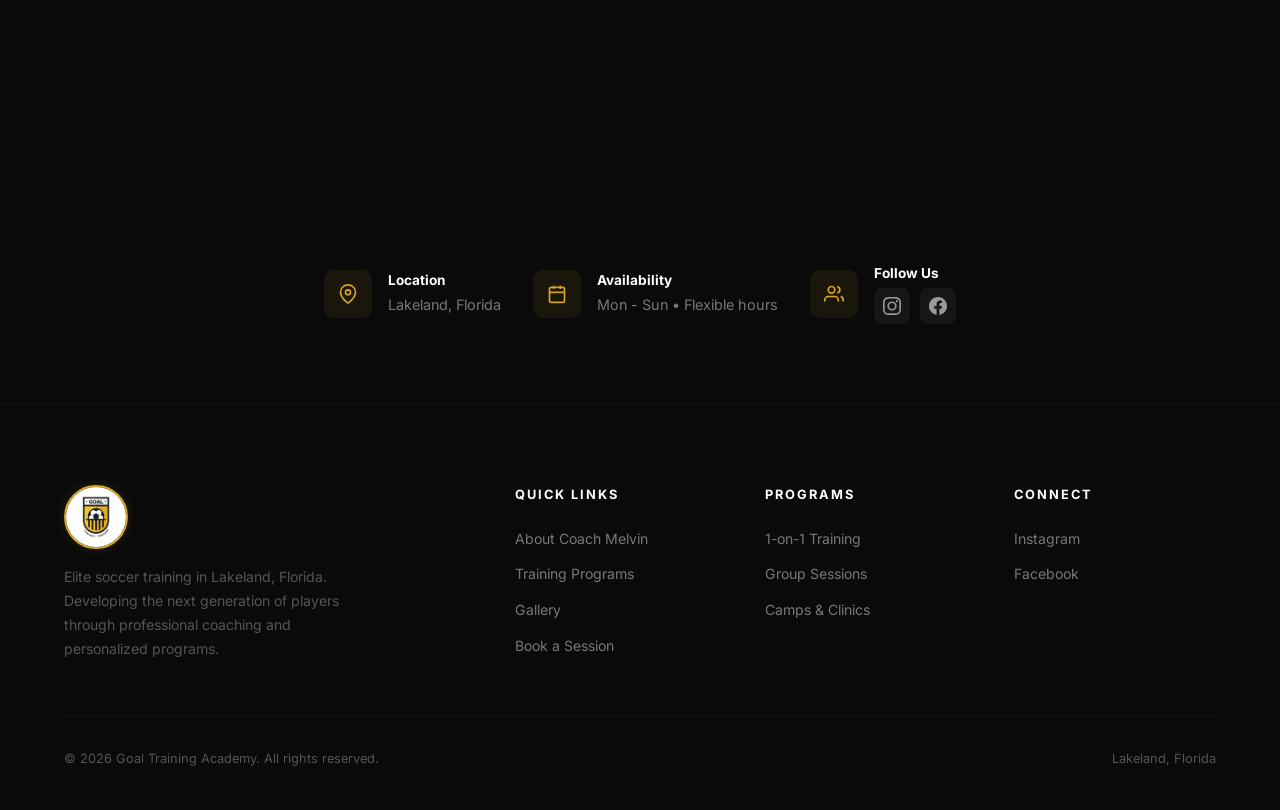
==== commit 4f3b0938: "Switch to FormSubmit.co for contact form emails Netlify email notifications require Pro plan. Using " ====
--- a/index.html
+++ b/index.html
@@ -395,9 +395,12 @@
       </div>
       <div class="contact__grid">
         <div class="contact__form-wrapper">
-          <form class="contact__form" id="contactForm" name="booking" method="POST" data-netlify="true" netlify-honeypot="bot-field">
-            <input type="hidden" name="form-name" value="booking">
-            <p style="display:none"><input name="bot-field"></p>
+          <form class="contact__form" id="contactForm" action="https://formsubmit.co/melvinboateng@yahoo.com" method="POST">
+            <input type="hidden" name="_subject" value="New Booking Request - Goal Training Academy">
+            <input type="hidden" name="_captcha" value="false">
+            <input type="hidden" name="_template" value="table">
+            <input type="hidden" name="_next" value="https://goaltrainingacademy.netlify.app/#contact">
+            <input type="text" name="_honey" style="display:none">
 
             <div class="form-group">
               <label for="name">Full Name</label>
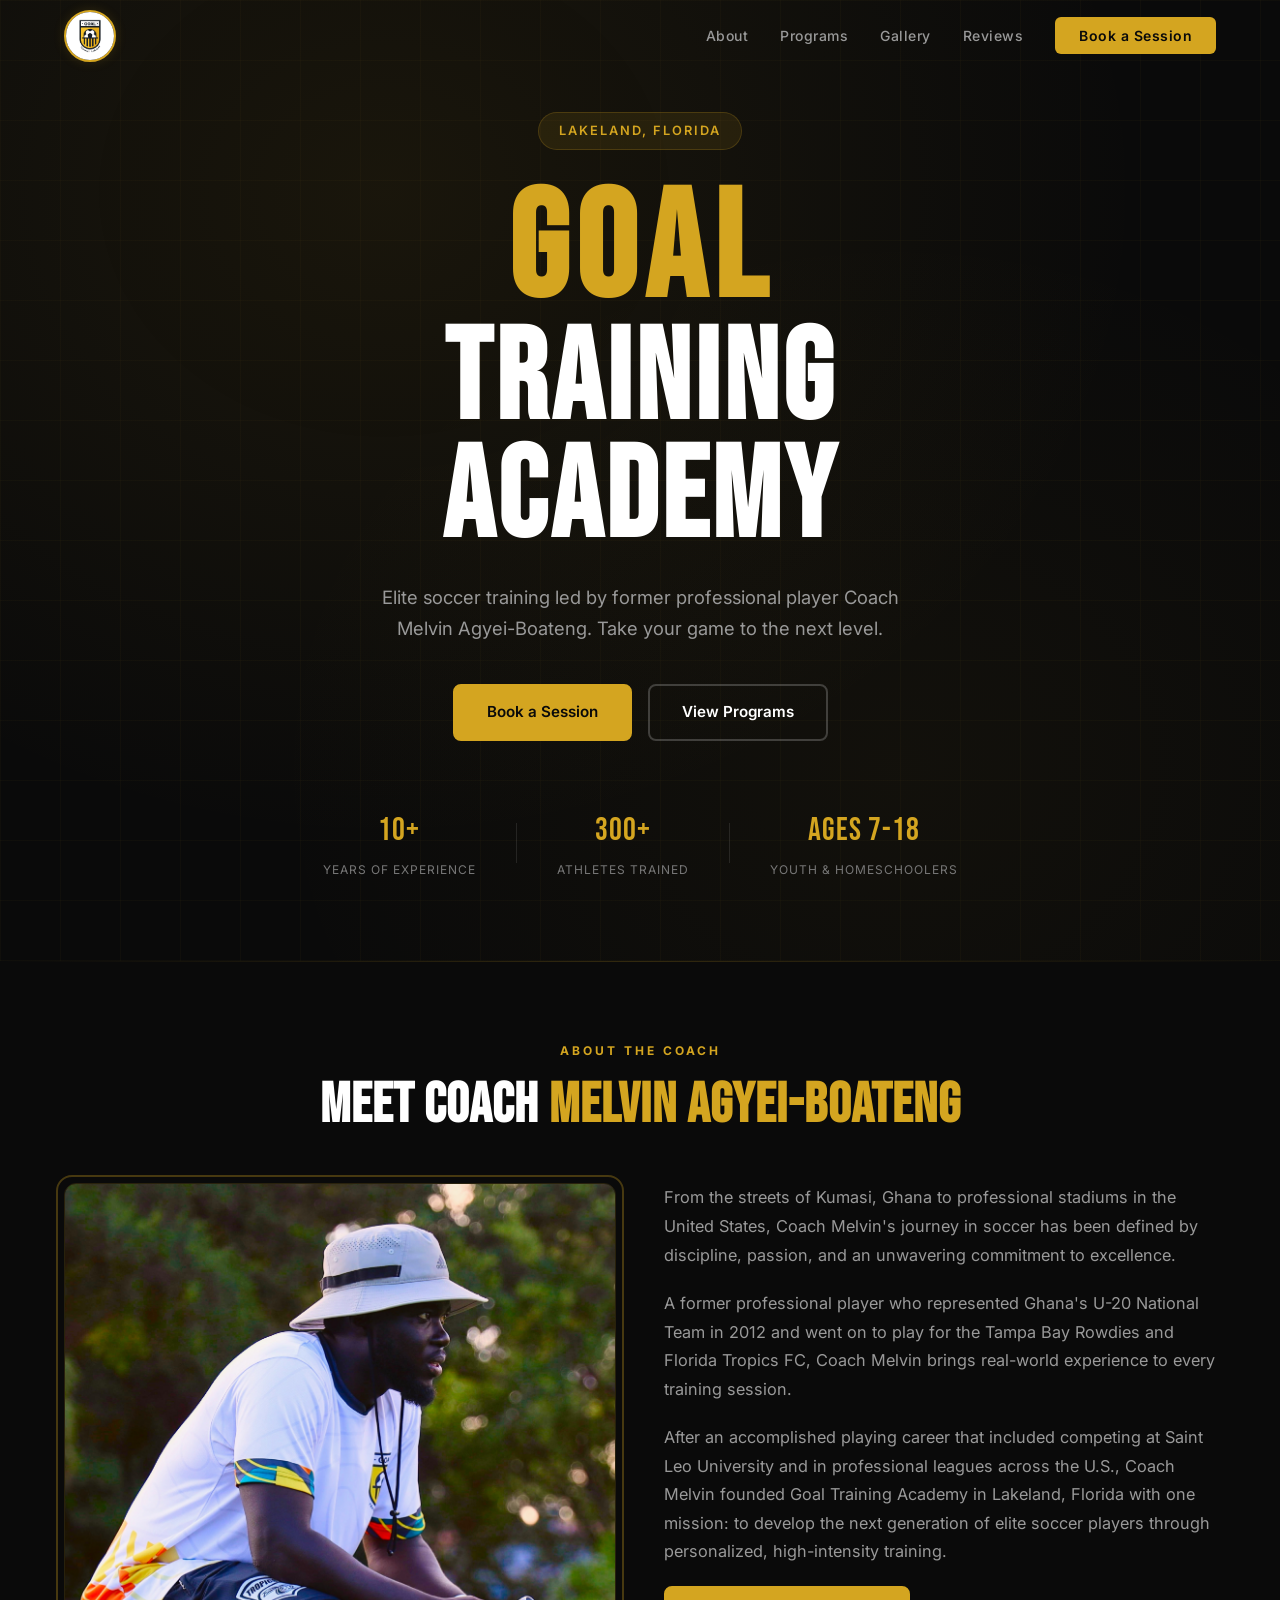
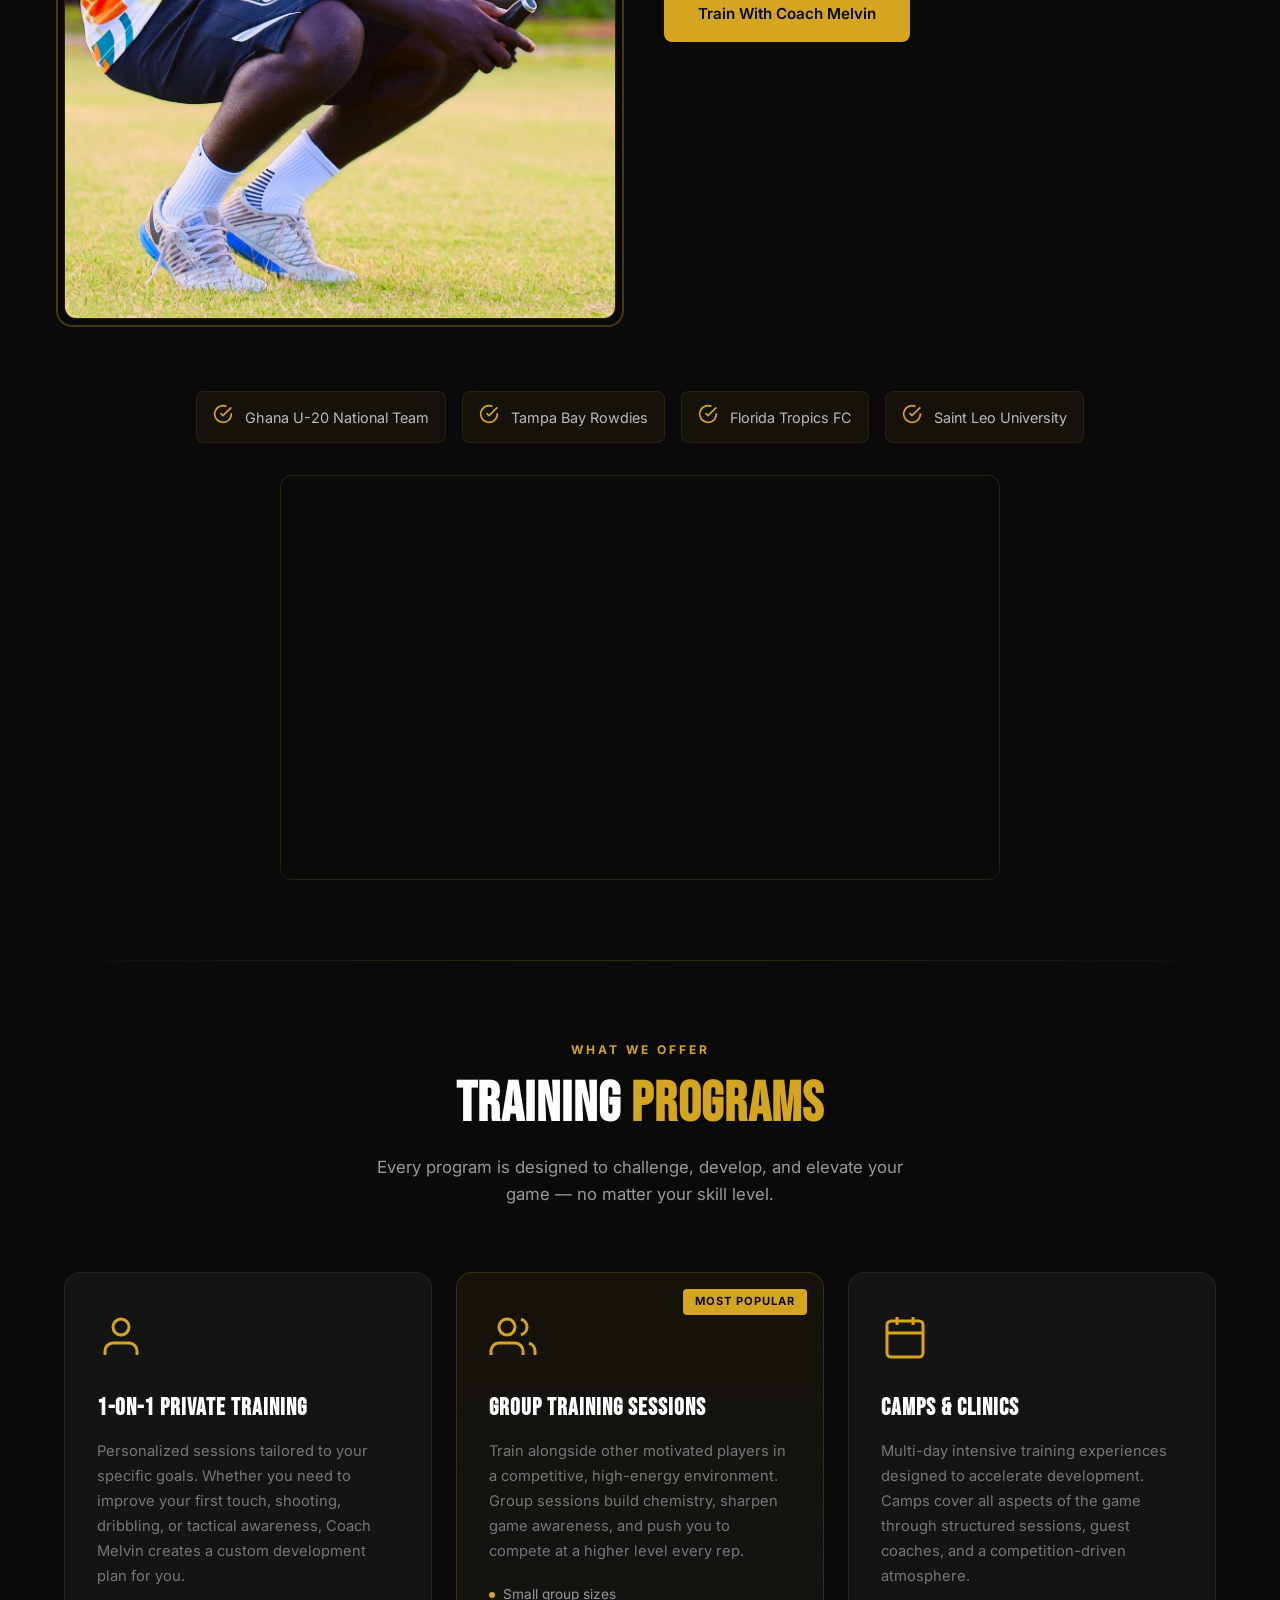
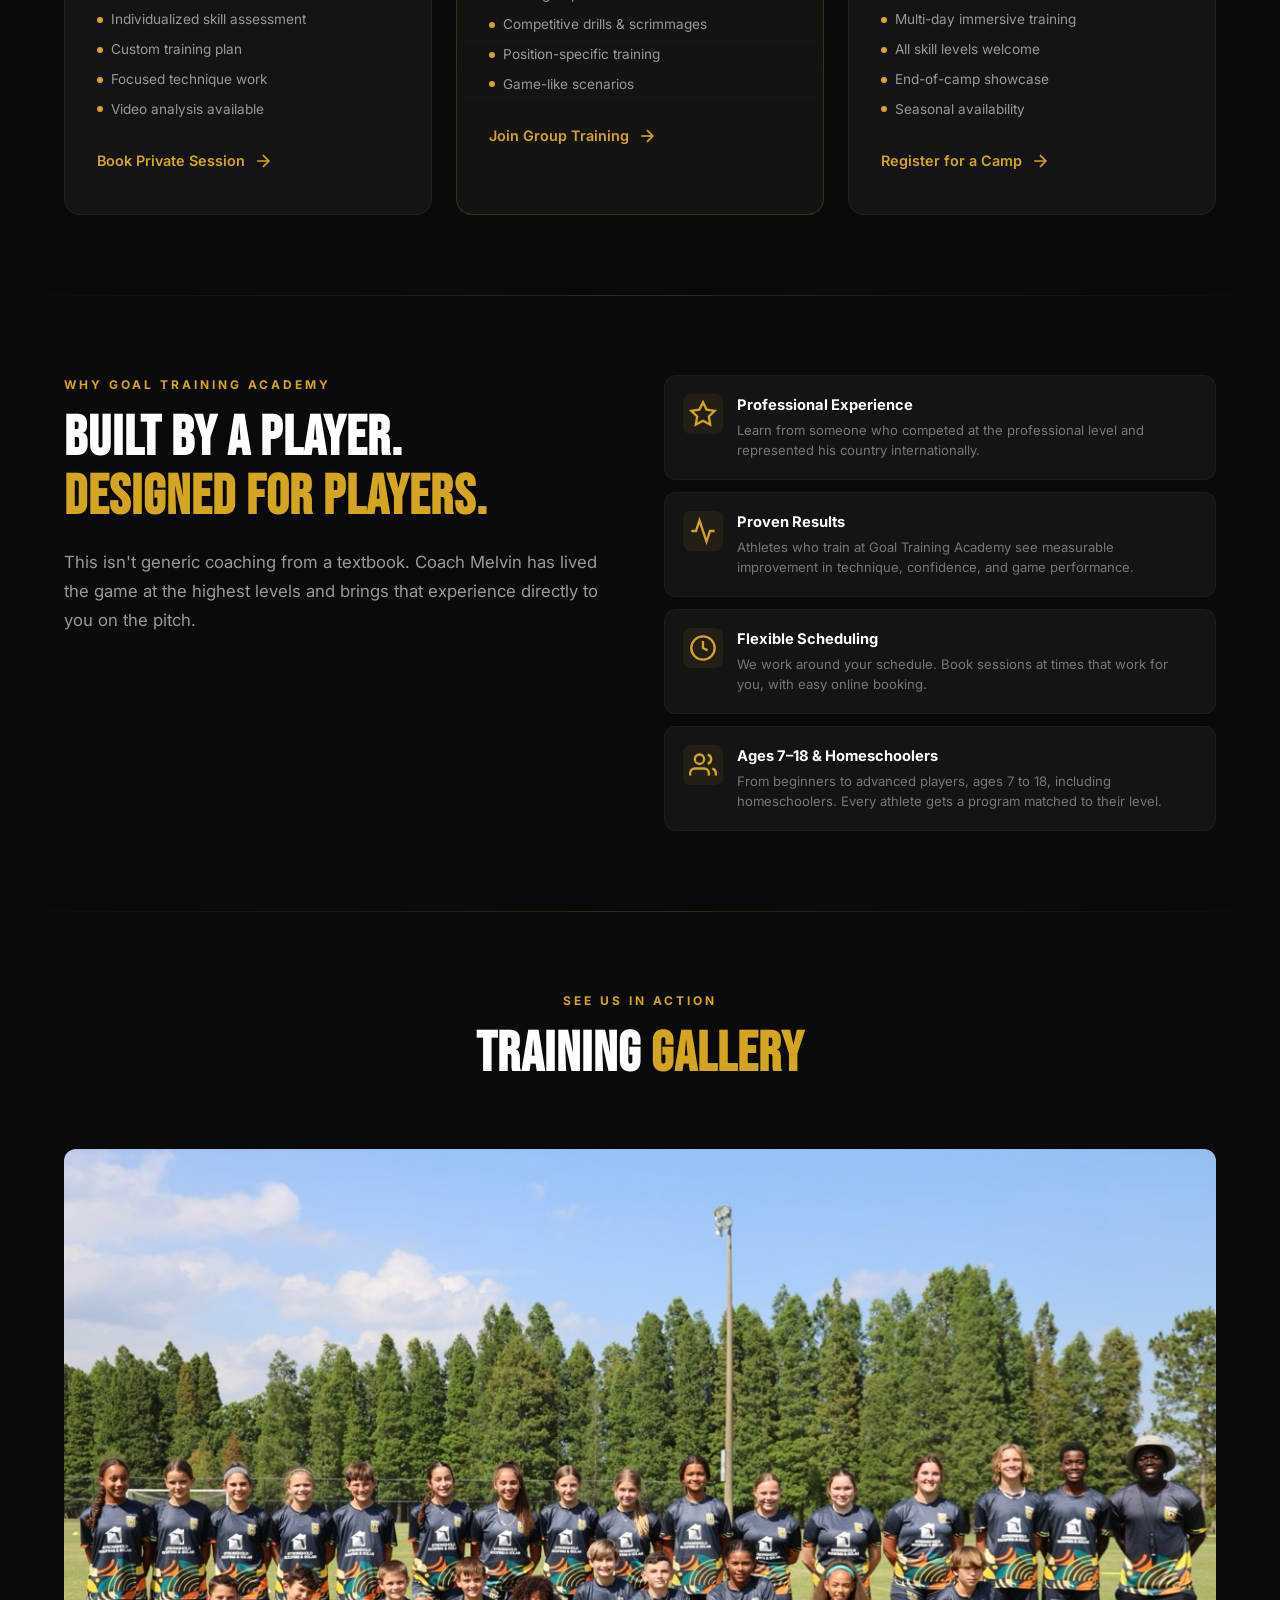
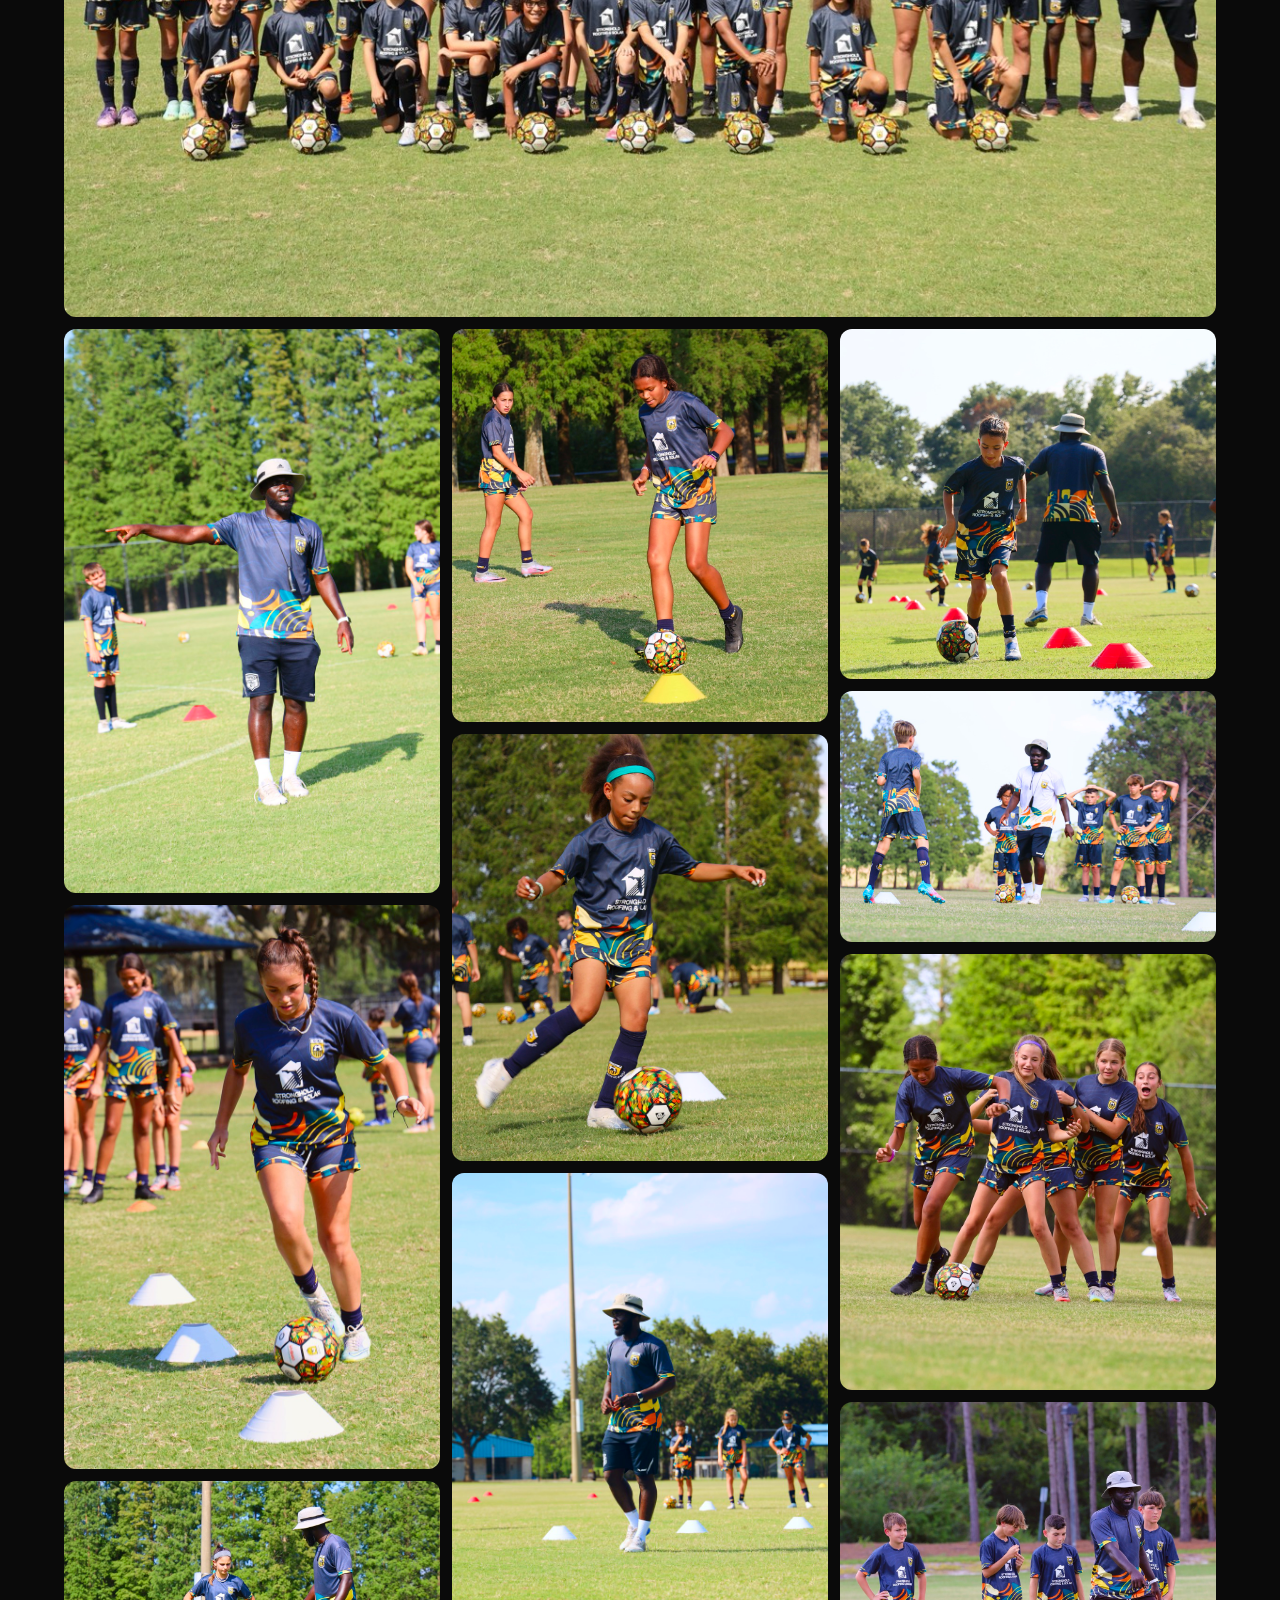
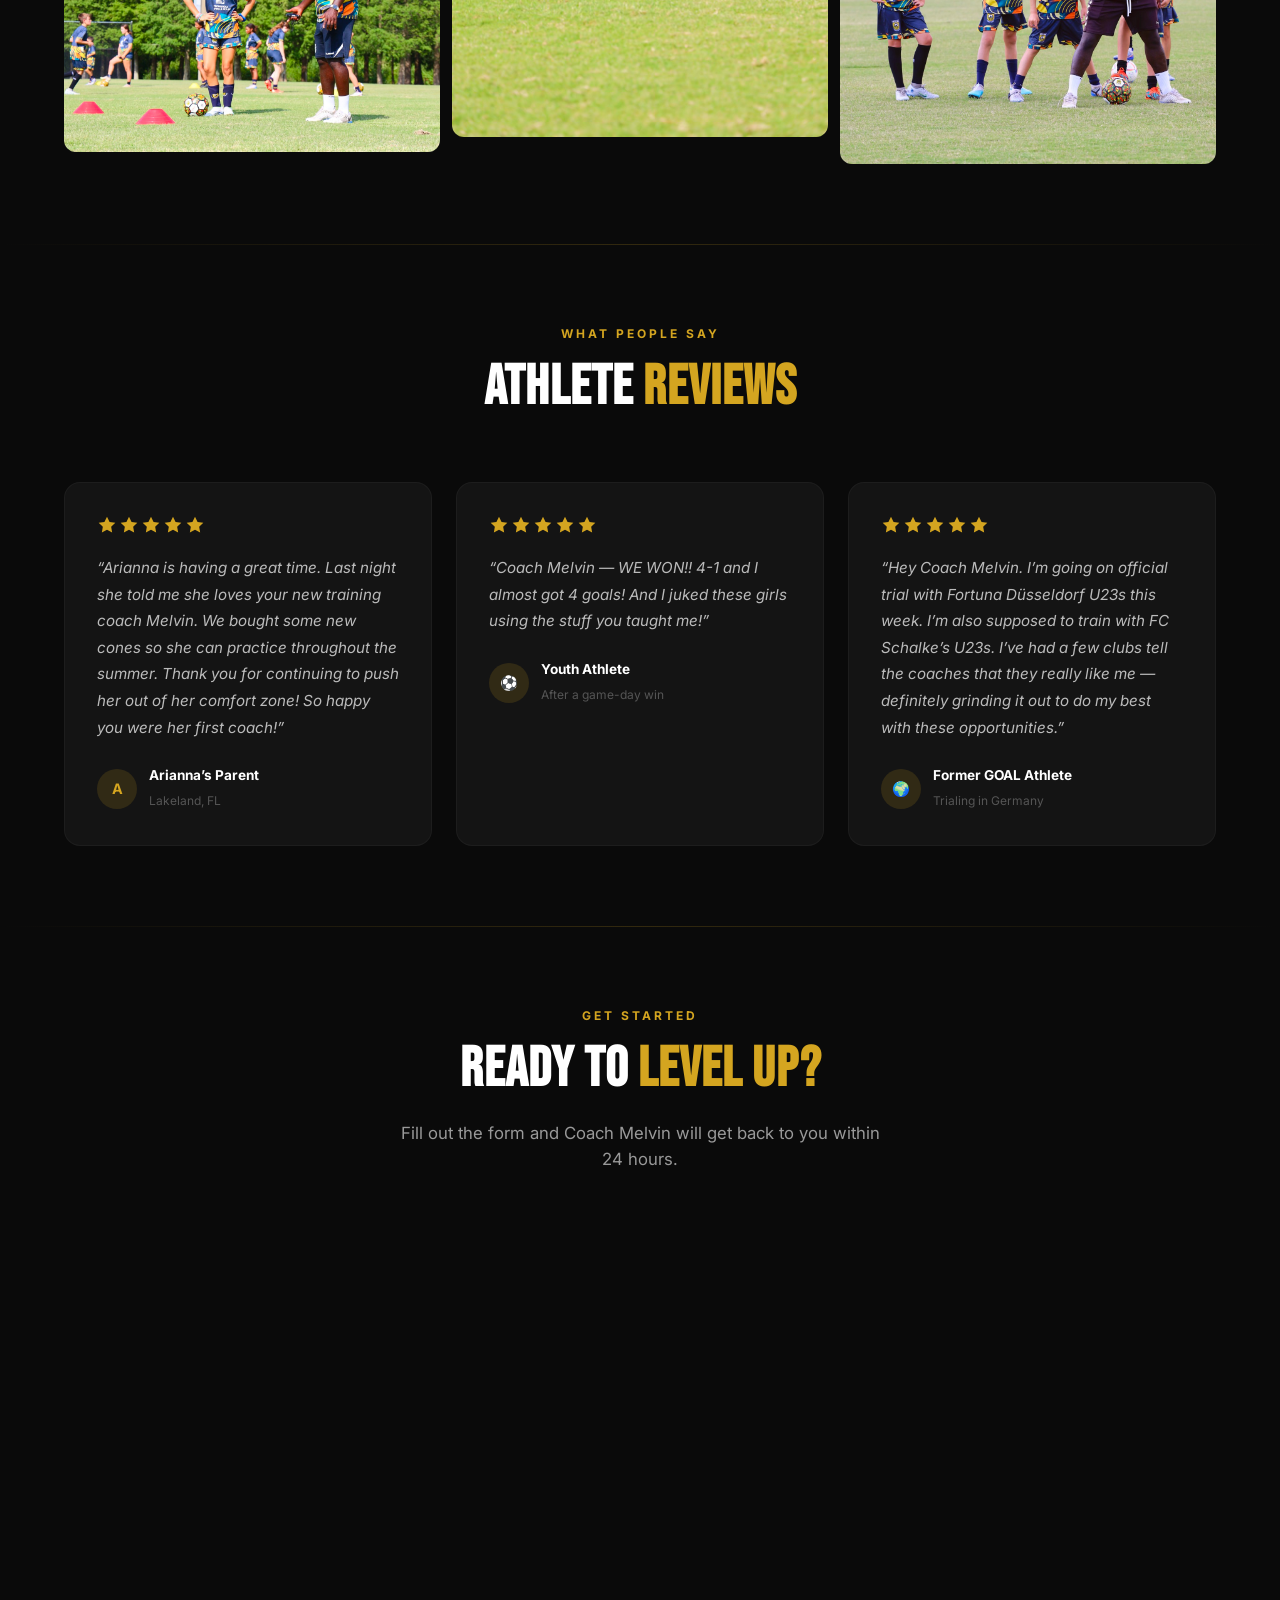
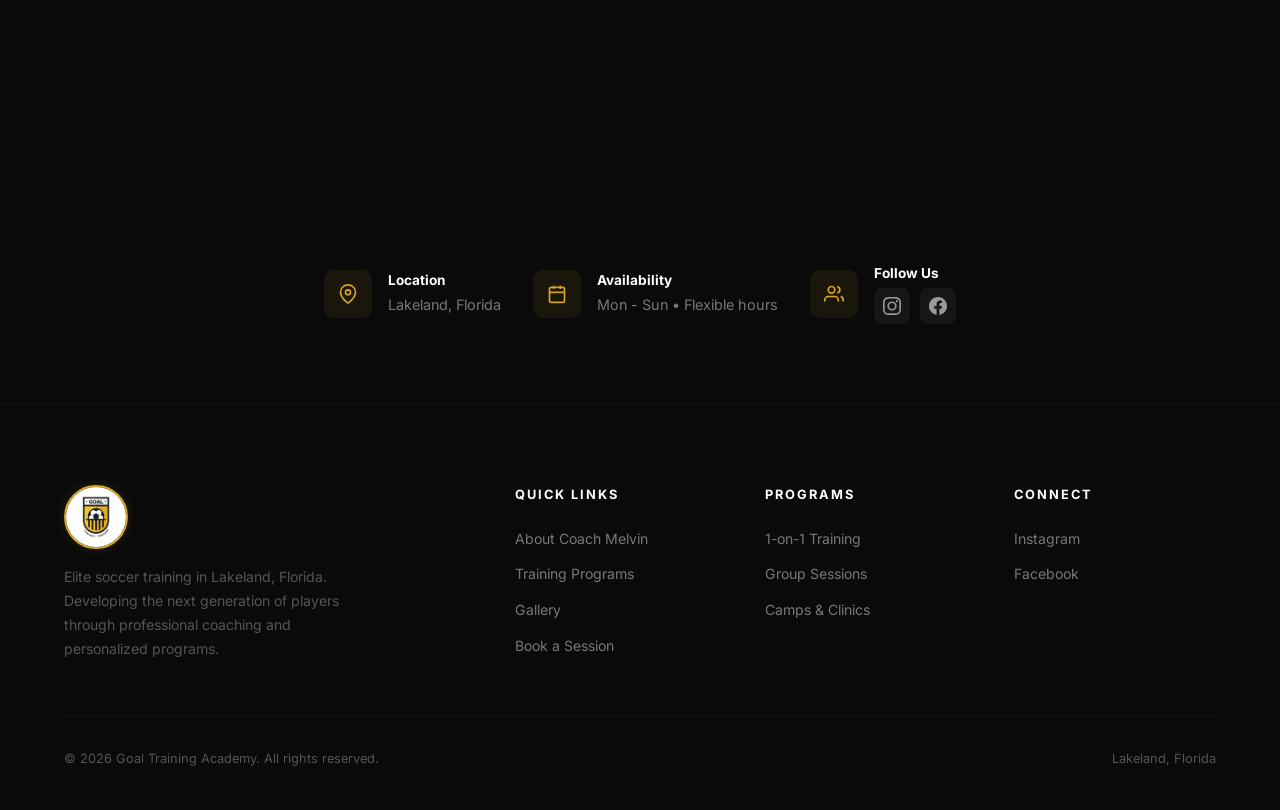
==== commit e735036e: "Make phone and player age required on booking form All fields except message are now required before" ====
--- a/index.html
+++ b/index.html
@@ -412,7 +412,7 @@
             </div>
             <div class="form-group">
               <label for="phone">Phone</label>
-              <input type="tel" id="phone" name="phone" placeholder="(555) 123-4567">
+              <input type="tel" id="phone" name="phone" placeholder="(555) 123-4567" required>
             </div>
             <div class="form-group">
               <label for="program">Program Interest</label>
@@ -426,7 +426,7 @@
             </div>
             <div class="form-group">
               <label for="player-age">Player Age</label>
-              <select id="player-age" name="player_age">
+              <select id="player-age" name="player_age" required>
                 <option value="" disabled selected>Select age range</option>
                 <option value="7-9">7 - 9</option>
                 <option value="10-13">10 - 13</option>
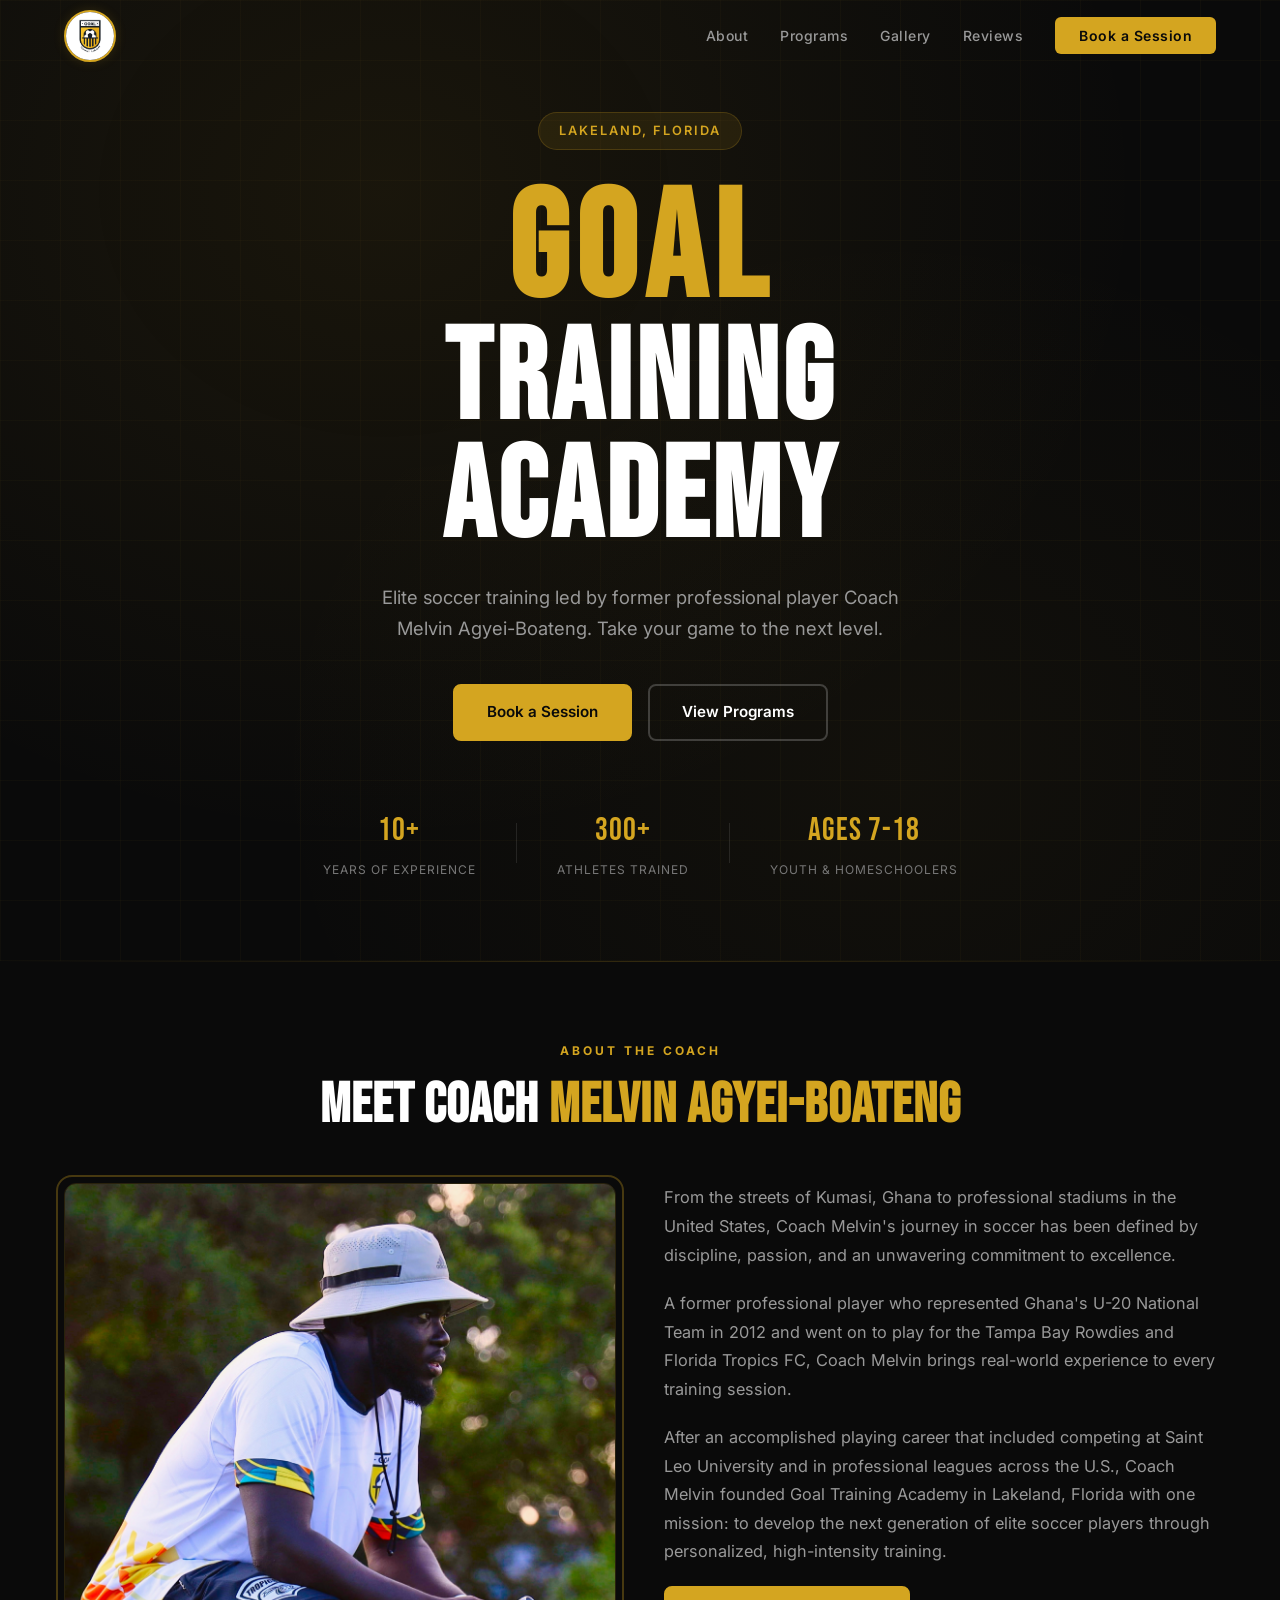
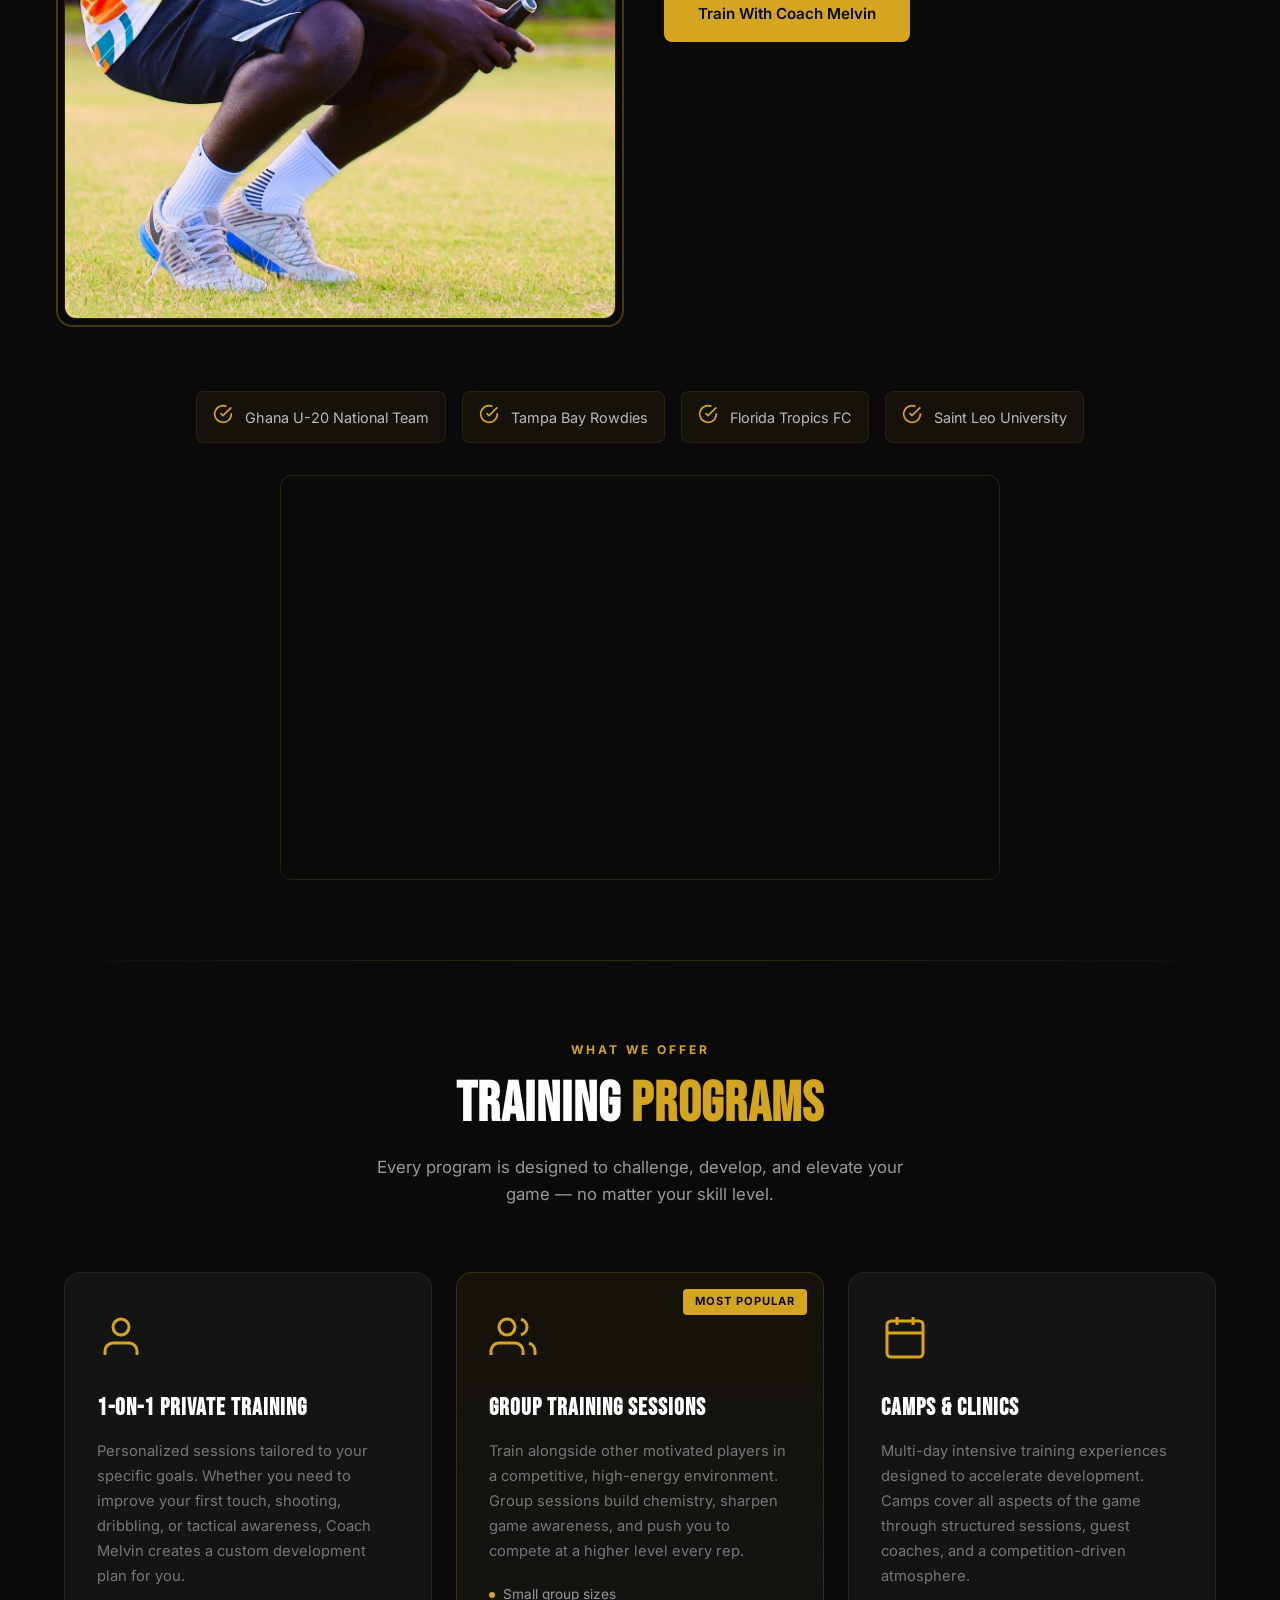
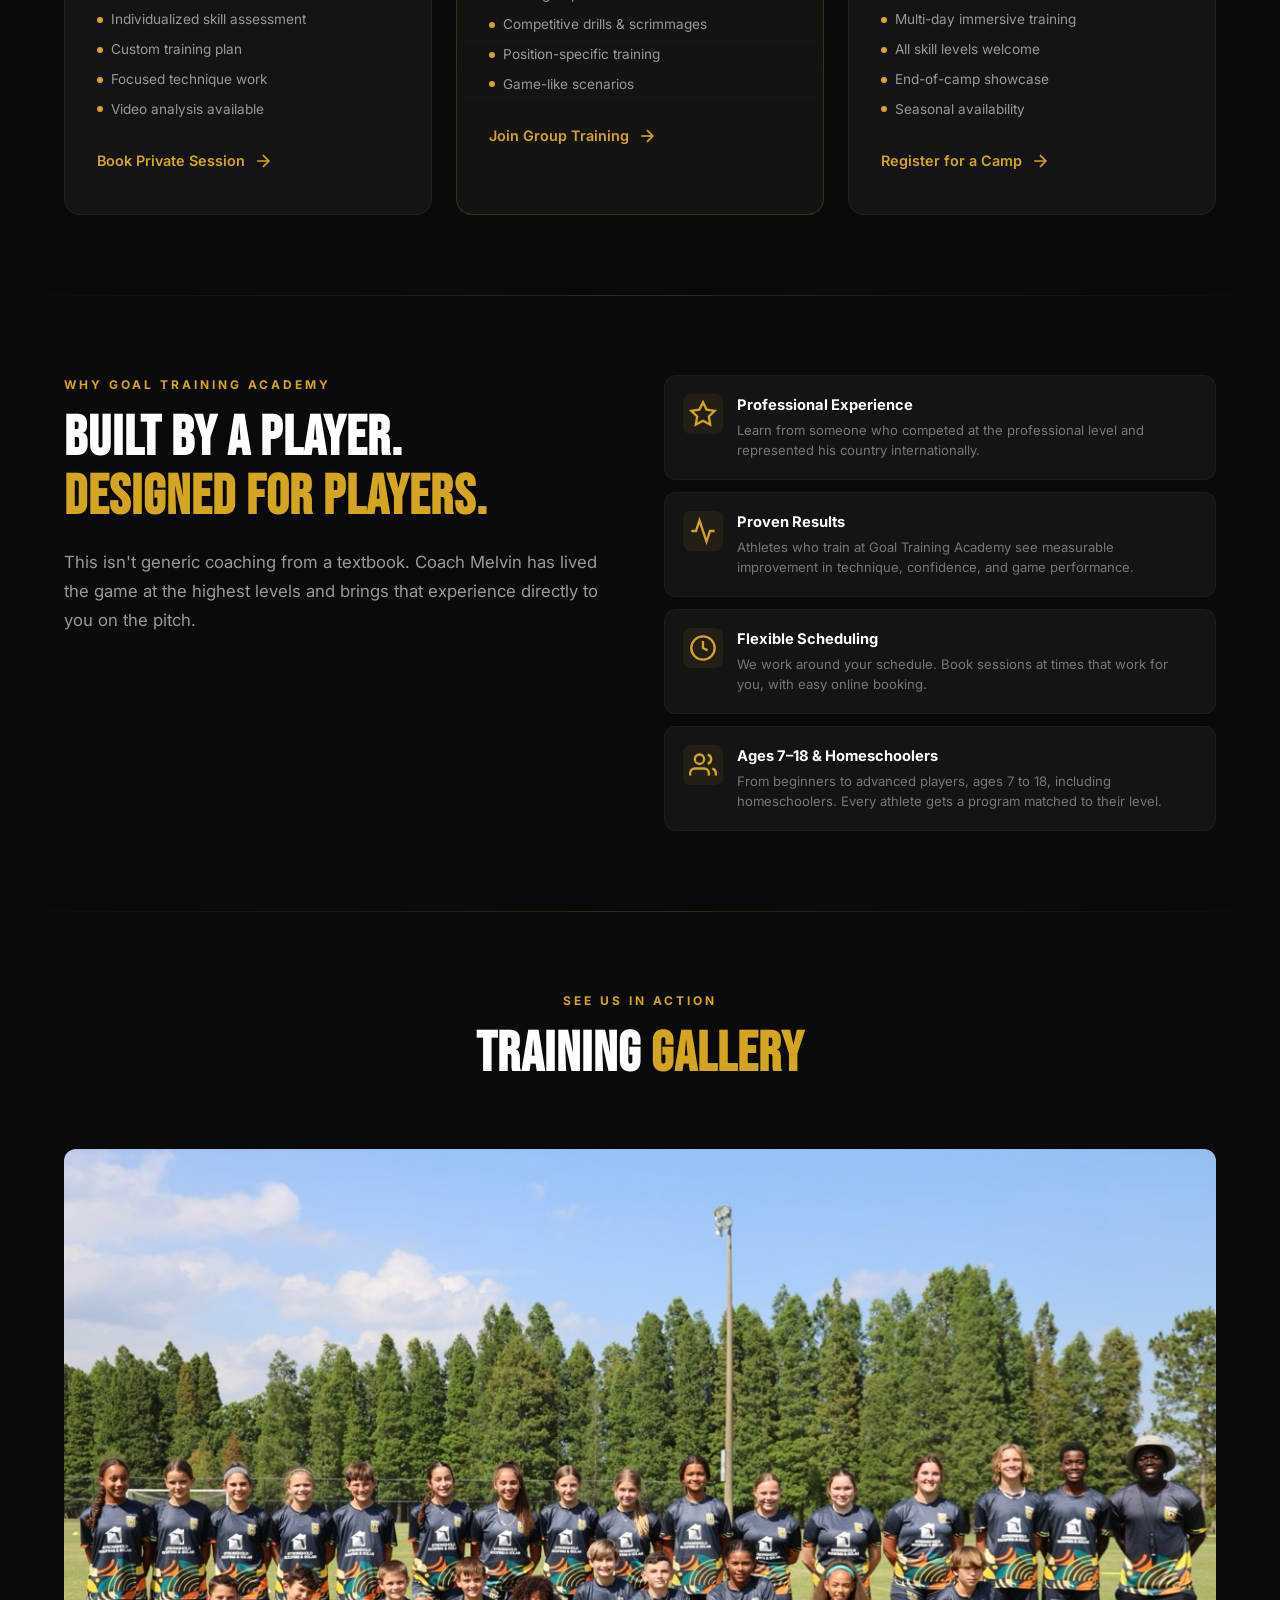
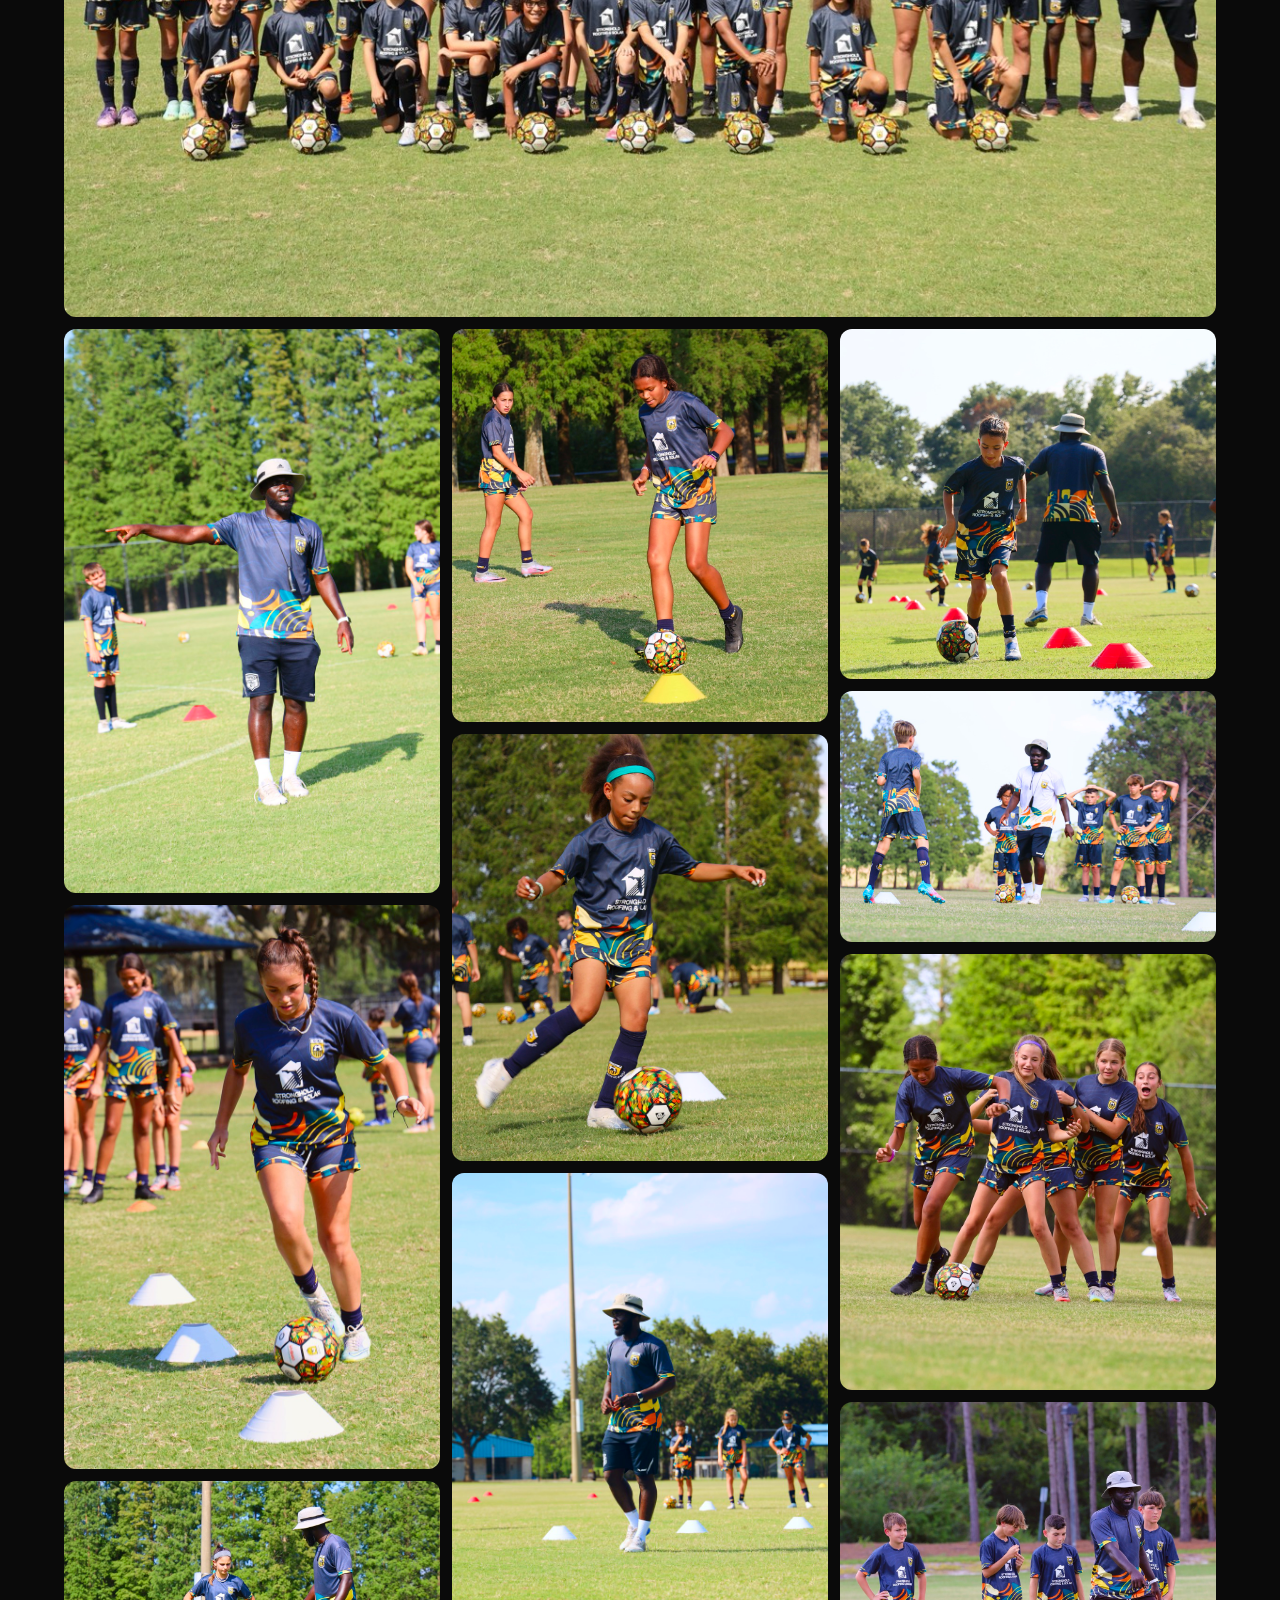
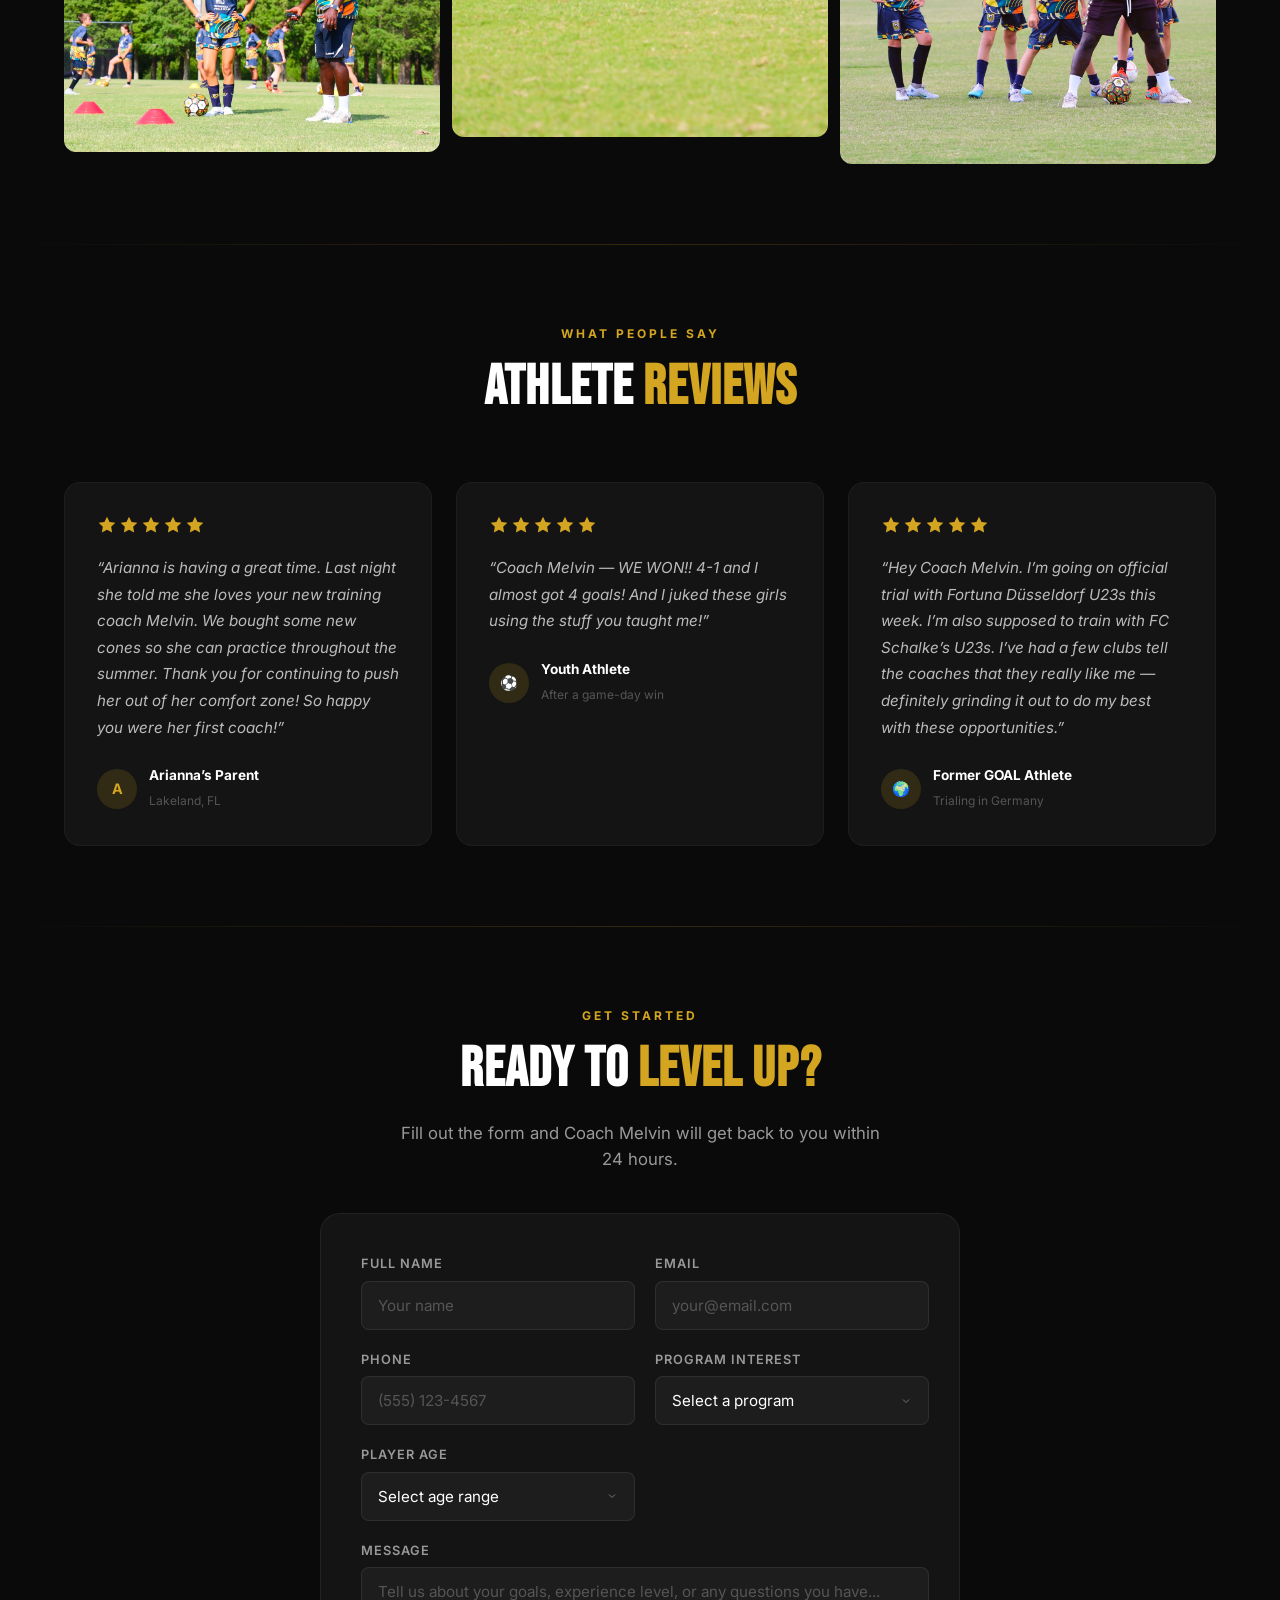
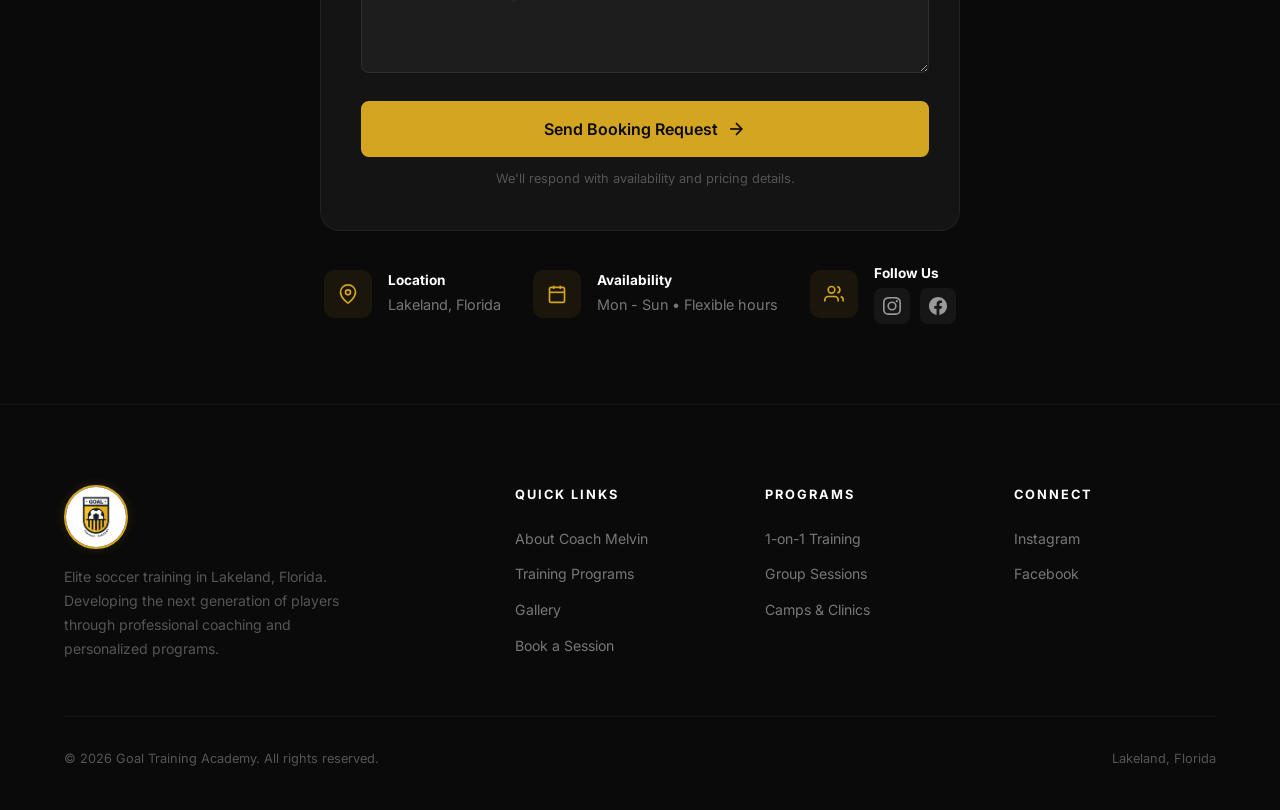
==== commit 1b76b782: "Fix nav scroll landing on wrong section + add smooth scrolling - Add width/height attributes to all " ====
--- a/index.html
+++ b/index.html
@@ -276,43 +276,43 @@
         <h2 class="section-title">Training <span class="text-gold">Gallery</span></h2>
       </div>
       <div class="gallery__hero">
-        <img src="gallery/4Q9A0932.jpg" alt="Goal Training Academy full team photo" loading="lazy">
+        <img src="gallery/4Q9A0932.jpg" alt="Goal Training Academy full team photo" width="1200" height="800" loading="lazy">
       </div>
       <div class="gallery__grid">
         <div class="gallery__col">
           <div class="gallery__item">
-            <img src="gallery/IMG_8604.jpg" alt="Coach Melvin directing players during training" loading="lazy">
-          </div>
-          <div class="gallery__item">
-            <img src="gallery/IMG_8830.jpg" alt="Player dribbling through cones during training session" loading="lazy">
-          </div>
-          <div class="gallery__item">
-            <img src="gallery/IMG_8606.jpg" alt="Player working on ball control with Coach Melvin" loading="lazy">
+            <img src="gallery/IMG_8604.jpg" alt="Coach Melvin directing players during training" width="800" height="1200" loading="lazy">
+          </div>
+          <div class="gallery__item">
+            <img src="gallery/IMG_8830.jpg" alt="Player dribbling through cones during training session" width="800" height="1200" loading="lazy">
+          </div>
+          <div class="gallery__item">
+            <img src="gallery/IMG_8606.jpg" alt="Player working on ball control with Coach Melvin" width="1200" height="867" loading="lazy">
           </div>
         </div>
         <div class="gallery__col">
           <div class="gallery__item">
-            <img src="gallery/IMG_8680.jpg" alt="Athletes practicing ball control through cone drills" loading="lazy">
-          </div>
-          <div class="gallery__item">
-            <img src="gallery/IMG_8733.jpg" alt="Young athlete kicking the ball during training" loading="lazy">
-          </div>
-          <div class="gallery__item">
-            <img src="gallery/IMG_8603.jpg" alt="Coach Melvin on the training field with cones" loading="lazy">
+            <img src="gallery/IMG_8680.jpg" alt="Athletes practicing ball control through cone drills" width="1147" height="1200" loading="lazy">
+          </div>
+          <div class="gallery__item">
+            <img src="gallery/IMG_8733.jpg" alt="Young athlete kicking the ball during training" width="1056" height="1200" loading="lazy">
+          </div>
+          <div class="gallery__item">
+            <img src="gallery/IMG_8603.jpg" alt="Coach Melvin on the training field with cones" width="800" height="1200" loading="lazy">
           </div>
         </div>
         <div class="gallery__col">
           <div class="gallery__item">
-            <img src="gallery/IMG_8605.jpg" alt="Youth player practicing cone drills with Coach Melvin" loading="lazy">
-          </div>
-          <div class="gallery__item">
-            <img src="gallery/IMG_8740.jpg" alt="Coach Melvin leading a group drill session" loading="lazy">
-          </div>
-          <div class="gallery__item">
-            <img src="gallery/IMG_8877.jpg" alt="Girls competing for the ball during training" loading="lazy">
-          </div>
-          <div class="gallery__item">
-            <img src="gallery/IMG_8876.jpg" alt="Coach Melvin demonstrating technique to players" loading="lazy">
+            <img src="gallery/IMG_8605.jpg" alt="Youth player practicing cone drills with Coach Melvin" width="1200" height="1119" loading="lazy">
+          </div>
+          <div class="gallery__item">
+            <img src="gallery/IMG_8740.jpg" alt="Coach Melvin leading a group drill session" width="1200" height="800" loading="lazy">
+          </div>
+          <div class="gallery__item">
+            <img src="gallery/IMG_8877.jpg" alt="Girls competing for the ball during training" width="1034" height="1200" loading="lazy">
+          </div>
+          <div class="gallery__item">
+            <img src="gallery/IMG_8876.jpg" alt="Coach Melvin demonstrating technique to players" width="1200" height="1155" loading="lazy">
           </div>
         </div>
       </div>
--- a/styles.css
+++ b/styles.css
@@ -32,7 +32,6 @@
 }
 
 html {
-  scroll-behavior: smooth;
   -webkit-font-smoothing: antialiased;
 }
 
@@ -1296,6 +1295,28 @@
     columns: 1;
   }
 
+  .about__credentials--row {
+    display: grid;
+    grid-template-columns: 1fr 1fr;
+    gap: 8px;
+    margin-top: 24px;
+  }
+
+  .about__credentials--row .about__credential {
+    padding: 8px 10px;
+    font-size: 0.78rem;
+    gap: 8px;
+  }
+
+  .about__credentials--row .about__credential-icon svg {
+    width: 16px;
+    height: 16px;
+  }
+
+  .about__video--full {
+    margin-top: 20px;
+  }
+
   .contact__sidebar {
     flex-direction: column;
     align-items: flex-start;
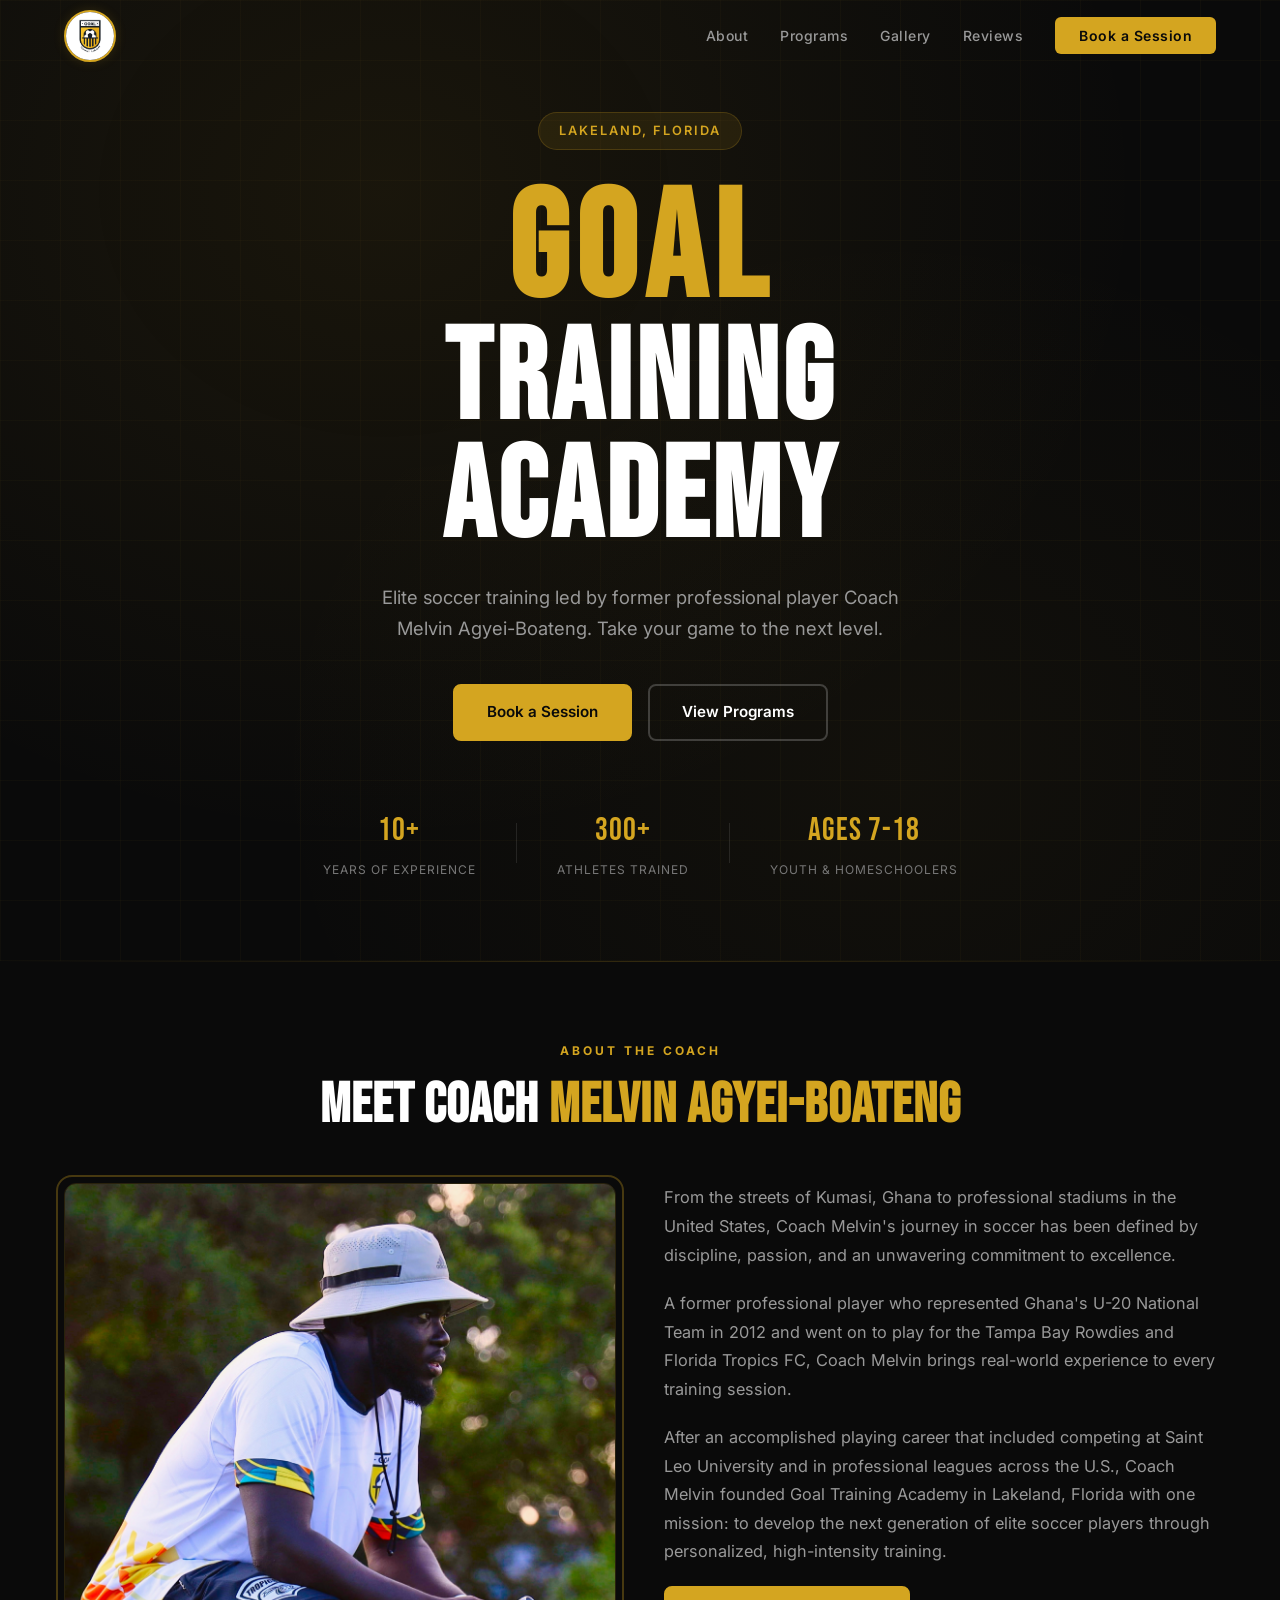
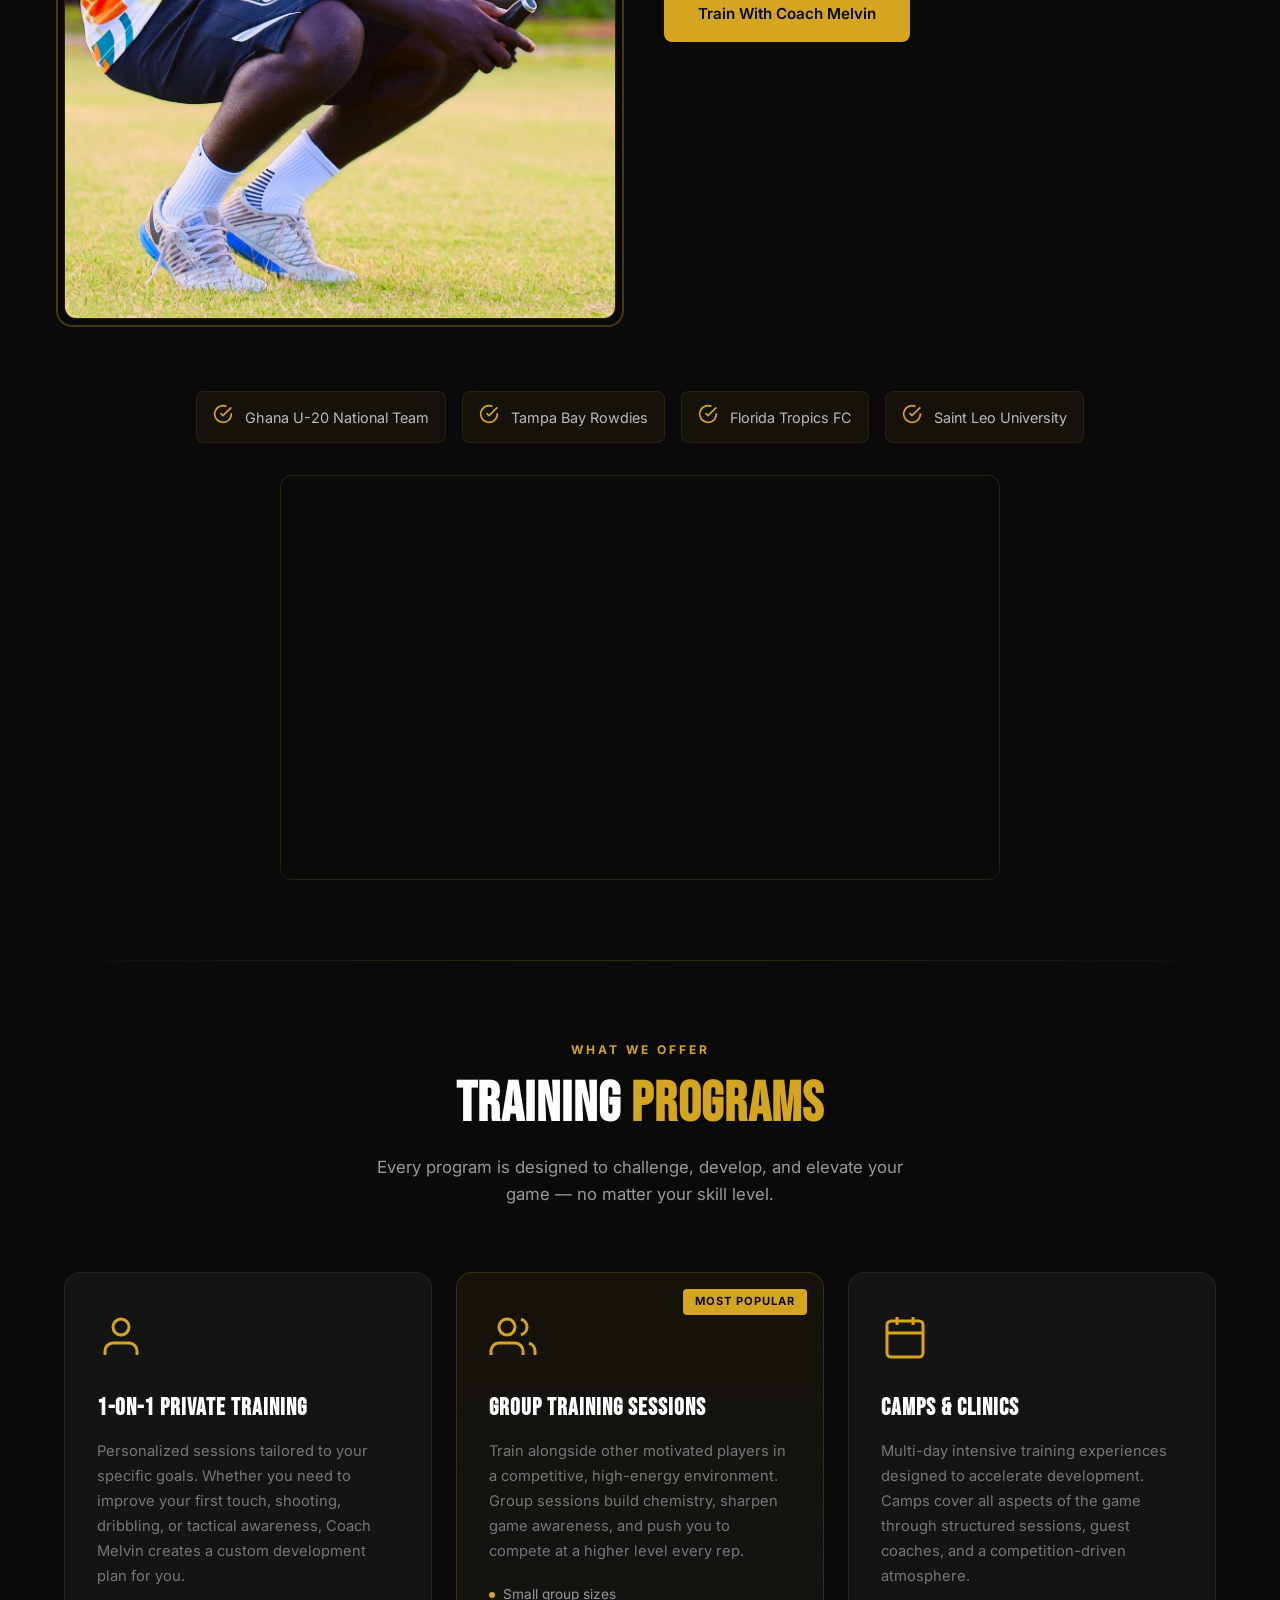
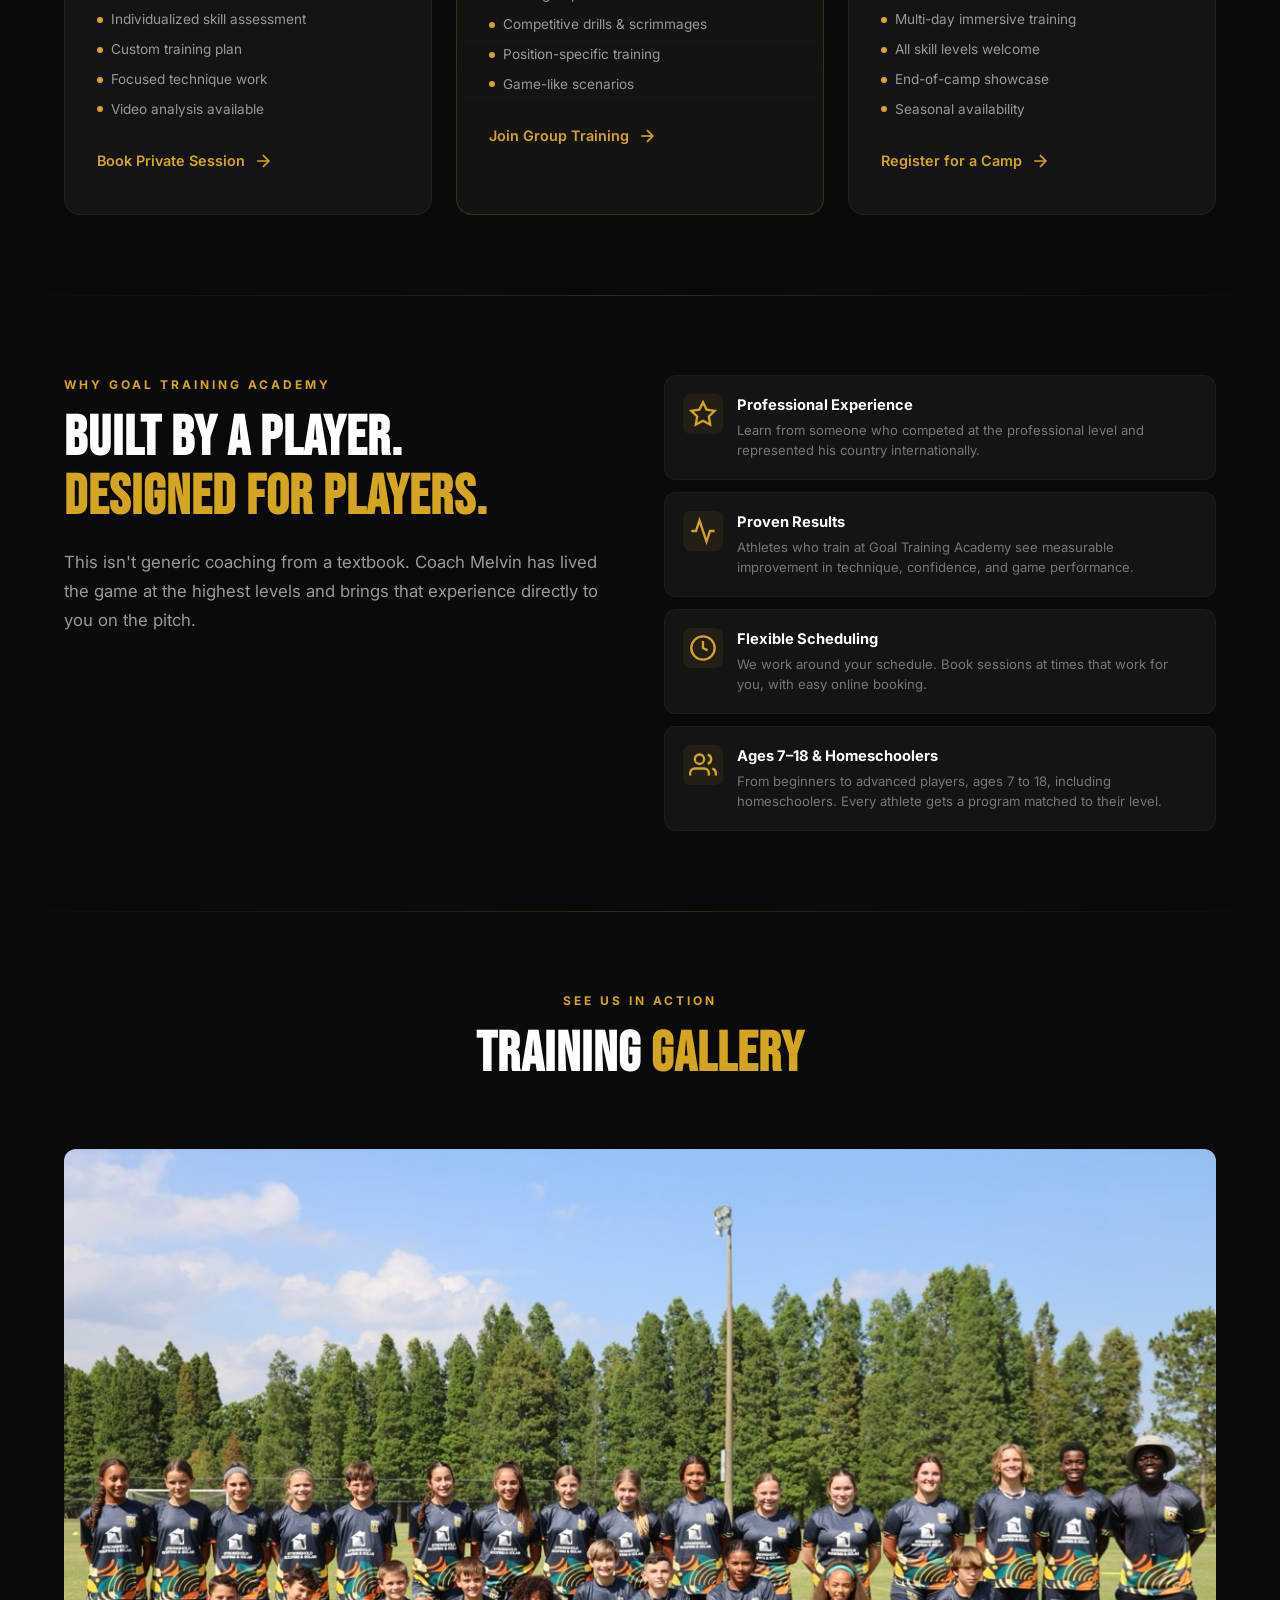
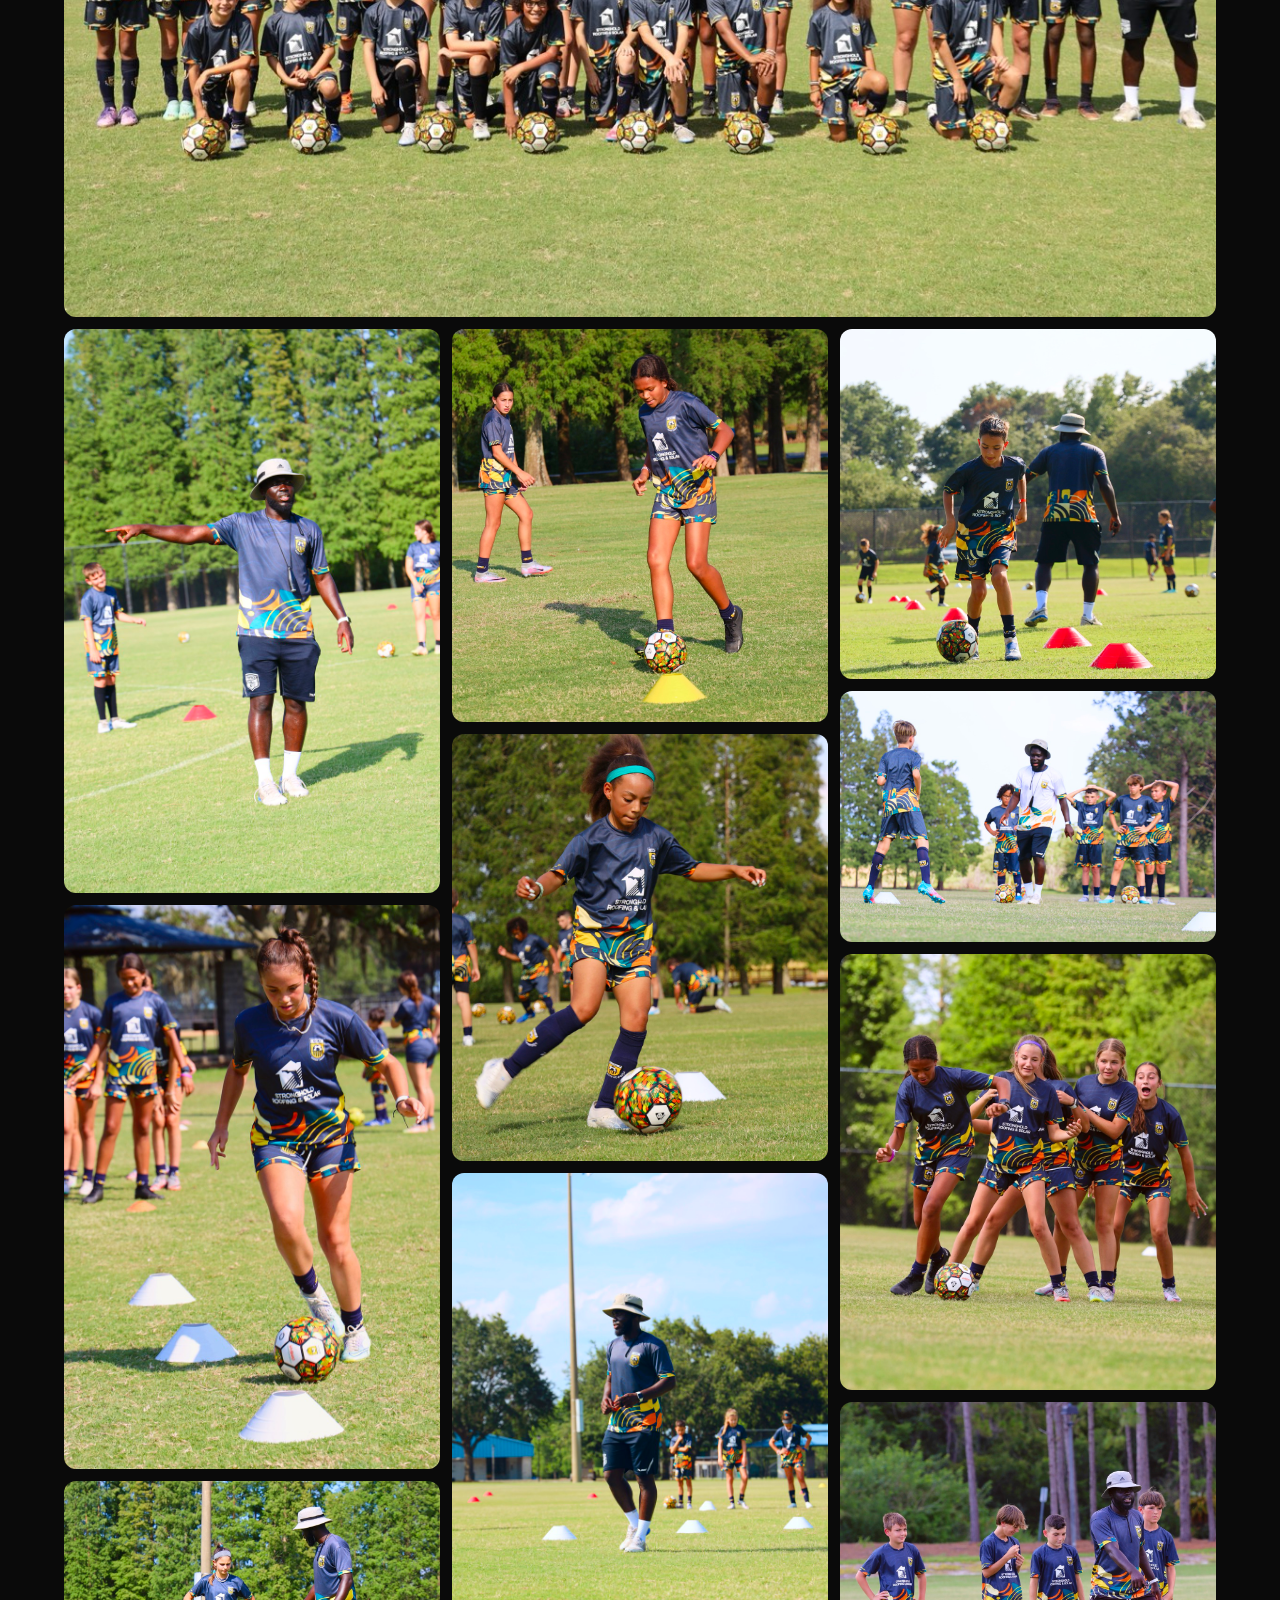
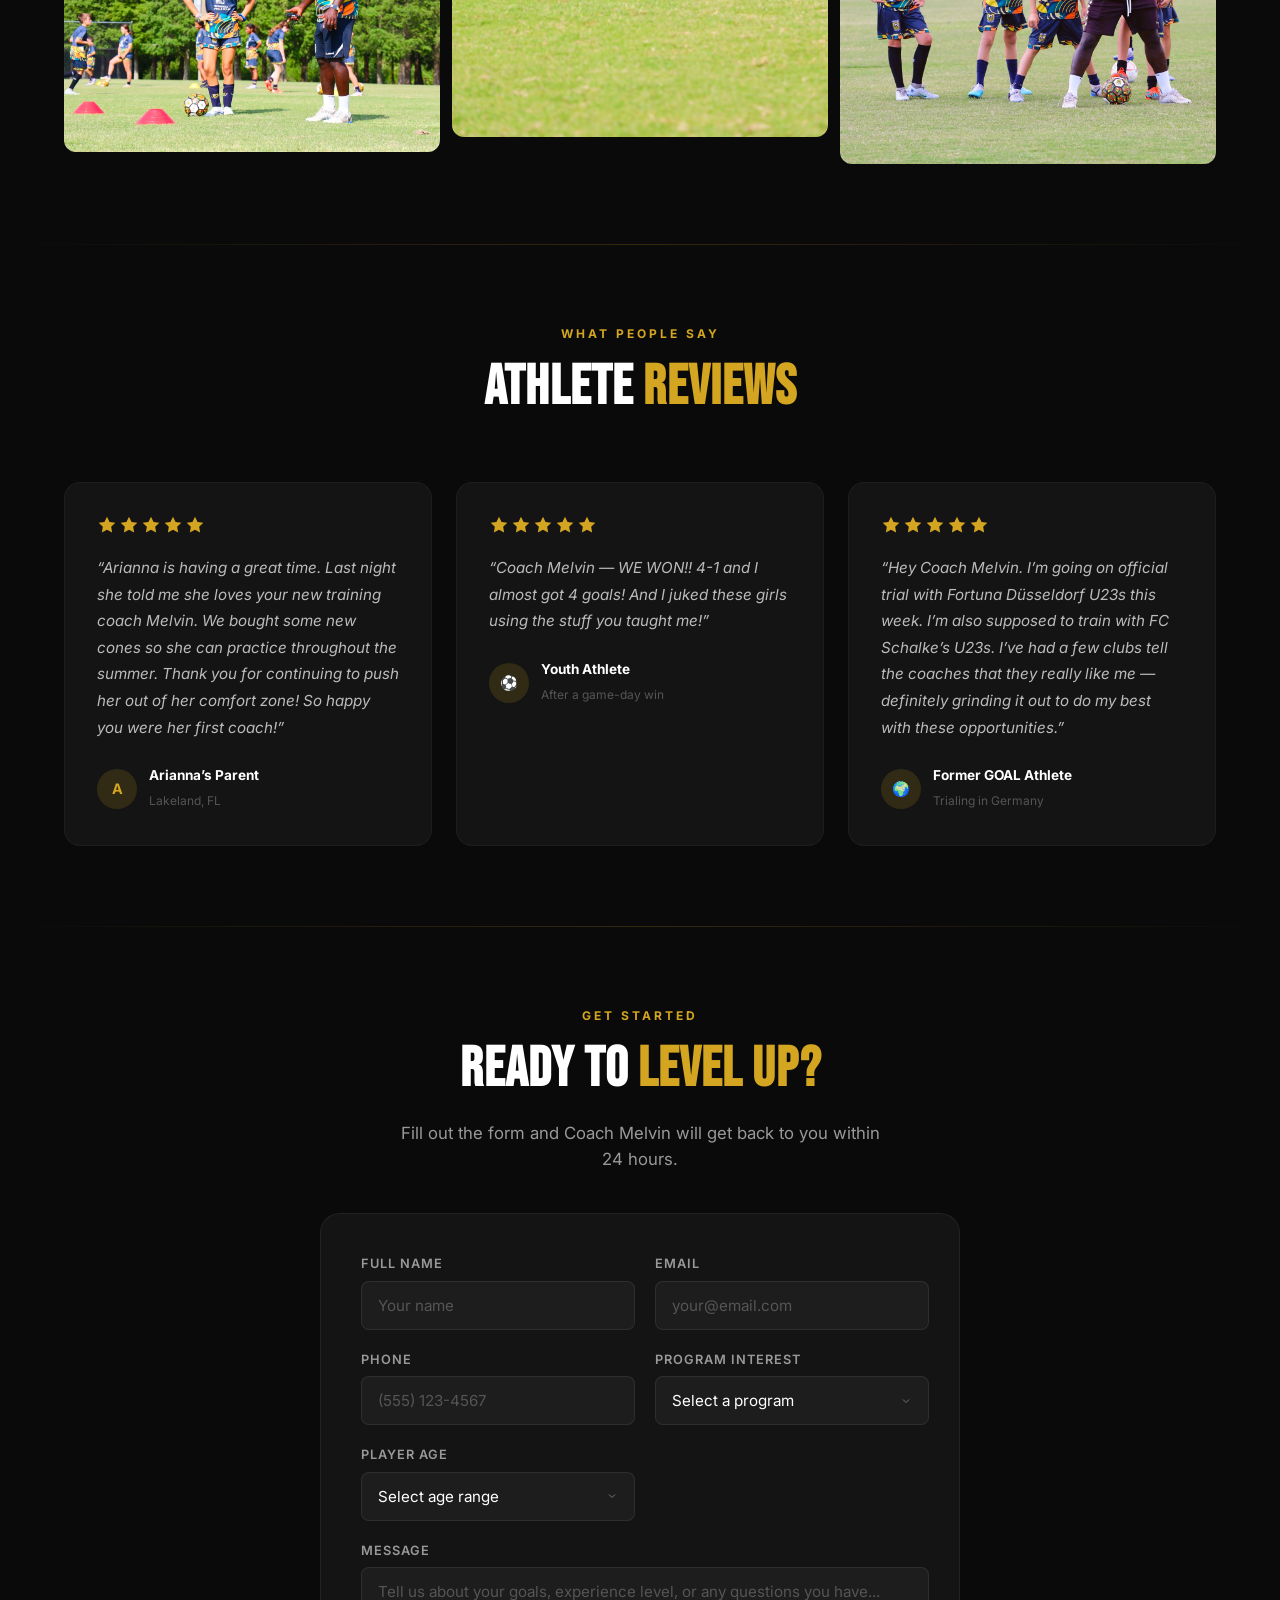
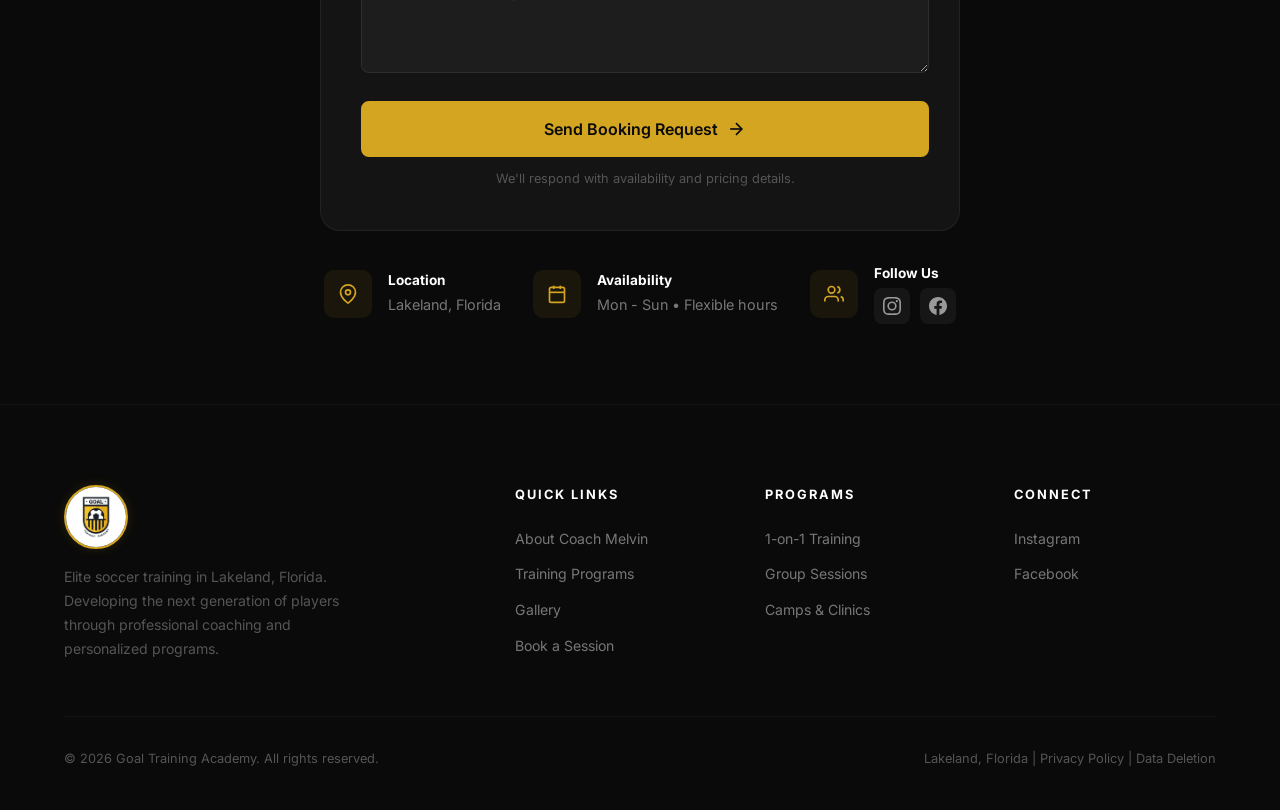
==== commit 13e3d1cc: "Add privacy/deletion links to footer, update copyright to 2026 Footer now links to existing privacy." ====
--- a/index.html
+++ b/index.html
@@ -395,12 +395,8 @@
       </div>
       <div class="contact__grid">
         <div class="contact__form-wrapper">
-          <form class="contact__form" id="contactForm" action="https://formsubmit.co/melvinboateng@yahoo.com" method="POST">
-            <input type="hidden" name="_subject" value="New Booking Request - Goal Training Academy">
-            <input type="hidden" name="_captcha" value="false">
-            <input type="hidden" name="_template" value="table">
-            <input type="hidden" name="_next" value="https://goaltrainingacademy.netlify.app/#contact">
-            <input type="text" name="_honey" style="display:none">
+          <form class="contact__form" id="contactForm">
+            <input type="text" name="honeypot" style="display:none" tabindex="-1" autocomplete="off">
 
             <div class="form-group">
               <label for="name">Full Name</label>
@@ -520,8 +516,8 @@
         </div>
       </div>
       <div class="footer__bottom">
-        <p>&copy; 2025 Goal Training Academy. All rights reserved.</p>
-        <p>Lakeland, Florida</p>
+        <p>&copy; 2026 Goal Training Academy. All rights reserved.</p>
+        <p>Lakeland, Florida | <a href="privacy.html">Privacy Policy</a> | <a href="deletion.html">Data Deletion</a></p>
       </div>
     </div>
   </footer>
